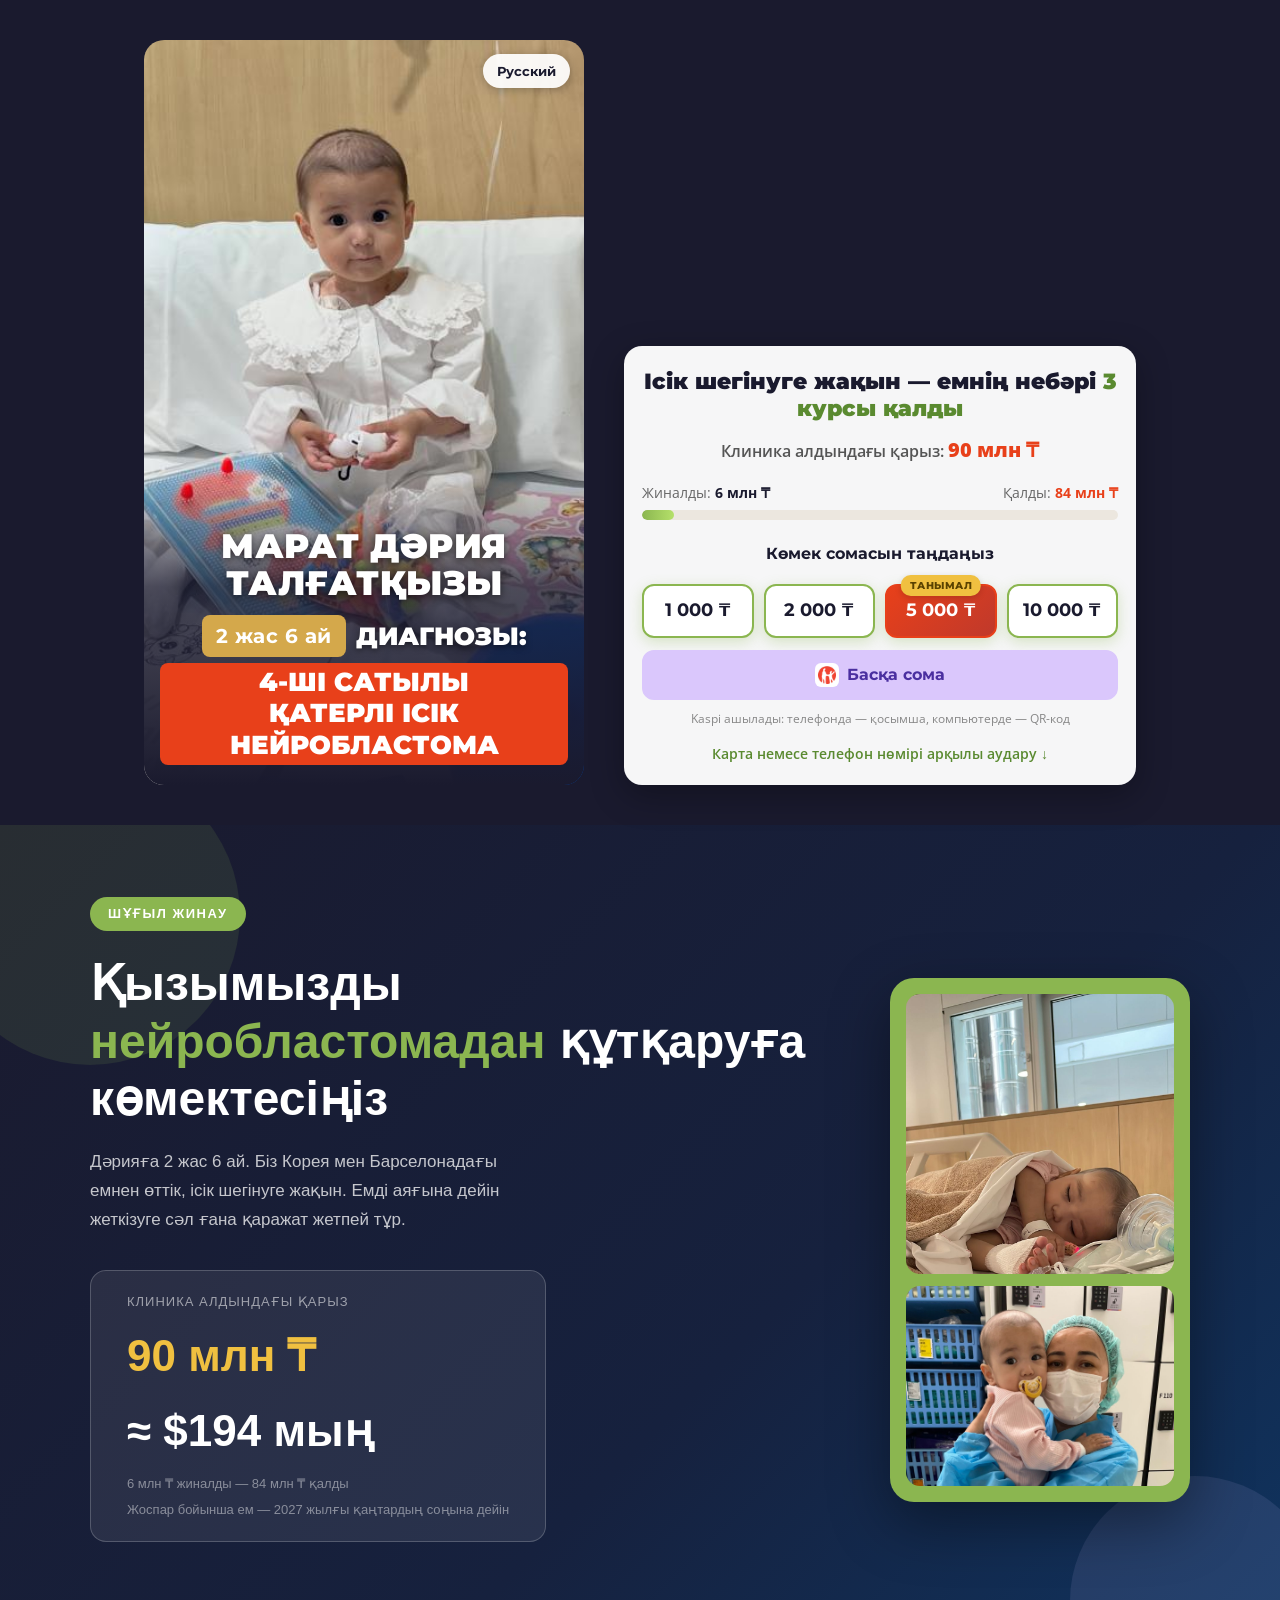
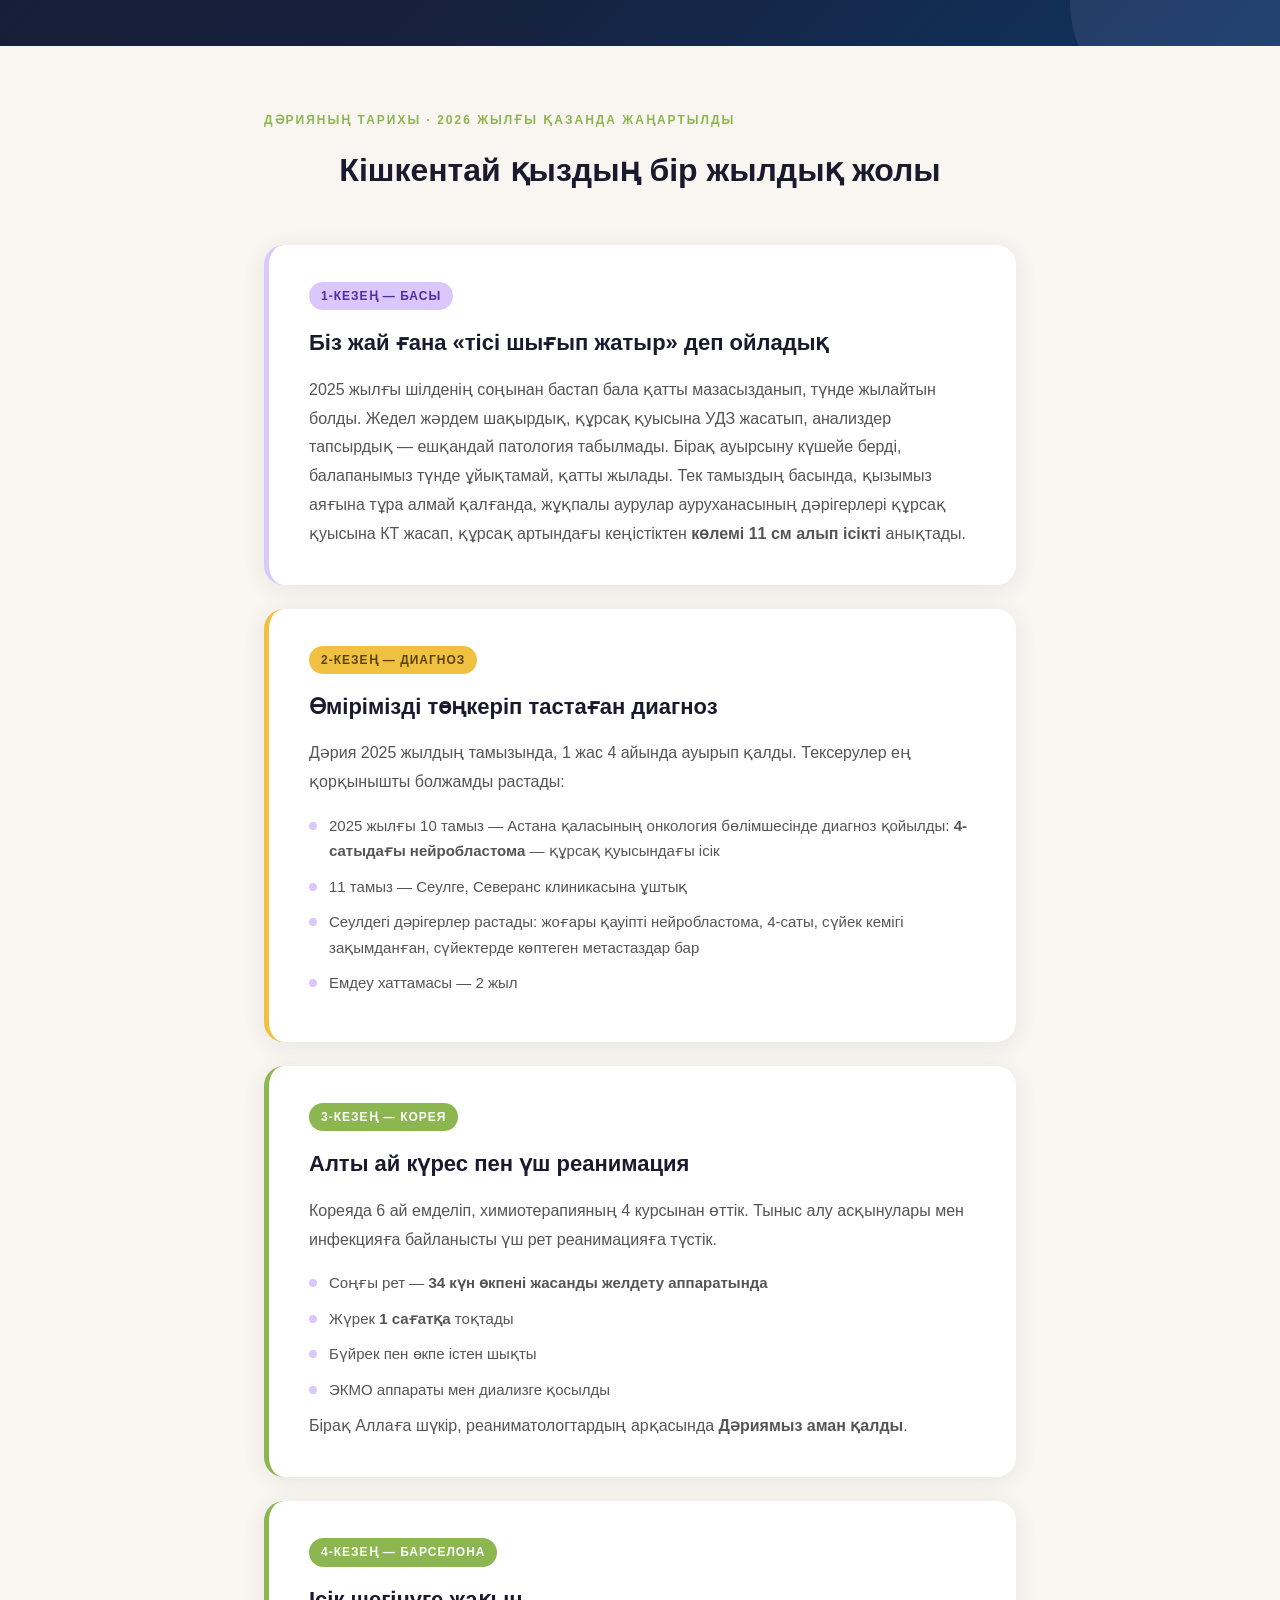
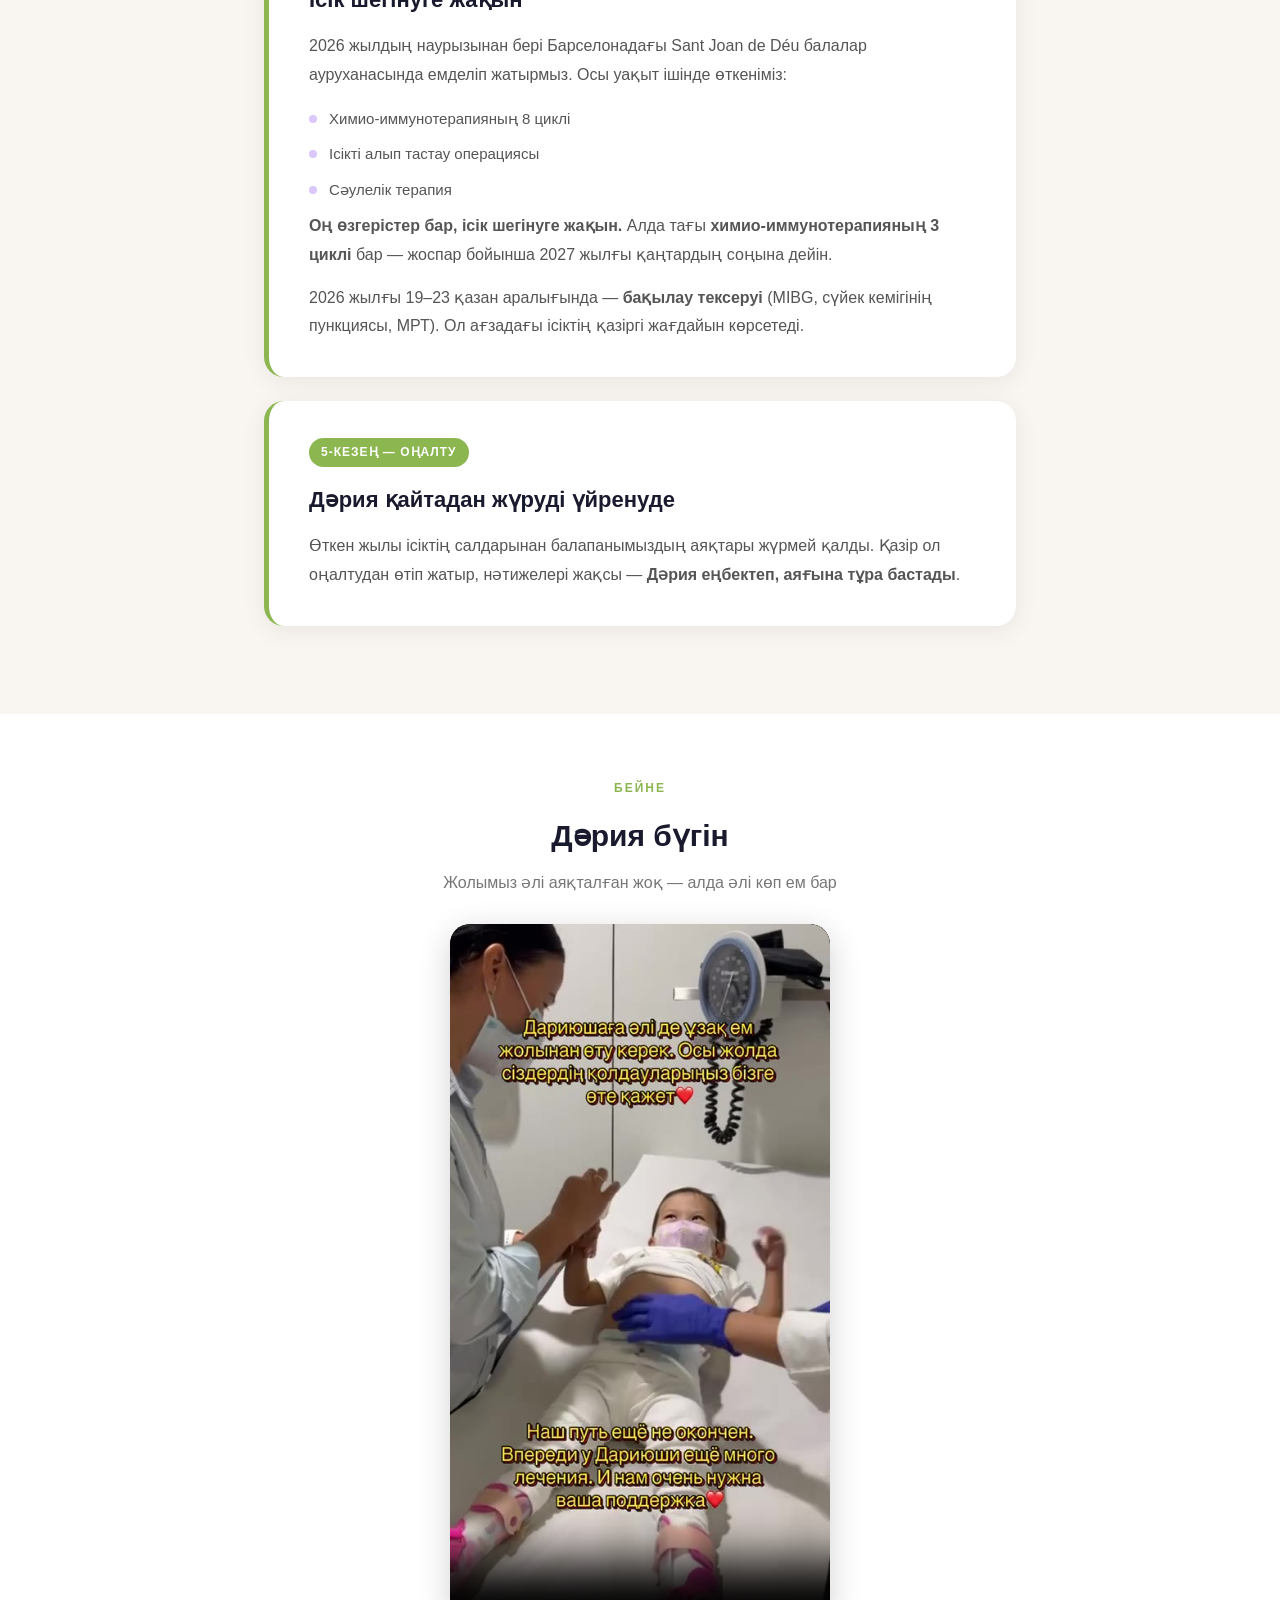
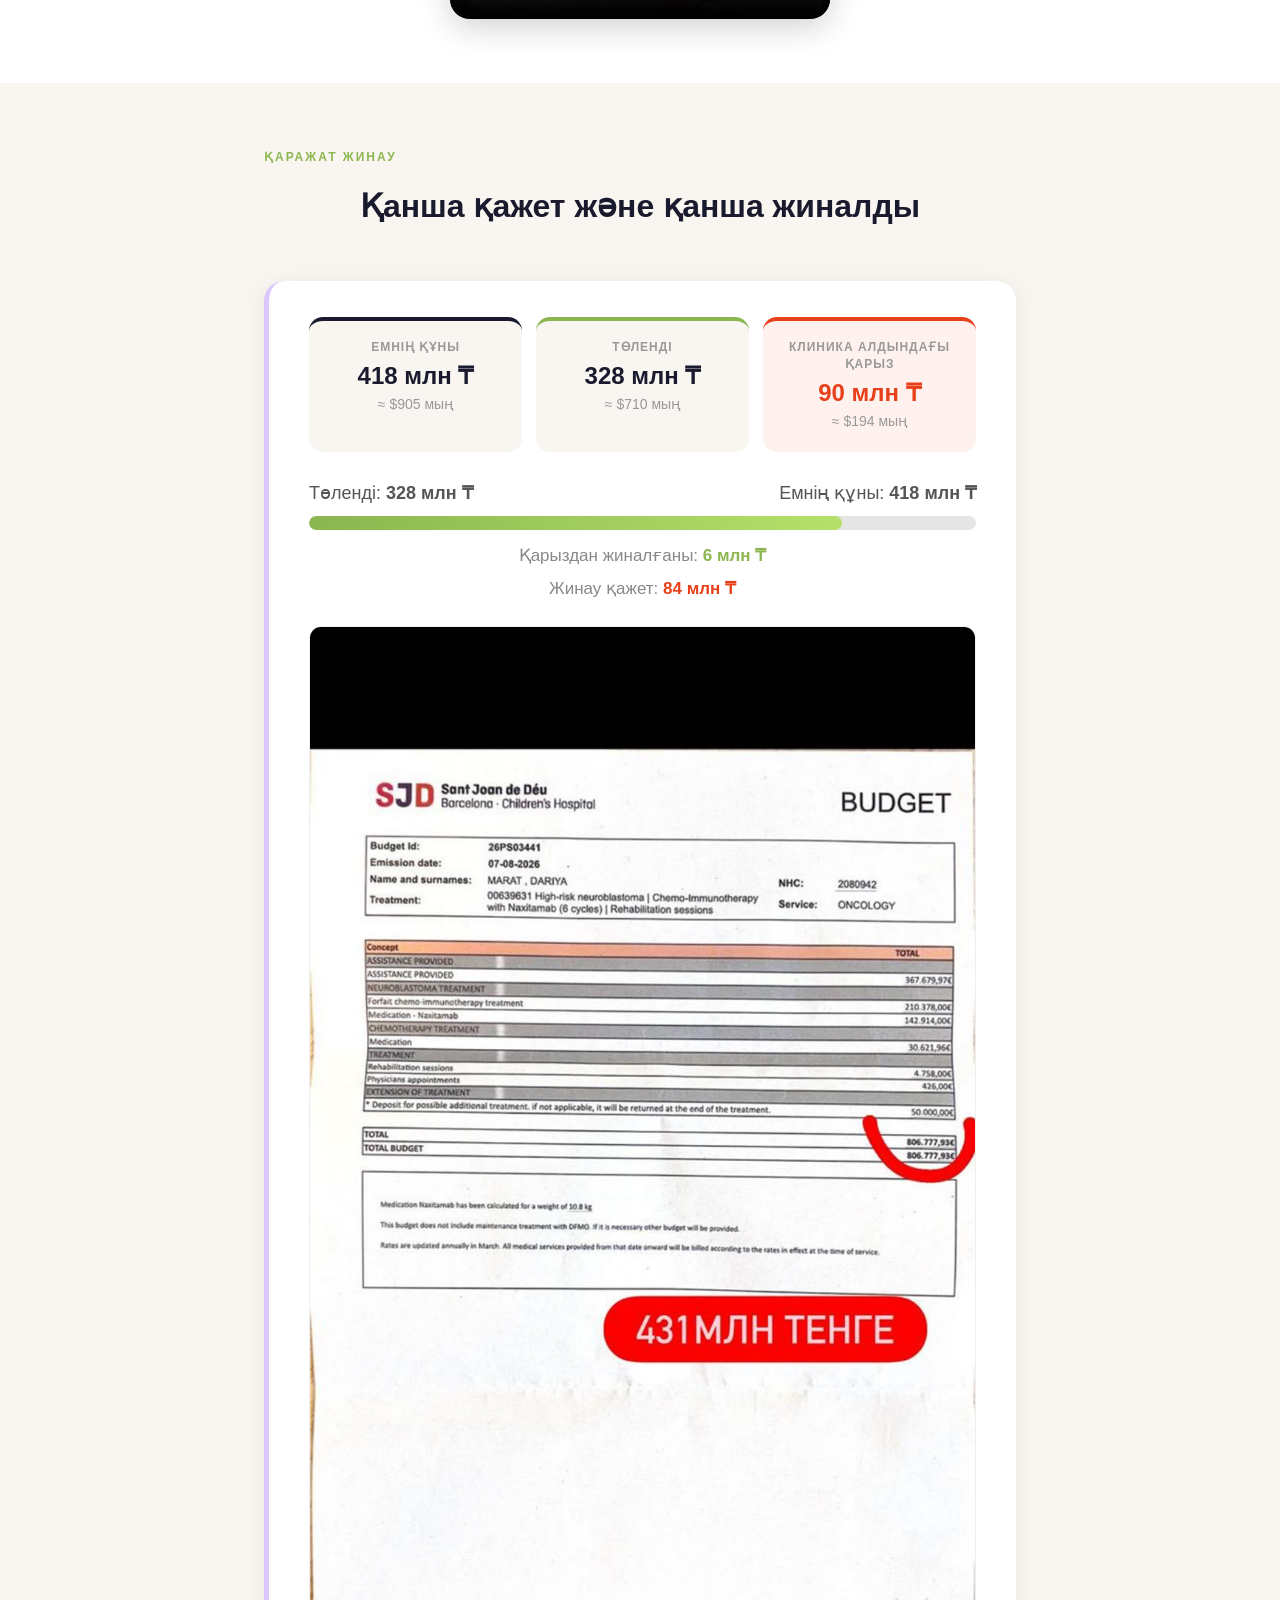
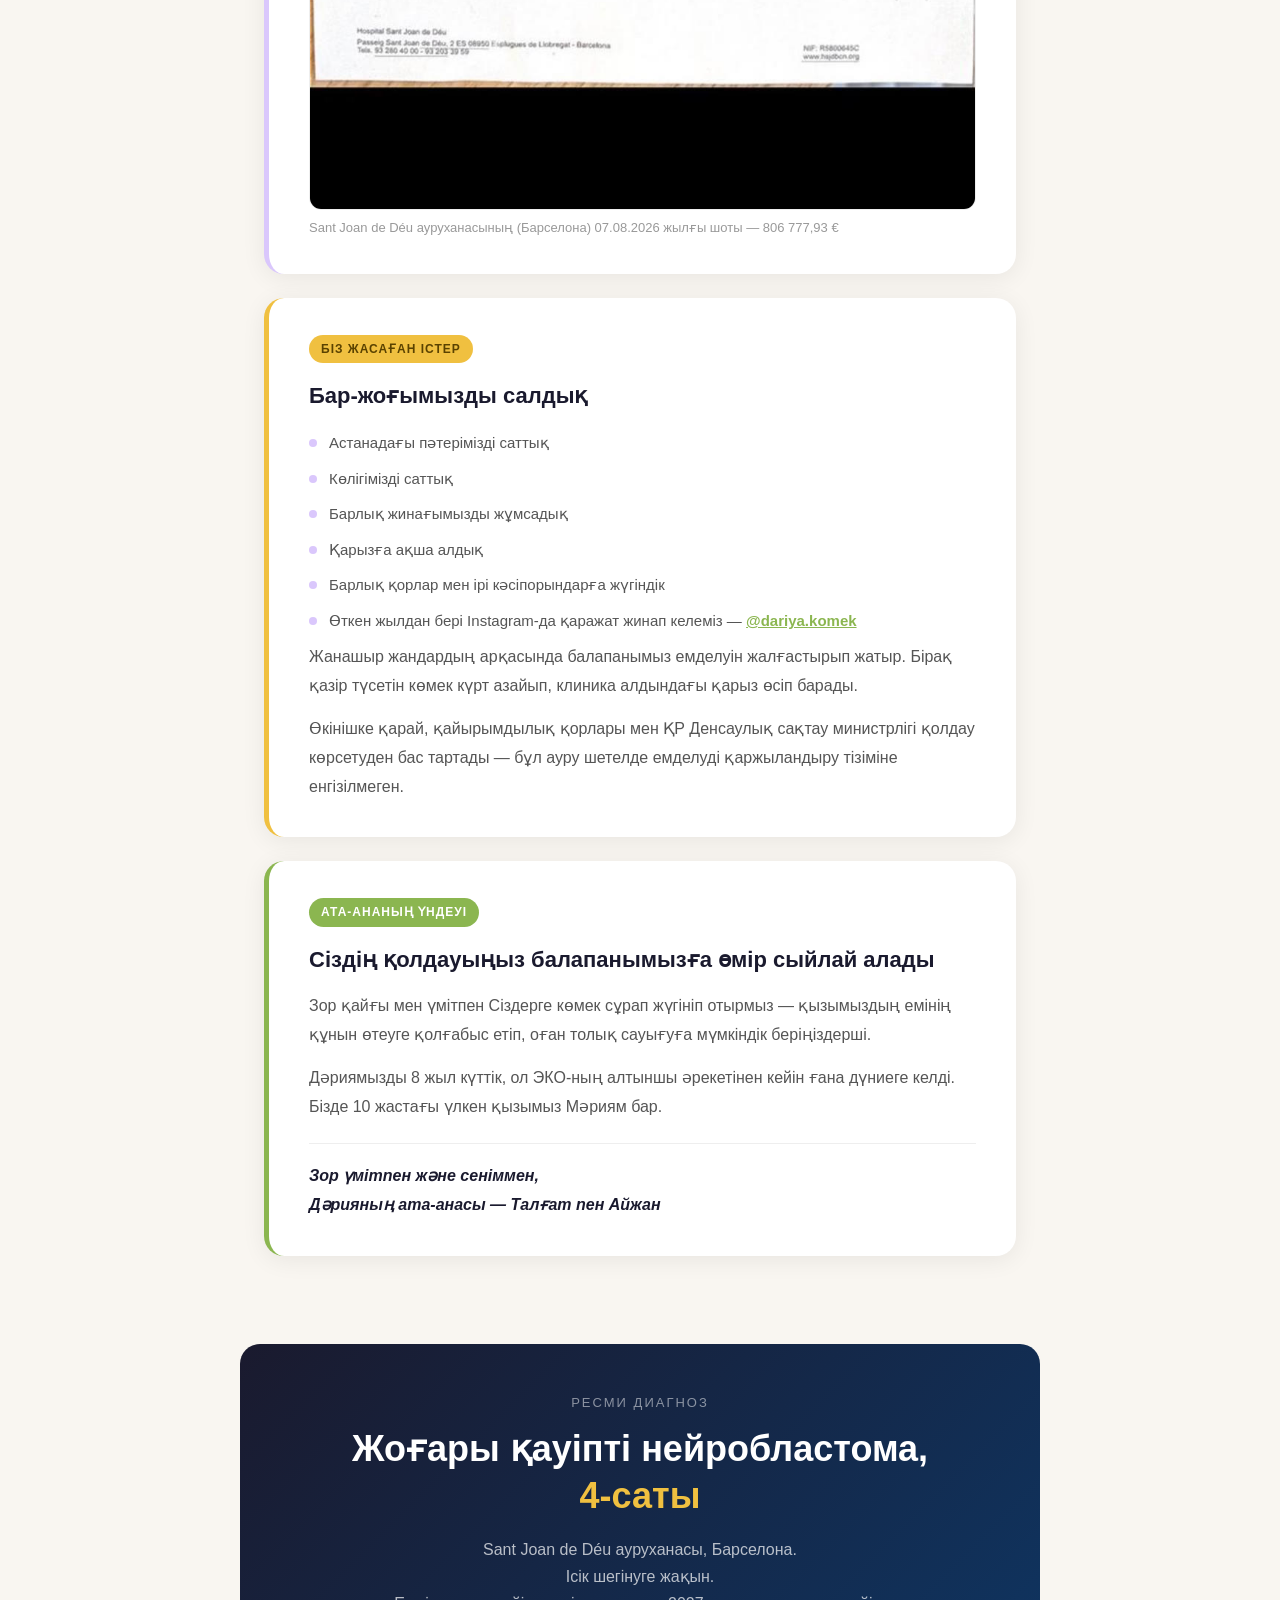
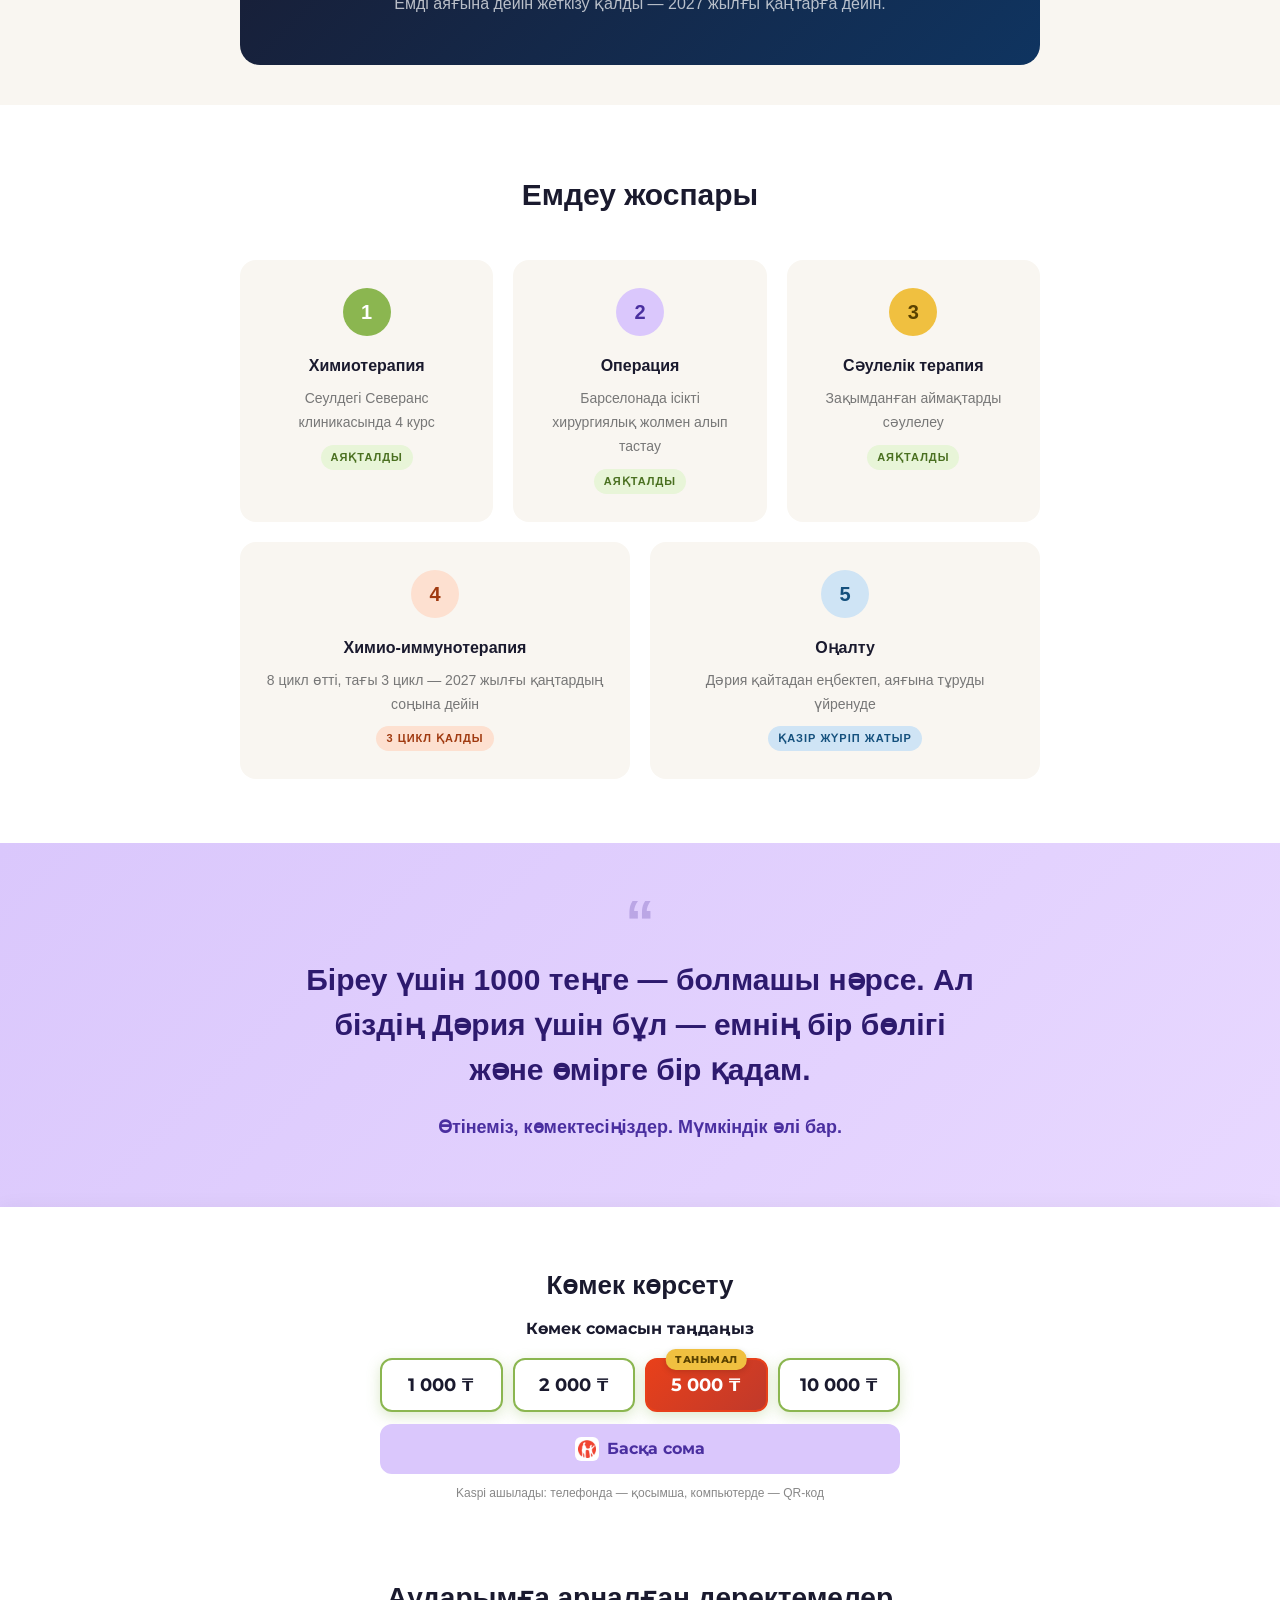
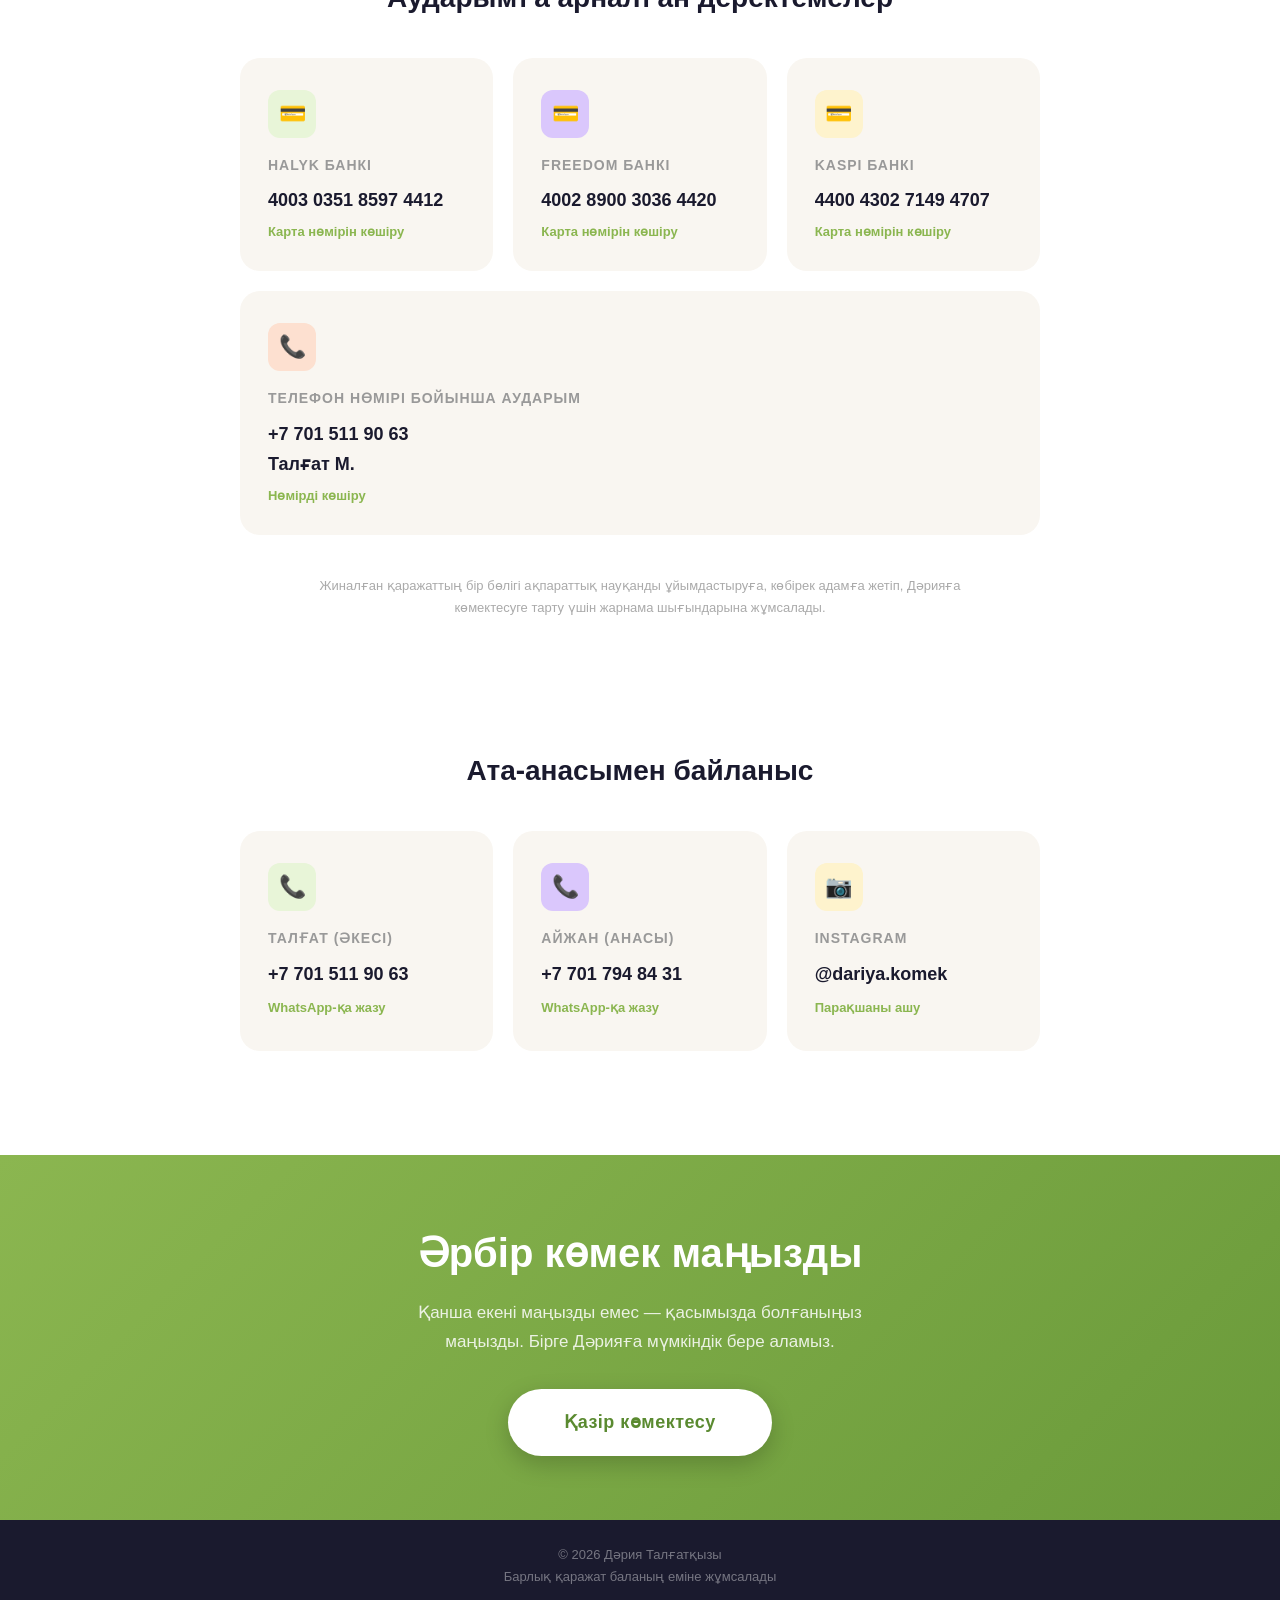
==== kz/index.html @ 3ff7e71a "Главный экран: Дария видна целиком, надписи под фото - Верх фото (стена, шарики) обрезан — сверху ви" ====
<!DOCTYPE html>
<html lang="kk">
<head>
  <meta charset="UTF-8" />
  <meta name="viewport" content="width=device-width, initial-scale=1.0" />
  <title>Дәрия Талғатқызы, 2 жаста — 4-сатыдағы нейробластоманы емдеуге көмек</title>
  <meta name="description" content="Дәрияға 2 жас 6 ай, 4-сатыдағы нейробластома. Ісік шегінуге жақын — емнің небәрі 3 курсы қалды. Клиника алдындағы қарыз — 90 млн ₸." />
  <meta name="theme-color" content="#1a1a2e" />
  <link rel="canonical" href="https://dariya-komek.github.io/site/kz/" />
  <link rel="alternate" hreflang="ru" href="https://dariya-komek.github.io/site/" />
  <link rel="alternate" hreflang="kk" href="https://dariya-komek.github.io/site/kz/" />

  <!-- WhatsApp / Telegram / Instagram-да сілтеме жібергендегі превью -->
  <meta property="og:type" content="website" />
  <meta property="og:url" content="https://dariya-komek.github.io/site/kz/" />
  <meta property="og:title" content="Дәрияны құтқаруға көмектесіңіз — 4-сатыдағы нейробластома" />
  <meta property="og:description" content="Дәрияға 2 жас 6 ай. Ісік шегінуге жақын — емнің небәрі 3 курсы қалды. 84 млн ₸ жетпей тұр." />
  <meta property="og:image" content="https://dariya-komek.github.io/site/img/img1.jpeg" />
  <meta property="og:locale" content="kk_KZ" />
  <meta name="twitter:card" content="summary_large_image" />
  <link rel="stylesheet" href="../css/style.css" />
</head>
<body>

<!-- ─── БАСТЫ ЭКРАН ─── -->
<section id="landing">
  <div class="landing-wrap">
    <div class="card">
      <a class="lang-switch" href="../" hreflang="ru" lang="ru">Русский</a>
      <div class="spacer"></div>
      <div class="top">
        <div class="name">Марат Дәрия Талғатқызы</div>
        <div class="row">
          <span class="age-badge">2 жас 6 ай</span>
          <span class="diagnosis-label">Диагнозы:</span>
        </div>
        <div class="diagnosis-name"><span style="white-space:nowrap">4-ші сатылы</span> <span style="white-space:nowrap">қатерлі ісік</span><br>Нейробластома</div>
      </div>
    </div>
    <div class="bottom">
      <div class="panel">
        <p class="headline">Ісік шегінуге жақын — емнің небәрі <span>3 курсы қалды</span></p>
        <p class="debt">Клиника алдындағы қарыз: <strong>90 млн ₸</strong></p>
        <div class="raise">
          <div class="raise-labels">
            <span>Жиналды: <strong>6 млн ₸</strong></span>
            <span>Қалды: <strong class="left">84 млн ₸</strong></span>
          </div>
          <div class="progress-bar"><div class="progress-fill" data-value="6" data-total="90"></div></div>
        </div>
        <div class="donate-title">Көмек сомасын таңдаңыз</div>
        <div class="donate-amounts">
          <a class="donate-amount" href="https://pay.kaspi.kz/pay/2qt9fn5a" target="_blank" rel="noopener">1 000 ₸</a>
          <a class="donate-amount" href="https://pay.kaspi.kz/pay/2qt9fn5a" target="_blank" rel="noopener">2 000 ₸</a>
          <a class="donate-amount popular" href="https://pay.kaspi.kz/pay/2qt9fn5a" target="_blank" rel="noopener"><span class="donate-badge">Танымал</span>5 000 ₸</a>
          <a class="donate-amount" href="https://pay.kaspi.kz/pay/2qt9fn5a" target="_blank" rel="noopener">10 000 ₸</a>
        </div>
        <a class="donate-other" href="https://pay.kaspi.kz/pay/2qt9fn5a" target="_blank" rel="noopener"><img src="../img/kaspi_logo.png" alt="" />Басқа сома</a>
        <div class="donate-note">Kaspi ашылады: телефонда — қосымша, компьютерде — QR-код</div>
        <a class="landing-requisites" href="#requisites">Карта немесе телефон нөмірі арқылы аудару&nbsp;↓</a>
      </div>
    </div>
  </div>
</section>

<!-- ─── HERO ─── -->
<section class="hero">
  <div class="hero-inner">

    <!-- Left: text -->
    <div class="hero-text">
      <div class="hero-badge">Шұғыл жинау</div>
      <h1>Қызымызды <span>нейробластомадан</span> құтқаруға көмектесіңіз</h1>
      <p class="hero-sub">Дәрияға 2 жас 6 ай. Біз Корея мен Барселонадағы емнен өттік, ісік шегінуге жақын. Емді аяғына дейін жеткізуге сәл ғана қаражат жетпей тұр.</p>

      <div class="urgency-box">
        <div class="urgency-label">Клиника алдындағы қарыз</div>
        <div class="urgency-amount"><span>90 млн ₸</span><br> ≈ $194 мың</div>
        <div class="urgency-date">6 млн ₸ жиналды — 84 млн ₸ қалды</div>
        <div class="urgency-date">Жоспар бойынша ем — 2027 жылғы қаңтардың соңына дейін</div>
      </div>
    </div>

    <!-- Right: image card -->
    <div class="hero-image-card">
      <img src="../img/img1.jpeg" alt="Дәрия" />
      <img src="../img/img2.jpeg" alt="Дәрия отбасымен" />
    </div>

  </div>
</section>

<!-- ─── STORY ─── -->
<section class="story-section">
  <div class="section-label">Дәрияның тарихы · 2026 жылғы қазанда жаңартылды</div>
  <h2>Кішкентай қыздың бір жылдық жолы</h2>

  <div class="story-card">
    <span class="story-step">1-кезең — Басы</span>
    <h3>Біз жай ғана «тісі шығып жатыр» деп ойладық</h3>
    <p>
      2025 жылғы шілденің соңынан бастап бала қатты мазасызданып, түнде жылайтын болды. Жедел жәрдем шақырдық, құрсақ қуысына УДЗ жасатып, анализдер тапсырдық — ешқандай патология табылмады.
      Бірақ ауырсыну күшейе берді, балапанымыз түнде ұйықтамай, қатты жылады. Тек тамыздың басында, қызымыз аяғына тұра алмай қалғанда, жұқпалы аурулар ауруханасының дәрігерлері құрсақ қуысына КТ жасап, құрсақ артындағы кеңістіктен <strong>көлемі 11 см алып ісікті</strong> анықтады.
    </p>
  </div>

  <div class="story-card">
    <span class="story-step">2-кезең — Диагноз</span>
    <h3>Өмірімізді төңкеріп тастаған диагноз</h3>
    <p>Дәрия 2025 жылдың тамызында, 1 жас 4 айында ауырып қалды. Тексерулер ең қорқынышты болжамды растады:</p>
    <ul class="timeline">
      <li><div class="dot"></div>2025 жылғы 10 тамыз — Астана қаласының онкология бөлімшесінде диагноз қойылды: <strong>4-сатыдағы нейробластома</strong> — құрсақ қуысындағы ісік</li>
      <li><div class="dot"></div>11 тамыз — Сеулге, Северанс клиникасына ұштық</li>
      <li><div class="dot"></div>Сеулдегі дәрігерлер растады: жоғары қауіпті нейробластома, 4-саты, сүйек кемігі зақымданған, сүйектерде көптеген метастаздар бар</li>
      <li><div class="dot"></div>Емдеу хаттамасы — 2 жыл</li>
    </ul>
  </div>

  <div class="story-card">
    <span class="story-step">3-кезең — Корея</span>
    <h3>Алты ай күрес пен үш реанимация</h3>
    <p>Кореяда 6 ай емделіп, химиотерапияның 4 курсынан өттік. Тыныс алу асқынулары мен инфекцияға байланысты үш рет реанимацияға түстік.</p>
    <ul class="timeline">
      <li><div class="dot"></div>Соңғы рет — <strong>34 күн өкпені жасанды желдету аппаратында</strong></li>
      <li><div class="dot"></div>Жүрек <strong>1 сағатқа</strong> тоқтады</li>
      <li><div class="dot"></div>Бүйрек пен өкпе істен шықты</li>
      <li><div class="dot"></div>ЭКМО аппараты мен диализге қосылды</li>
    </ul>
    <p>Бірақ Аллаға шүкір, реаниматологтардың арқасында <strong>Дәриямыз аман қалды</strong>.</p>
  </div>

  <div class="story-card">
    <span class="story-step">4-кезең — Барселона</span>
    <h3>Ісік шегінуге жақын</h3>
    <p>2026 жылдың наурызынан бері Барселонадағы Sant Joan de Déu балалар ауруханасында емделіп жатырмыз. Осы уақыт ішінде өткеніміз:</p>
    <ul class="timeline">
      <li><div class="dot"></div>Химио-иммунотерапияның 8 циклі</li>
      <li><div class="dot"></div>Ісікті алып тастау операциясы</li>
      <li><div class="dot"></div>Сәулелік терапия</li>
    </ul>
    <p><strong>Оң өзгерістер бар, ісік шегінуге жақын.</strong> Алда тағы <strong>химио-иммунотерапияның 3 циклі</strong> бар — жоспар бойынша 2027 жылғы қаңтардың соңына дейін.</p>
    <p>2026 жылғы 19–23 қазан аралығында — <strong>бақылау тексеруі</strong> (MIBG, сүйек кемігінің пункциясы, МРТ). Ол ағзадағы ісіктің қазіргі жағдайын көрсетеді.</p>
  </div>

  <div class="story-card">
    <span class="story-step">5-кезең — Оңалту</span>
    <h3>Дәрия қайтадан жүруді үйренуде</h3>
    <p>
      Өткен жылы ісіктің салдарынан балапанымыздың аяқтары жүрмей қалды. Қазір ол оңалтудан өтіп жатыр, нәтижелері жақсы — <strong>Дәрия еңбектеп, аяғына тұра бастады</strong>.
    </p>
  </div>
</section>

<!-- ─── VIDEO ─── -->
<section class="video-section">
  <div class="section-label" style="text-align:center;">Бейне</div>
  <h2>Дәрия бүгін</h2>
  <p class="video-sub">Жолымыз әлі аяқталған жоқ — алда әлі көп ем бар</p>
  <div class="video-wrap">
    <video controls playsinline preload="metadata" poster="../img/video-poster.jpg">
      <source src="../video/dariya.mp4" type="video/mp4" />
      Браузеріңіз бейнені қолдамайды. <a href="../video/dariya.mp4">Бейнені жүктеп алу</a>
    </video>
  </div>
</section>

<!-- ─── ҚАРАЖАТ ЖИНАУ ─── -->
<section class="story-section" id="fundraising">
  <div class="section-label">Қаражат жинау</div>
  <h2>Қанша қажет және қанша жиналды</h2>

  <div class="story-card">
    <div class="amount-grid">
      <div class="amount-item">
        <div class="amount-label">Емнің құны</div>
        <div class="amount-value">418 млн ₸</div>
        <div class="amount-usd">≈ $905 мың</div>
      </div>
      <div class="amount-item paid">
        <div class="amount-label">Төленді</div>
        <div class="amount-value">328 млн ₸</div>
        <div class="amount-usd">≈ $710 мың</div>
      </div>
      <div class="amount-item need">
        <div class="amount-label">Клиника алдындағы қарыз</div>
        <div class="amount-value">90 млн ₸</div>
        <div class="amount-usd">≈ $194 мың</div>
      </div>
    </div>

    <div class="progress-wrap" style="max-width:100%;margin:0;padding:0;" data-collected="328" data-goal="418" data-raised="6">
      <div class="progress-labels" style="color:#555;font-size:18px;">
        <span>Төленді: <strong id="prog-collected"></strong></span>
        <span>Емнің құны: <strong id="prog-goal"></strong></span>
      </div>
      <div class="progress-bar" style="background:rgba(0,0,0,0.1);height:14px;">
        <div class="progress-fill" id="prog-fill" style="width:0%;"></div>
      </div>
      <div style="text-align:center;margin-top:12px;font-size:17px;color:#888;">Қарыздан жиналғаны: <strong style="color:#8bb650;">6 млн ₸</strong></div>
      <div style="text-align:center;margin-top:4px;font-size:17px;color:#888;">Жинау қажет: <strong id="prog-remaining" style="color:#e8401a;"></strong></div>
    </div>

    <div class="docs-grid">
      <figure>
        <img src="../img/budget2026.jpg" alt="Sant Joan de Déu ауруханасының шоты" onclick="openLightbox(this)" />
        <figcaption>Sant Joan de Déu ауруханасының (Барселона) 07.08.2026 жылғы шоты — 806 777,93 €</figcaption>
      </figure>
    </div>
  </div>

  <div class="story-card">
    <span class="story-step">Біз жасаған істер</span>
    <h3>Бар-жоғымызды салдық</h3>
    <ul class="timeline">
      <li><div class="dot"></div>Астанадағы пәтерімізді саттық</li>
      <li><div class="dot"></div>Көлігімізді саттық</li>
      <li><div class="dot"></div>Барлық жинағымызды жұмсадық</li>
      <li><div class="dot"></div>Қарызға ақша алдық</li>
      <li><div class="dot"></div>Барлық қорлар мен ірі кәсіпорындарға жүгіндік</li>
      <li><div class="dot"></div><span>Өткен жылдан бері Instagram-да қаражат жинап келеміз — <a href="https://www.instagram.com/dariya.komek/" target="_blank" rel="noopener">@dariya.komek</a></span></li>
    </ul>
    <p>Жанашыр жандардың арқасында балапанымыз емделуін жалғастырып жатыр. Бірақ қазір түсетін көмек күрт азайып, клиника алдындағы қарыз өсіп барады.</p>
    <p>Өкінішке қарай, қайырымдылық қорлары мен ҚР Денсаулық сақтау министрлігі қолдау көрсетуден бас тартады — бұл ауру шетелде емделуді қаржыландыру тізіміне енгізілмеген.</p>
  </div>

  <div class="story-card">
    <span class="story-step">Ата-ананың үндеуі</span>
    <h3>Сіздің қолдауыңыз балапанымызға өмір сыйлай алады</h3>
    <p>Зор қайғы мен үмітпен Сіздерге көмек сұрап жүгініп отырмыз — қызымыздың емінің құнын өтеуге қолғабыс етіп, оған толық сауығуға мүмкіндік беріңіздерші.</p>
    <p>Дәриямызды 8 жыл күттік, ол ЭКО-ның алтыншы әрекетінен кейін ғана дүниеге келді. Бізде 10 жастағы үлкен қызымыз Мәриям бар.</p>
    <p class="signature">Зор үмітпен және сеніммен,<br />Дәрияның ата-анасы — Талғат пен Айжан</p>
  </div>
</section>

<!-- ─── DIAGNOSIS HIGHLIGHT ─── -->
<div class="diagnosis-box">
  <div class="label">Ресми диагноз</div>
  <h2>Жоғары қауіпті нейробластома,<br /><span>4-саты</span></h2>
  <p>Sant Joan de Déu ауруханасы, Барселона. <br> Ісік шегінуге жақын. <br> Емді аяғына дейін жеткізу қалды — 2027 жылғы қаңтарға дейін.</p>
</div>

<!-- ─── TREATMENT PLAN ─── -->
<section class="treatment-section">
  <h2>Емдеу жоспары</h2>
  <div class="treatment-steps">
    <div class="treatment-step">
      <div class="step-num">1</div>
      <h3>Химиотерапия</h3>
      <p>Сеулдегі Северанс клиникасында 4 курс</p>
      <span class="step-status done">Аяқталды</span>
    </div>
    <div class="treatment-step">
      <div class="step-num">2</div>
      <h3>Операция</h3>
      <p>Барселонада ісікті хирургиялық жолмен алып тастау</p>
      <span class="step-status done">Аяқталды</span>
    </div>
    <div class="treatment-step">
      <div class="step-num">3</div>
      <h3>Сәулелік терапия</h3>
      <p>Зақымданған аймақтарды сәулелеу</p>
      <span class="step-status done">Аяқталды</span>
    </div>
    <div class="treatment-step">
      <div class="step-num">4</div>
      <h3>Химио-иммунотерапия</h3>
      <p>8 цикл өтті, тағы 3 цикл — 2027 жылғы қаңтардың соңына дейін</p>
      <span class="step-status next">3 цикл қалды</span>
    </div>
    <div class="treatment-step">
      <div class="step-num">5</div>
      <h3>Оңалту</h3>
      <p>Дәрия қайтадан еңбектеп, аяғына тұруды үйренуде</p>
      <span class="step-status now">Қазір жүріп жатыр</span>
    </div>
  </div>
</section>

<!-- ─── QUOTE ─── -->
<section class="quote-section">
  <blockquote>
    Біреу үшін 1000 теңге — болмашы нәрсе. Ал біздің Дәрия үшін бұл — емнің бір бөлігі және өмірге бір қадам.
  </blockquote>
  <p class="appeal">Өтінеміз, көмектесіңіздер. Мүмкіндік әлі бар.</p>
</section>

<!-- ─── PAYMENT ─── -->
<section class="donate-section" id="donate">
  <h2>Көмек көрсету</h2>
  <div class="donate-box">
    <div class="donate-title">Көмек сомасын таңдаңыз</div>
    <div class="donate-amounts">
      <a class="donate-amount" href="https://pay.kaspi.kz/pay/2qt9fn5a" target="_blank" rel="noopener">1 000 ₸</a>
      <a class="donate-amount" href="https://pay.kaspi.kz/pay/2qt9fn5a" target="_blank" rel="noopener">2 000 ₸</a>
      <a class="donate-amount popular" href="https://pay.kaspi.kz/pay/2qt9fn5a" target="_blank" rel="noopener"><span class="donate-badge">Танымал</span>5 000 ₸</a>
      <a class="donate-amount" href="https://pay.kaspi.kz/pay/2qt9fn5a" target="_blank" rel="noopener">10 000 ₸</a>
    </div>
    <a class="donate-other" href="https://pay.kaspi.kz/pay/2qt9fn5a" target="_blank" rel="noopener"><img src="../img/kaspi_logo.png" alt="" />Басқа сома</a>
    <div class="donate-note">Kaspi ашылады: телефонда — қосымша, компьютерде — QR-код</div>
  </div>
</section>

<section class="payment-section" id="requisites">
  <h2>Аударымға арналған деректемелер</h2>
  <div class="payment-cards">
    <div class="payment-card">
      <div class="card-icon">💳</div>
      <h3>Halyk банкі</h3>
      <div class="value" id="halykNum">4003 0351 8597 4412</div>
      <button class="copy-btn" onclick="copyText('halykNum', this)">Карта нөмірін көшіру</button>
    </div>
    <div class="payment-card">
      <div class="card-icon">💳</div>
      <h3>Freedom банкі</h3>
      <div class="value" id="freedomNum">4002 8900 3036 4420</div>
      <button class="copy-btn" onclick="copyText('freedomNum', this)">Карта нөмірін көшіру</button>
    </div>
    <div class="payment-card">
      <div class="card-icon">💳</div>
      <h3>Kaspi банкі</h3>
      <div class="value" id="kaspiNum">4400 4302 7149 4707</div>
      <button class="copy-btn" onclick="copyText('kaspiNum', this)">Карта нөмірін көшіру</button>
    </div>
    <div class="payment-card">
      <div class="card-icon">📞</div>
      <h3>Телефон нөмірі бойынша аударым</h3>
      <div class="value" id="phoneNum">+7 701 511 90 63</div>
      <div class="value" id="phoneContact">Талғат М.</div>
      <button class="copy-btn" onclick="copyText('phoneNum', this)">Нөмірді көшіру</button>
    </div>
  </div>
  <p class="disclaimer">
    Жиналған қаражаттың бір бөлігі ақпараттық науқанды ұйымдастыруға, көбірек адамға жетіп, Дәрияға көмектесуге тарту үшін жарнама шығындарына жұмсалады.
  </p>
</section>

<!-- ─── CONTACTS ─── -->
<section class="payment-section">
  <h2>Ата-анасымен байланыс</h2>
  <div class="payment-cards">
    <div class="payment-card">
      <div class="card-icon">📞</div>
      <h3>Талғат (әкесі)</h3>
      <div class="value">+7 701 511 90 63</div>
      <a class="copy-btn" href="https://wa.me/77015119063" target="_blank" rel="noopener">WhatsApp-қа жазу</a>
    </div>
    <div class="payment-card">
      <div class="card-icon">📞</div>
      <h3>Айжан (анасы)</h3>
      <div class="value">+7 701 794 84 31</div>
      <a class="copy-btn" href="https://wa.me/77017948431" target="_blank" rel="noopener">WhatsApp-қа жазу</a>
    </div>
    <div class="payment-card">
      <div class="card-icon">📷</div>
      <h3>Instagram</h3>
      <div class="value">@dariya.komek</div>
      <a class="copy-btn" href="https://www.instagram.com/dariya.komek/" target="_blank" rel="noopener">Парақшаны ашу</a>
    </div>
  </div>
</section>

<!-- ─── FOOTER CTA ─── -->
<section class="footer-cta">
  <h2>Әрбір көмек маңызды</h2>
  <p>Қанша екені маңызды емес — қасымызда болғаныңыз маңызды. Бірге Дәрияға мүмкіндік бере аламыз.</p>
  <a href="#donate" class="donate-btn">Қазір көмектесу</a>
</section>

<!-- ─── FOOTER ─── -->
<footer>
  <p>© 2026 Дәрия Талғатқызы <br> Барлық қаражат баланың еміне жұмсалады</p>
</footer>

<div id="lightbox" style="display:none;position:fixed;inset:0;background:rgba(0,0,0,0.9);z-index:9999;align-items:center;justify-content:center;cursor:zoom-out;">
  <img id="lightbox-img" src="" alt="" style="max-width:95vw;max-height:95vh;border-radius:8px;object-fit:contain;" />
</div>

<script src="../js/main.js"></script>
</body>
</html>
---- css/style.css ----
@import url('https://fonts.googleapis.com/css2?family=Montserrat:wght@700;900&family=Open+Sans:wght@400;600&display=swap');

* {
  margin: 0;
  padding: 0;
  box-sizing: border-box;
}

body {
  font-family: 'Segoe UI', Arial, sans-serif;
  background: #f9f6f1;
  color: #2d2d2d;
  line-height: 1.7;
}

/* ─── HERO ─── */
.hero {
  background: linear-gradient(135deg, #1a1a2e 0%, #16213e 60%, #0f3460 100%);
  color: #fff;
  padding: 72px 48px 64px;
  position: relative;
  overflow: hidden;
}

.hero::before {
  content: '';
  position: absolute;
  top: -60px;
  left: -60px;
  width: 300px;
  height: 300px;
  background: rgba(139, 182, 80, 0.12);
  border-radius: 50%;
  pointer-events: none;
}

.hero::after {
  content: '';
  position: absolute;
  bottom: -80px;
  right: -40px;
  width: 250px;
  height: 250px;
  background: rgba(218, 199, 252, 0.1);
  border-radius: 50%;
  pointer-events: none;
}

.hero-inner {
  max-width: 1100px;
  margin: 0 auto;
  display: flex;
  align-items: center;
  gap: 56px;
  position: relative;
  z-index: 1;
}

.hero-text {
  flex: 1;
  min-width: 0;
}

.hero-badge {
  display: inline-block;
  background: #8bb650;
  color: #fff;
  font-size: 13px;
  font-weight: 700;
  letter-spacing: 1.5px;
  text-transform: uppercase;
  padding: 6px 18px;
  border-radius: 20px;
  margin-bottom: 24px;
}

.hero h1 {
  font-size: clamp(26px, 4vw, 48px);
  font-weight: 800;
  line-height: 1.2;
  margin-bottom: 20px;
}

.hero h1 span {
  color: #8bb650;
}

.hero-sub {
  font-size: 17px;
  color: rgba(255,255,255,0.75);
  margin-bottom: 36px;
  max-width: 460px;
}

/* ─── HERO IMAGE CARD ─── */
.hero-image-card {
  flex-shrink: 0;
  width: 300px;
  background: #8bb650;
  border-radius: 24px;
  padding: 16px;
  display: flex;
  flex-direction: column;
  gap: 12px;
  box-shadow: 0 20px 60px rgba(0,0,0,0.4);
}

.hero-image-card img {
  width: 100%;
  border-radius: 14px;
  display: block;
  object-fit: cover;
  object-position: center top;
}

.hero-image-card img:first-child {
  height: 280px;
}

.hero-image-card img:last-child {
  height: 200px;
}

@media (max-width: 860px) {
  .hero {
    padding: 56px 24px 48px;
  }
  .hero-inner {
    flex-direction: column;
    align-items: center;
    text-align: center;
    gap: 36px;
  }
  .hero h1 { margin: 0 auto 20px; }
  .hero-sub { margin: 0 auto 36px; }
  .hero-image-card {
    width: 100%;
    max-width: 360px;
    flex-direction: row;
    gap: 10px;
    padding: 12px;
  }
  .hero-image-card img:first-child,
  .hero-image-card img:last-child {
    height: 180px;
    flex: 1;
  }
}

.urgency-box {
  display: inline-block;
  background: rgba(255,255,255,0.08);
  border: 1px solid rgba(255,255,255,0.2);
  border-radius: 16px;
  padding: 20px 36px;
  margin-bottom: 40px;
}

.urgency-label {
  font-size: 13px;
  color: rgba(255,255,255,0.55);
  text-transform: uppercase;
  letter-spacing: 1px;
  margin-bottom: 6px;
}

.urgency-amount {
  font-size: clamp(28px, 4vw, 44px);
  font-weight: 900;
  color: #fff;
}

.urgency-amount span {
  color: #f0c040;
}

.urgency-date {
  font-size: 13px;
  color: rgba(255,255,255,0.45);
  margin-top: 4px;
}

/* ─── DONATION SECTION ─── */
.donate-section {
  background: #fff;
  padding: 56px 24px 0;
  text-align: center;
  box-shadow: 0 2px 20px rgba(0,0,0,0.06);
}

.donate-section h2 {
  font-size: 26px;
  font-weight: 700;
  margin-bottom: 8px;
  color: #1a1a2e;
}

.donate-section p {
  color: #666;
  margin-bottom: 32px;
  font-size: 15px;
}

.donate-btn {
  display: inline-block;
  background: linear-gradient(135deg, #8bb650, #6a9a3a);
  color: #fff;
  font-size: 18px;
  font-weight: 700;
  padding: 18px 56px;
  border-radius: 50px;
  border: none;
  cursor: pointer;
  text-decoration: none;
  transition: all 0.25s;
  box-shadow: 0 8px 24px rgba(139,182,80,0.4);
  letter-spacing: 0.5px;
}

.donate-btn:hover {
  transform: translateY(-3px);
  box-shadow: 0 12px 32px rgba(139,182,80,0.5);
}

/* ─── STORY SECTION ─── */
.story-section {
  max-width: 800px;
  margin: 0 auto;
  padding: 64px 24px;
}

.section-label {
  font-size: 12px;
  font-weight: 700;
  letter-spacing: 2px;
  text-transform: uppercase;
  color: #8bb650;
  margin-bottom: 12px;
}

.story-section > h2 {
  font-size: 32px;
  font-weight: 800;
  color: #1a1a2e;
  margin-bottom: 48px;
  text-align: center;
}

.story-card {
  background: #fff;
  border-radius: 20px;
  padding: 36px 40px;
  margin-bottom: 24px;
  box-shadow: 0 4px 24px rgba(0,0,0,0.07);
  border-left: 5px solid #8bb650;
  position: relative;
}

.story-card:nth-child(3) {
  border-left-color: #dac7fc;
}

.story-card:nth-child(4) {
  border-left-color: #f0c040;
}

.story-step {
  display: inline-block;
  background: #8bb650;
  color: #fff;
  font-size: 12px;
  font-weight: 700;
  padding: 4px 12px;
  border-radius: 20px;
  margin-bottom: 14px;
  letter-spacing: 1px;
  text-transform: uppercase;
}

.story-card:nth-child(3) .story-step {
  background: #dac7fc;
  color: #4a2fa0;
}

.story-card:nth-child(4) .story-step {
  background: #f0c040;
  color: #5a4200;
}

.story-card h3 {
  font-size: 22px;
  font-weight: 800;
  color: #1a1a2e;
  margin-bottom: 14px;
}

.story-card p {
  color: #555;
  font-size: 16px;
  line-height: 1.8;
}

.timeline {
  margin-top: 16px;
  padding-left: 0;
  list-style: none;
}

.timeline li {
  position: relative;
  padding-left: 20px;
  margin-bottom: 10px;
  font-size: 15px;
  color: #555;
}

.timeline li .dot {
  position: absolute;
  left: 0;
  top: 9px;
  width: 8px;
  height: 8px;
  background: #dac7fc;
  border-radius: 50%;
}

/* ─── DIAGNOSIS HIGHLIGHT ─── */
.diagnosis-box {
  background: linear-gradient(135deg, #1a1a2e, #0f3460);
  color: #fff;
  border-radius: 20px;
  padding: 48px 40px;
  text-align: center;
  margin: 0 24px 40px;
  max-width: 800px;
  margin-left: auto;
  margin-right: auto;
}

.diagnosis-box .label {
  font-size: 13px;
  letter-spacing: 2px;
  text-transform: uppercase;
  color: rgba(255,255,255,0.5);
  margin-bottom: 12px;
}

.diagnosis-box h2 {
  font-size: clamp(22px, 4vw, 36px);
  font-weight: 900;
  line-height: 1.3;
  margin-bottom: 16px;
}

.diagnosis-box h2 span {
  color: #f0c040;
}

.diagnosis-box p {
  color: rgba(255,255,255,0.7);
  font-size: 16px;
  max-width: 560px;
  margin: 0 auto;
}

/* ─── TREATMENT PLAN ─── */
.treatment-section {
  background: #fff;
  padding: 64px 24px;
}

.treatment-section h2 {
  text-align: center;
  font-size: 30px;
  font-weight: 800;
  color: #1a1a2e;
  margin-bottom: 40px;
}

.treatment-steps {
  display: flex;
  flex-wrap: wrap;
  gap: 20px;
  max-width: 800px;
  margin: 0 auto;
  justify-content: center;
}

.treatment-step {
  flex: 1;
  min-width: 200px;
  background: #f9f6f1;
  border-radius: 16px;
  padding: 28px 24px;
  text-align: center;
  position: relative;
}

.step-num {
  width: 48px;
  height: 48px;
  background: #8bb650;
  color: #fff;
  border-radius: 50%;
  display: flex;
  align-items: center;
  justify-content: center;
  font-size: 20px;
  font-weight: 900;
  margin: 0 auto 16px;
}

.treatment-step:nth-child(2) .step-num {
  background: #dac7fc;
  color: #4a2fa0;
}

.treatment-step:nth-child(3) .step-num {
  background: #f0c040;
  color: #5a4200;
}

.treatment-step h3 {
  font-size: 16px;
  font-weight: 700;
  color: #1a1a2e;
  margin-bottom: 8px;
}

.treatment-step p {
  font-size: 14px;
  color: #777;
}

/* ─── QUOTE SECTION ─── */
.quote-section {
  background: linear-gradient(135deg, #dac7fc 0%, #e8d8ff 100%);
  padding: 64px 24px;
  text-align: center;
}

.quote-section blockquote {
  font-size: clamp(20px, 3vw, 30px);
  font-weight: 700;
  color: #2d1a6e;
  max-width: 680px;
  margin: 0 auto 20px;
  line-height: 1.5;
}

.quote-section blockquote::before {
  content: '\201C';
  font-size: 60px;
  color: rgba(74, 47, 160, 0.25);
  display: block;
  line-height: 0.5;
  margin-bottom: 20px;
}

.quote-section .appeal {
  font-size: 18px;
  color: #4a2fa0;
  font-weight: 600;
}

/* ─── PAYMENT SECTION ─── */
.payment-section {
  background: #fff;
  padding: 64px 24px;
  text-align: center;
}

.payment-section h2 {
  font-size: 28px;
  font-weight: 800;
  color: #1a1a2e;
  margin-bottom: 36px;
}

.payment-cards {
  display: flex;
  flex-wrap: wrap;
  gap: 20px;
  max-width: 800px;
  margin: 0 auto 40px;
  justify-content: center;
}

.payment-card {
  flex: 1;
  min-width: 220px;
  background: #f9f6f1;
  border-radius: 20px;
  padding: 32px 28px;
  text-align: left;
}

.payment-card .card-icon {
  width: 48px;
  height: 48px;
  border-radius: 12px;
  display: flex;
  align-items: center;
  justify-content: center;
  font-size: 22px;
  margin-bottom: 16px;
}

.payment-card:nth-child(1) .card-icon { background: #e8f5d8; }
.payment-card:nth-child(2) .card-icon { background: #dac7fc; }
.payment-card:nth-child(3) .card-icon { background: #fef3cd; }
.payment-card:nth-child(4) .card-icon { background: #fde0d0; }

.payment-card h3 {
  font-size: 14px;
  font-weight: 700;
  text-transform: uppercase;
  letter-spacing: 1px;
  color: #999;
  margin-bottom: 8px;
}

.payment-card .value {
  font-size: 18px;
  font-weight: 800;
  color: #1a1a2e;
  word-break: break-all;
}

.copy-btn {
  background: none;
  border: none;
  color: #8bb650;
  font-size: 13px;
  font-weight: 600;
  cursor: pointer;
  margin-top: 8px;
  padding: 0;
  display: block;
}

.copy-btn:hover {
  text-decoration: underline;
}

a.copy-btn { text-decoration: none; }
a.copy-btn:hover { text-decoration: underline; }

.timeline a { color: #8bb650; font-weight: 600; }

.disclaimer {
  max-width: 680px;
  margin: 0 auto;
  font-size: 13px;
  color: #aaa;
  line-height: 1.7;
  padding: 0 12px;
}

/* ─── FOOTER CTA ─── */
.footer-cta {
  background: linear-gradient(135deg, #8bb650, #6a9a3a);
  padding: 64px 24px;
  text-align: center;
  color: #fff;
}

.footer-cta h2 {
  font-size: clamp(24px, 4vw, 40px);
  font-weight: 900;
  margin-bottom: 12px;
}

.footer-cta p {
  font-size: 17px;
  opacity: 0.85;
  margin-bottom: 32px;
  max-width: 500px;
  margin-left: auto;
  margin-right: auto;
}

.footer-cta .donate-btn {
  background: #fff;
  color: #5a8a30;
  box-shadow: 0 8px 24px rgba(0,0,0,0.2);
}

.footer-cta .donate-btn:hover {
  background: #f5f5f5;
}

/* ─── FOOTER ─── */
footer {
  background: #1a1a2e;
  color: rgba(255,255,255,0.4);
  text-align: center;
  padding: 24px;
  font-size: 13px;
}

/* ─── PROGRESS BAR ─── */
.progress-wrap {
  max-width: 480px;
  margin: 32px 0 0;
}

.progress-labels {
  display: flex;
  justify-content: space-between;
  font-size: 13px;
  margin-bottom: 8px;
}

.progress-bar {
  background: rgba(255,255,255,0.15);
  border-radius: 50px;
  height: 10px;
  overflow: hidden;
}

.progress-fill {
  height: 100%;
  background: linear-gradient(90deg, #8bb650, #b5e06a);
  border-radius: 50px;
  width: 0%;
  transition: width 1.5s ease;
}

/* ─── STICKY DONATE BAR ─── */
.sticky-bar {
  position: fixed;
  bottom: 0;
  left: 0;
  right: 0;
  background: #fff;
  box-shadow: 0 -4px 20px rgba(0,0,0,0.12);
  padding: 14px 24px;
  display: flex;
  align-items: center;
  justify-content: space-between;
  gap: 16px;
  z-index: 100;
}

.sticky-bar .sticky-text {
  font-size: 14px;
  font-weight: 600;
  color: #1a1a2e;
}

.sticky-bar .sticky-text span {
  color: #8bb650;
}

.sticky-bar .donate-btn {
  font-size: 15px;
  padding: 12px 32px;
  white-space: nowrap;
  margin-bottom: 13px;
}

@media (max-width: 540px) {
  .sticky-bar .sticky-text { display: none; }
  .sticky-bar { justify-content: center; }
  .story-card { padding: 24px 20px; }
  .payment-card { min-width: 100%; }
}

/* ─── LANDING PAGE ─── */
/* --w — ширина фото-карточки; от неё считаются масштаб и обрезка фото */
#landing { font-family: 'Open Sans', sans-serif; background: #1a1a2e; --w: min(100vw, 520px); }
#landing .card {
  position: relative; width: 100%; max-width: var(--w); margin: 0 auto;
  border-radius: 0; overflow: hidden;
  display: flex; flex-direction: column;
  background-color: #1a1a2e;
  background-image: url('../img/img5.jpeg');
  background-repeat: no-repeat;
  /* верх фото (стена, шарики) обрезан — сверху видно голову и тело Дарии */
  background-size: calc(var(--w) * 1.5) auto;
  background-position: center calc(var(--w) * -1.46);
}
#landing .top {
  position: relative; z-index: 2; padding: 48px 16px 20px;
  text-align: center;
  background: linear-gradient(to bottom, rgba(26,26,46,0) 0%, rgba(26,26,46,0.75) 35%, #1a1a2e 100%);
}
#landing .name {
  font-family: 'Montserrat', sans-serif; font-weight: 900;
  font-size: 30px; line-height: 1.1; color: #fff;
  text-transform: uppercase; letter-spacing: 0.5px;
  text-shadow: 0 2px 8px rgba(0,0,0,0.6);
}
#landing .row {
  display: flex; align-items: center; gap: 10px;
  flex-wrap: wrap; justify-content: center; margin-top: 12px;
}
#landing .age-badge {
  display: inline-block; background: #d4a84b; color: #fff;
  font-family: 'Montserrat', sans-serif; font-weight: 700;
  font-size: 20px; padding: 4px 14px; border-radius: 8px; letter-spacing: 0.5px;
}
#landing .diagnosis-label {
  font-family: 'Montserrat', sans-serif; font-weight: 900;
  font-size: 22px; color: #fff; text-transform: uppercase;
  text-shadow: 0 2px 6px rgba(0,0,0,0.5);
}
#landing .diagnosis-name {
  font-family: 'Montserrat', sans-serif; font-weight: 900;
  font-size: 26px; color: #fff; background: #e8401a;
  text-transform: uppercase; line-height: 1.2; margin-top: 6px;
  display: inline-block; padding: 4px 14px; border-radius: 8px;
}
#landing .spacer { position: relative; z-index: 1; height: var(--w); }
#landing .bottom {
  position: relative; z-index: 2; padding: 28px 28px 28px;
  text-align: center; margin-top: auto;
}
#landing .text-block {
  background: rgba(255,255,255,0.7); border-radius: 12px;
  padding: 14px 16px; margin-bottom: 14px;
}
#landing .description { font-size: 20px; color: #000; font-weight: 900; }
#landing .motto { font-size: 20px; color: #000; font-style: italic; font-weight: 900; }
@keyframes shine { from { left: -75%; } to { left: 130%; } }
#landing .btn {
  position: relative; overflow: hidden; display: inline-flex;
  align-items: center; gap: 10px;
  background: linear-gradient(135deg, #e8401a, #c0392b); color: #fff;
  font-family: 'Montserrat', sans-serif; font-weight: 700;
  font-size: 20px; padding: 15px 34px; border-radius: 50px;
  border: none; cursor: pointer; text-decoration: none;
  box-shadow: 0 6px 20px rgba(192,57,43,0.5);
  transition: transform 0.3s ease, box-shadow 0.3s ease;
}
#landing .btn::after {
  content: ''; position: absolute; top: 0; left: -75%;
  width: 50%; height: 100%;
  background: linear-gradient(120deg, transparent 0%, rgba(255,255,255,0.35) 50%, transparent 100%);
  transform: skewX(-20deg); pointer-events: none;
}
#landing .btn:hover { transform: translateY(-3px) scale(1.04); box-shadow: 0 14px 36px rgba(192,57,43,0.65); }
#landing .btn:hover::after { animation: shine 0.55s ease forwards; }
#landing .btn-icon {
  width: 32px; height: 32px; border-radius: 8px; overflow: hidden;
  display: flex; align-items: center; justify-content: center; flex-shrink: 0;
}
#landing .btn-icon img { width: 100%; height: 100%; object-fit: contain; }
#landing .box {
  width: 100%; background: #fff; border: none;
  border-radius: 12px; padding: 12px 0; margin-top: 5px; font-weight: 900;
}
#landing .box-cols { display: flex; gap: 0; }
#landing .box-col { flex: 1; text-align: center; padding: 0 8px; }
#landing .box-divider { width: 1px; background: rgba(0,0,0,0.15); align-self: stretch; }
#landing .box-title {
  display: flex; align-items: center; justify-content: center; gap: 6px;
  font-family: 'Montserrat', sans-serif; font-weight: 700; font-size: 14px;
  color: #d4a84b; text-transform: uppercase; letter-spacing: 0.5px; margin-bottom: 6px;
}
#landing .box-value { font-size: 15px; color: #1a1a1a; line-height: 1.5; word-break: break-all; }
#landing .box-footer {
  margin-top: 8px; padding-top: 8px; border-top: 1px solid rgba(0,0,0,0.12);
  font-size: 15px; color: #1a1a1a; text-align: center;
}
@media (max-width: 480px) {
  #landing .name { font-size: 34px; }
  #landing .diagnosis-label { font-size: 20px; }
  #landing .bottom { padding: 22px 20px 0; }
  #landing .description { font-size: 19px; }
  #landing .btn { font-size: 20px; padding: 13px 26px; }
}
@media (max-width: 360px) {
  #landing .name { font-size: 26px; }
  #landing .btn { font-size: 16px; }
  #landing .description { font-size: 16px; }
  #landing .motto { font-size: 16px; }
  #landing .box-value { font-size: 13px; }
  #landing .box-footer { font-size: 13px; }
  #landing .box { padding: 5px 0; }
}
@media (min-width: 768px) {
  #landing .name { font-size: 34px; }
  #landing .diagnosis-label { font-size: 25px; }
}
/* ─── VIDEO SECTION ─── */
.video-section {
  background: #fff;
  padding: 64px 24px;
  text-align: center;
}

.video-section h2 {
  font-size: 30px;
  font-weight: 800;
  color: #1a1a2e;
  margin-bottom: 8px;
}

.video-section .video-sub {
  color: #777;
  font-size: 16px;
  margin-bottom: 28px;
}

.video-wrap {
  max-width: 380px;
  margin: 0 auto;
  border-radius: 20px;
  overflow: hidden;
  background: #000;
  box-shadow: 0 8px 32px rgba(0,0,0,0.18);
  line-height: 0;
}

.video-wrap video {
  width: 100%;
  height: auto;
  display: block;
  border-radius: 20px;
}

/* ─── СУММЫ СБОРА ─── */
.amount-grid {
  display: flex;
  flex-wrap: wrap;
  gap: 14px;
  margin-bottom: 26px;
}

.amount-item {
  flex: 1;
  min-width: 150px;
  background: #f9f6f1;
  border-radius: 14px;
  padding: 18px 16px;
  text-align: center;
  border-top: 4px solid #1a1a2e;
}

.amount-item.paid { border-top-color: #8bb650; }
.amount-item.need { border-top-color: #e8401a; background: #fff2ee; }

.amount-label {
  font-size: 12px;
  text-transform: uppercase;
  letter-spacing: 1px;
  color: #999;
  font-weight: 700;
  margin-bottom: 6px;
  line-height: 1.4;
}

.amount-value {
  font-size: 24px;
  font-weight: 900;
  color: #1a1a2e;
  line-height: 1.2;
}

.amount-item.need .amount-value { color: #e8401a; }

.amount-usd {
  font-size: 14px;
  color: #999;
  margin-top: 2px;
}

/* ─── ДОКУМЕНТЫ ─── */
.docs-grid {
  display: flex;
  flex-wrap: wrap;
  gap: 16px;
  margin-top: 22px;
}

.docs-grid figure {
  flex: 1;
  min-width: 200px;
  margin: 0;
}

.docs-grid img {
  width: 100%;
  border-radius: 12px;
  display: block;
  cursor: zoom-in;
  border: 1px solid #eee;
}

.docs-grid figcaption {
  font-size: 13px;
  color: #999;
  margin-top: 8px;
  line-height: 1.5;
}

/* ─── ПОДПИСЬ РОДИТЕЛЕЙ ─── */
.story-card .signature {
  margin-top: 22px;
  padding-top: 18px;
  border-top: 1px solid #eee;
  font-style: italic;
  color: #1a1a2e;
  font-weight: 600;
}

.story-card p + p { margin-top: 14px; }

/* ─── СТАТУС В ПЛАНЕ ЛЕЧЕНИЯ ─── */
.treatment-step:nth-child(4) .step-num { background: #fde0d0; color: #a03a10; }
.treatment-step:nth-child(5) .step-num { background: #cfe4f5; color: #14507d; }

.step-status {
  display: inline-block;
  font-size: 11px;
  font-weight: 700;
  text-transform: uppercase;
  letter-spacing: 1px;
  padding: 3px 10px;
  border-radius: 20px;
  margin-top: 10px;
}

.step-status.done { background: #e8f5d8; color: #4a7020; }
.step-status.now  { background: #cfe4f5; color: #14507d; }
.step-status.next { background: #fde0d0; color: #a03a10; }

@media (max-width: 540px) {
  .amount-item { min-width: 100%; }
  .video-section { padding: 48px 16px; }
  .video-section h2 { font-size: 25px; }
}

/* ─── ПЕРЕКЛЮЧАТЕЛЬ ЯЗЫКА ─── */
.lang-switch {
  position: absolute; top: 14px; right: 14px; z-index: 3;
  background: rgba(255,255,255,0.92); color: #1a1a2e;
  font-family: 'Montserrat', sans-serif; font-weight: 700; font-size: 13px;
  padding: 6px 14px; border-radius: 20px; text-decoration: none;
  box-shadow: 0 2px 10px rgba(0,0,0,0.25);
}

/* ─── ГЛАВНЫЙ ЭКРАН: посыл, сбор, кнопки ─── */
#landing .bottom { padding: 24px 16px 28px; }
#landing .panel {
  max-width: 520px; margin: 0 auto;
  background: rgba(255,255,255,0.96); border-radius: 18px;
  padding: 22px 18px 18px;
  box-shadow: 0 10px 34px rgba(0,0,0,0.3);
}
#landing .headline {
  font-family: 'Montserrat', sans-serif; font-weight: 900;
  font-size: 22px; line-height: 1.25; color: #1a1a2e; margin-bottom: 10px;
}
#landing .headline span { color: #5a8a30; }
#landing .debt { font-size: 16px; font-weight: 600; color: #555; }
#landing .debt strong { color: #e8401a; font-weight: 900; font-size: 20px; }
#landing .raise { margin: 14px 0 20px; }
#landing .raise-labels {
  display: flex; justify-content: space-between; gap: 10px;
  font-size: 14px; color: #666; margin-bottom: 6px;
}
#landing .raise-labels strong { color: #1a1a2e; }
#landing .raise-labels .left { color: #e8401a; }
#landing .raise .progress-bar { background: #ece7df; height: 10px; }
#landing .landing-requisites {
  display: inline-block; margin-top: 14px;
  font-size: 14px; font-weight: 600; color: #5a8a30; text-decoration: none;
}

/* ─── КНОПКИ СУММ ─── */
.donate-box { max-width: 520px; margin: 0 auto; }
.donate-title {
  font-family: 'Montserrat', sans-serif; font-weight: 700;
  font-size: 16px; color: #1a1a2e; margin-bottom: 16px;
}
.donate-amounts {
  display: grid; grid-template-columns: repeat(4, 1fr);
  gap: 16px 10px; margin-bottom: 12px;
}
.donate-amount, .donate-other {
  position: relative; overflow: hidden;
  display: flex; align-items: center; justify-content: center; gap: 8px;
  border-radius: 12px; text-decoration: none;
  font-family: 'Montserrat', sans-serif; font-weight: 700;
  transition: transform 0.2s, box-shadow 0.2s, background 0.2s, color 0.2s;
}
.donate-amount {
  height: 54px; font-size: 18px; white-space: nowrap;
  background: #fff; color: #1a1a2e; border: 2px solid #8bb650;
  box-shadow: 0 4px 14px rgba(139,182,80,0.3);
}
.donate-amount:hover {
  background: #8bb650; color: #fff;
  transform: translateY(-2px); box-shadow: 0 8px 22px rgba(139,182,80,0.5);
}
.donate-amount.popular {
  overflow: visible;
  background: linear-gradient(135deg, #e8401a, #c0392b); color: #fff;
  border-color: #e8401a;
  animation: popular-pulse 2s ease-out infinite;
}
.donate-amount.popular:hover { transform: translateY(-2px) scale(1.03); }
.donate-badge {
  position: absolute; top: -11px; left: 50%; transform: translateX(-50%);
  background: #f0c040; color: #5a4200;
  font-size: 10px; font-weight: 800; letter-spacing: 0.5px; text-transform: uppercase;
  padding: 2px 9px; border-radius: 10px; white-space: nowrap;
  box-shadow: 0 2px 6px rgba(0,0,0,0.15);
}
.donate-other {
  height: 50px; font-size: 16px;
  background: #dac7fc; color: #4a2fa0; border: 2px solid #dac7fc;
}
.donate-other:hover { background: #b89ef5; border-color: #b89ef5; color: #fff; transform: translateY(-2px); }
.donate-other img { width: 24px; height: 24px; border-radius: 6px; }
/* блик по кнопкам — «подсветка» */
.donate-amount::after, .donate-other::after {
  content: ''; position: absolute; top: 0; left: -75%;
  width: 50%; height: 100%; pointer-events: none;
  background: linear-gradient(120deg, transparent 0%, rgba(255,255,255,0.45) 50%, transparent 100%);
  transform: skewX(-20deg);
  animation: shine 3.5s ease-in-out infinite;
}
.donate-amount.popular::after { display: none; }
@keyframes popular-pulse {
  0%   { box-shadow: 0 0 0 0 rgba(232,64,26,0.55), 0 6px 20px rgba(232,64,26,0.4); }
  70%  { box-shadow: 0 0 0 12px rgba(232,64,26,0), 0 6px 20px rgba(232,64,26,0.4); }
  100% { box-shadow: 0 0 0 0 rgba(232,64,26,0), 0 6px 20px rgba(232,64,26,0.4); }
}
.donate-note { font-size: 12px; color: #888; margin-top: 10px; line-height: 1.5; }

.donate-section { padding-bottom: 8px; }
.donate-section .donate-box { margin-top: 8px; }

@media (max-width: 480px) {
  .donate-amounts { grid-template-columns: repeat(2, 1fr); }
  #landing .bottom { padding: 20px 12px 24px; }
  #landing .headline { font-size: 20px; }
}
@media (prefers-reduced-motion: reduce) {
  .donate-amount.popular, .donate-amount::after, .donate-other::after { animation: none; }
}

/* ─── ГЛАВНЫЙ ЭКРАН: планшет и компьютер ─── */
@media (min-width: 521px) {
  #landing .landing-wrap { padding-top: 24px; }
  #landing .card { border-radius: 20px; }
}
@media (min-width: 1000px) {
  #landing { --w: 440px; }
  #landing .landing-wrap {
    display: flex; align-items: center; justify-content: center; gap: 40px;
    max-width: 1040px; margin: 0 auto; padding: 40px 24px;
  }
  #landing .card { flex: 0 0 var(--w); margin: 0; }
  #landing .bottom { flex: 1; max-width: 520px; padding: 0; }
}
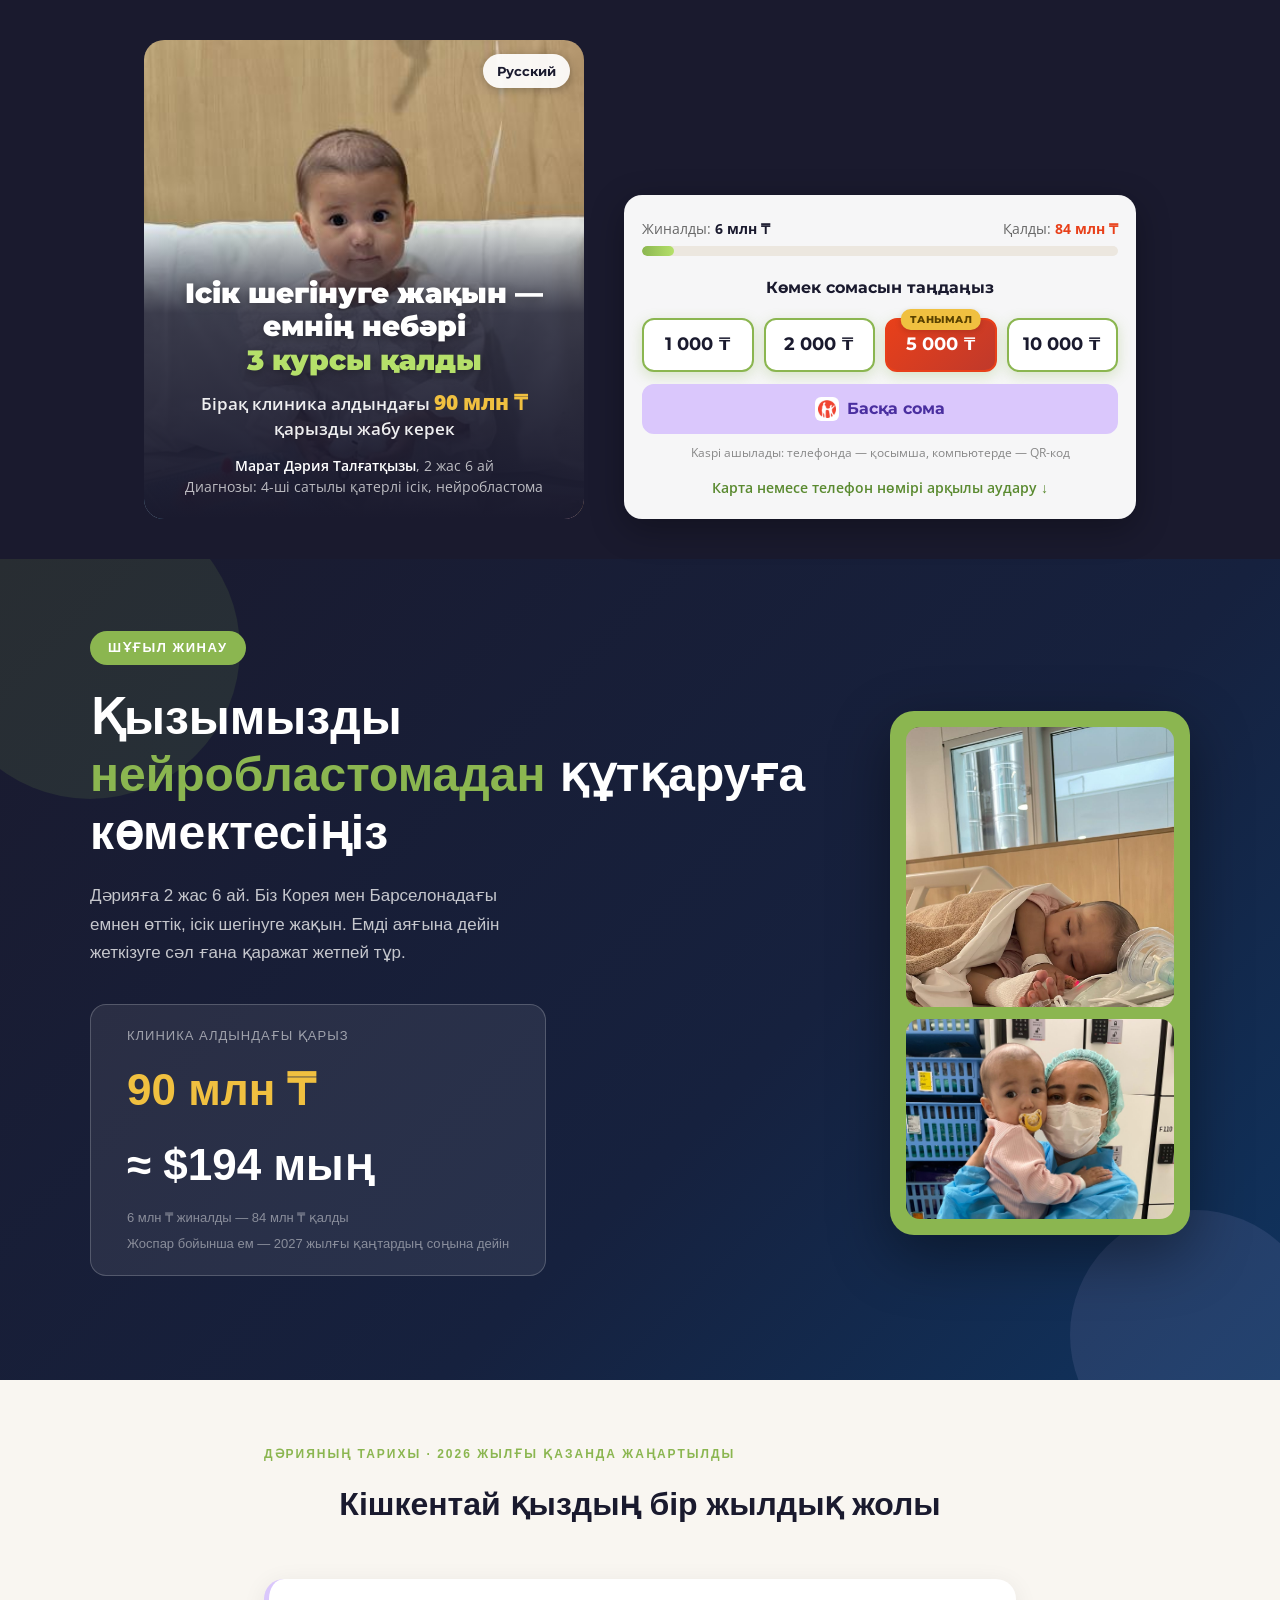
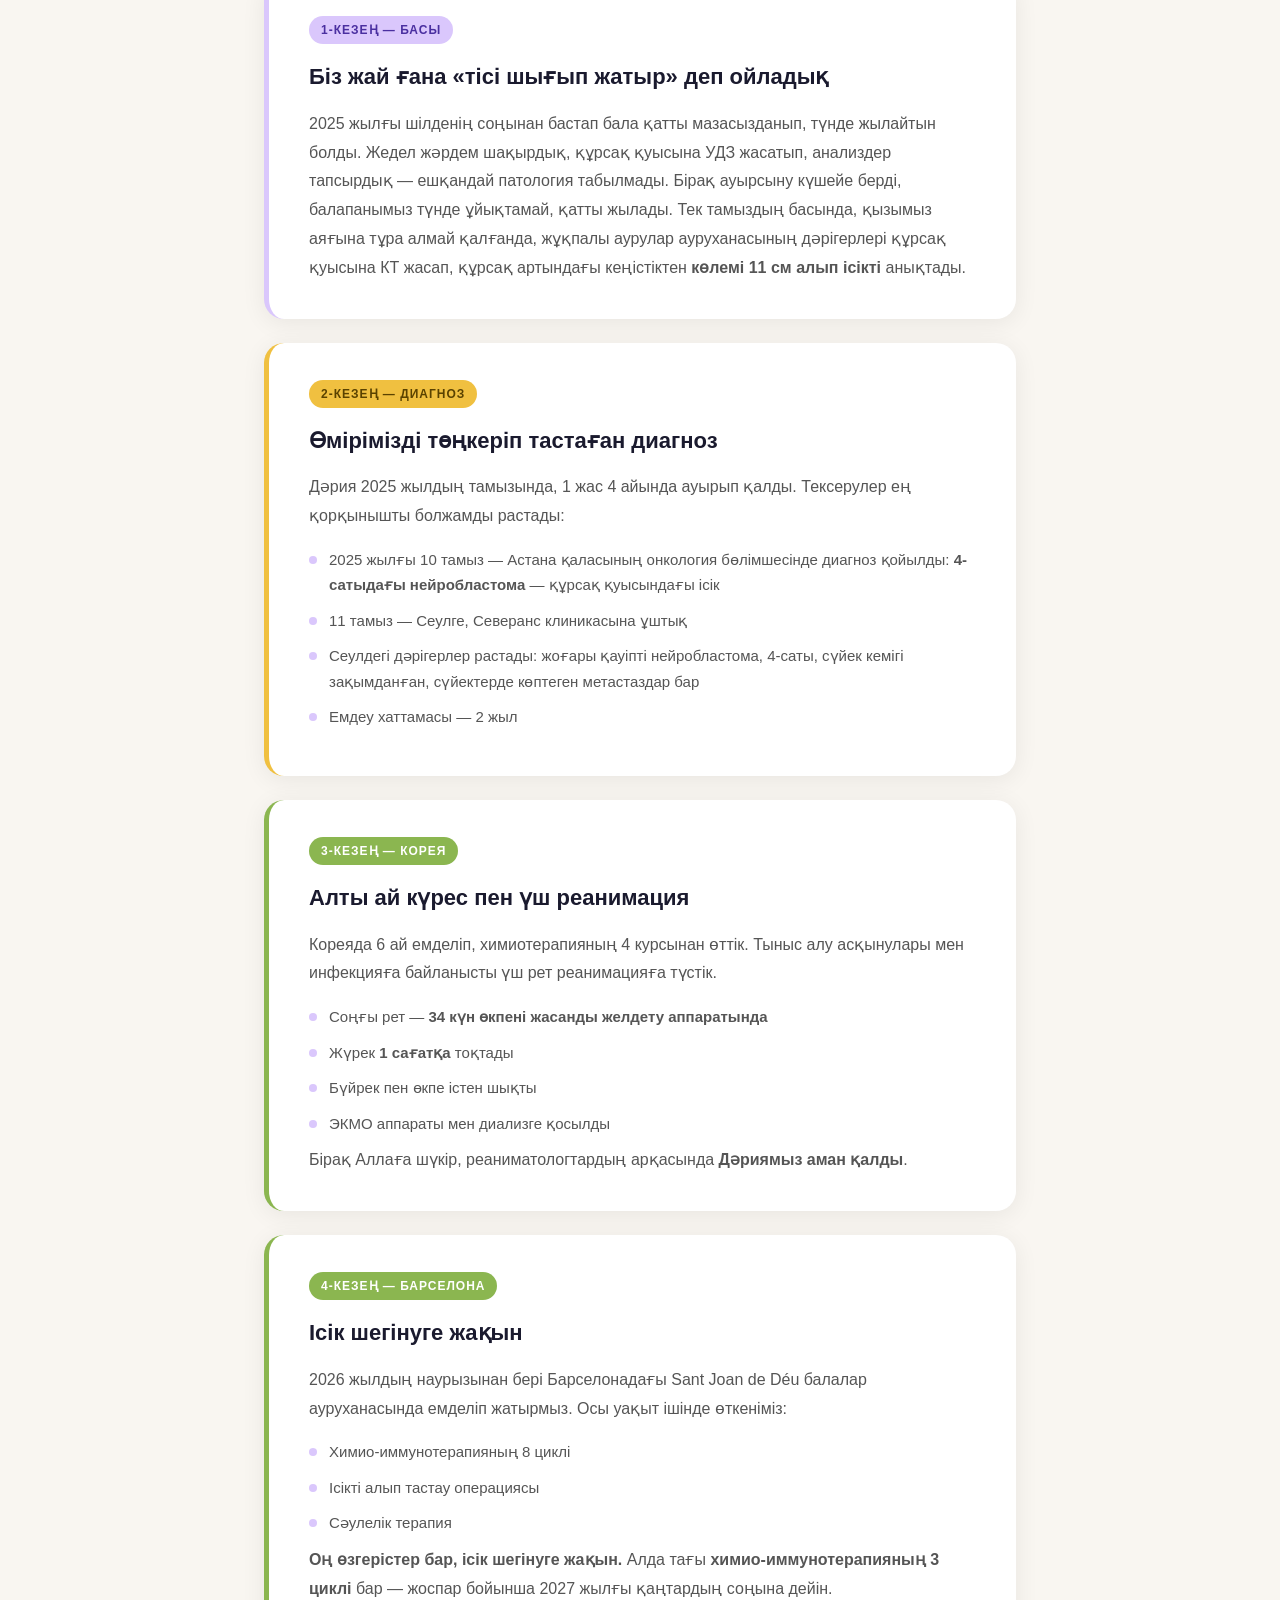
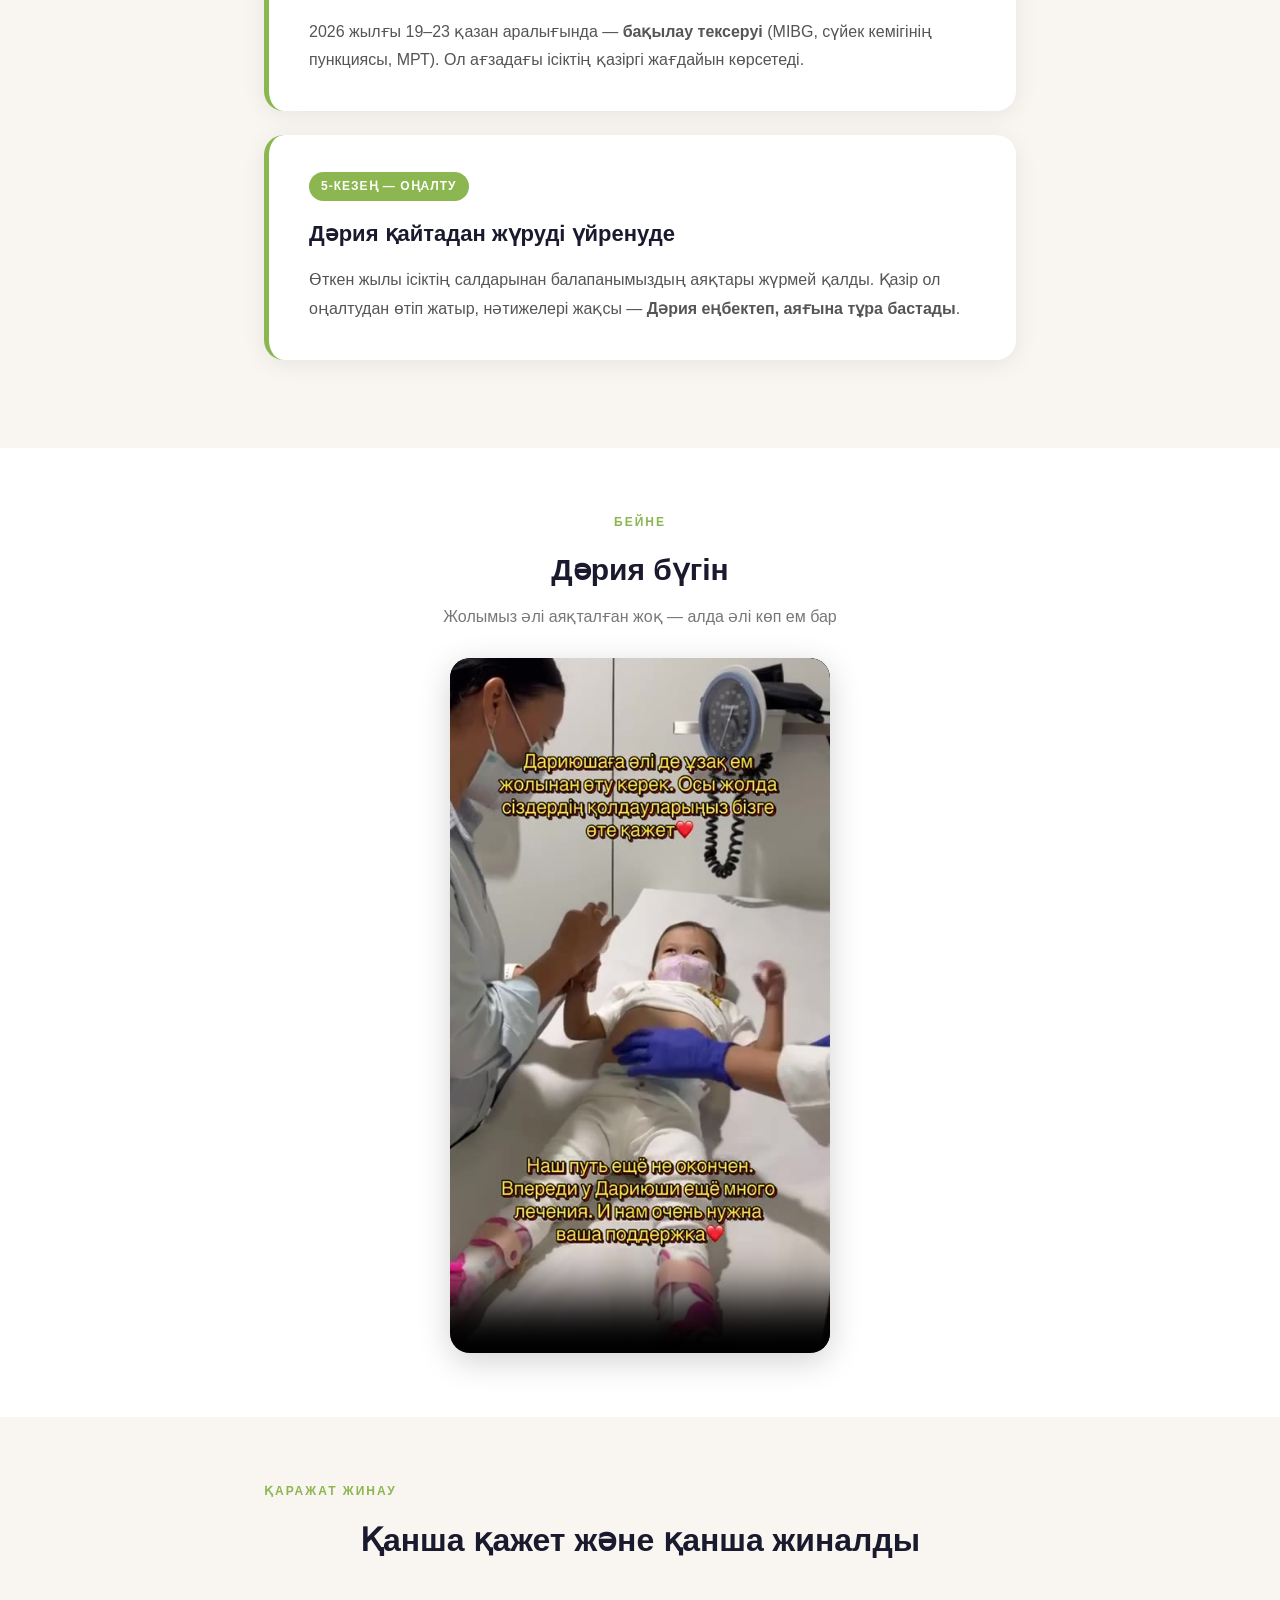
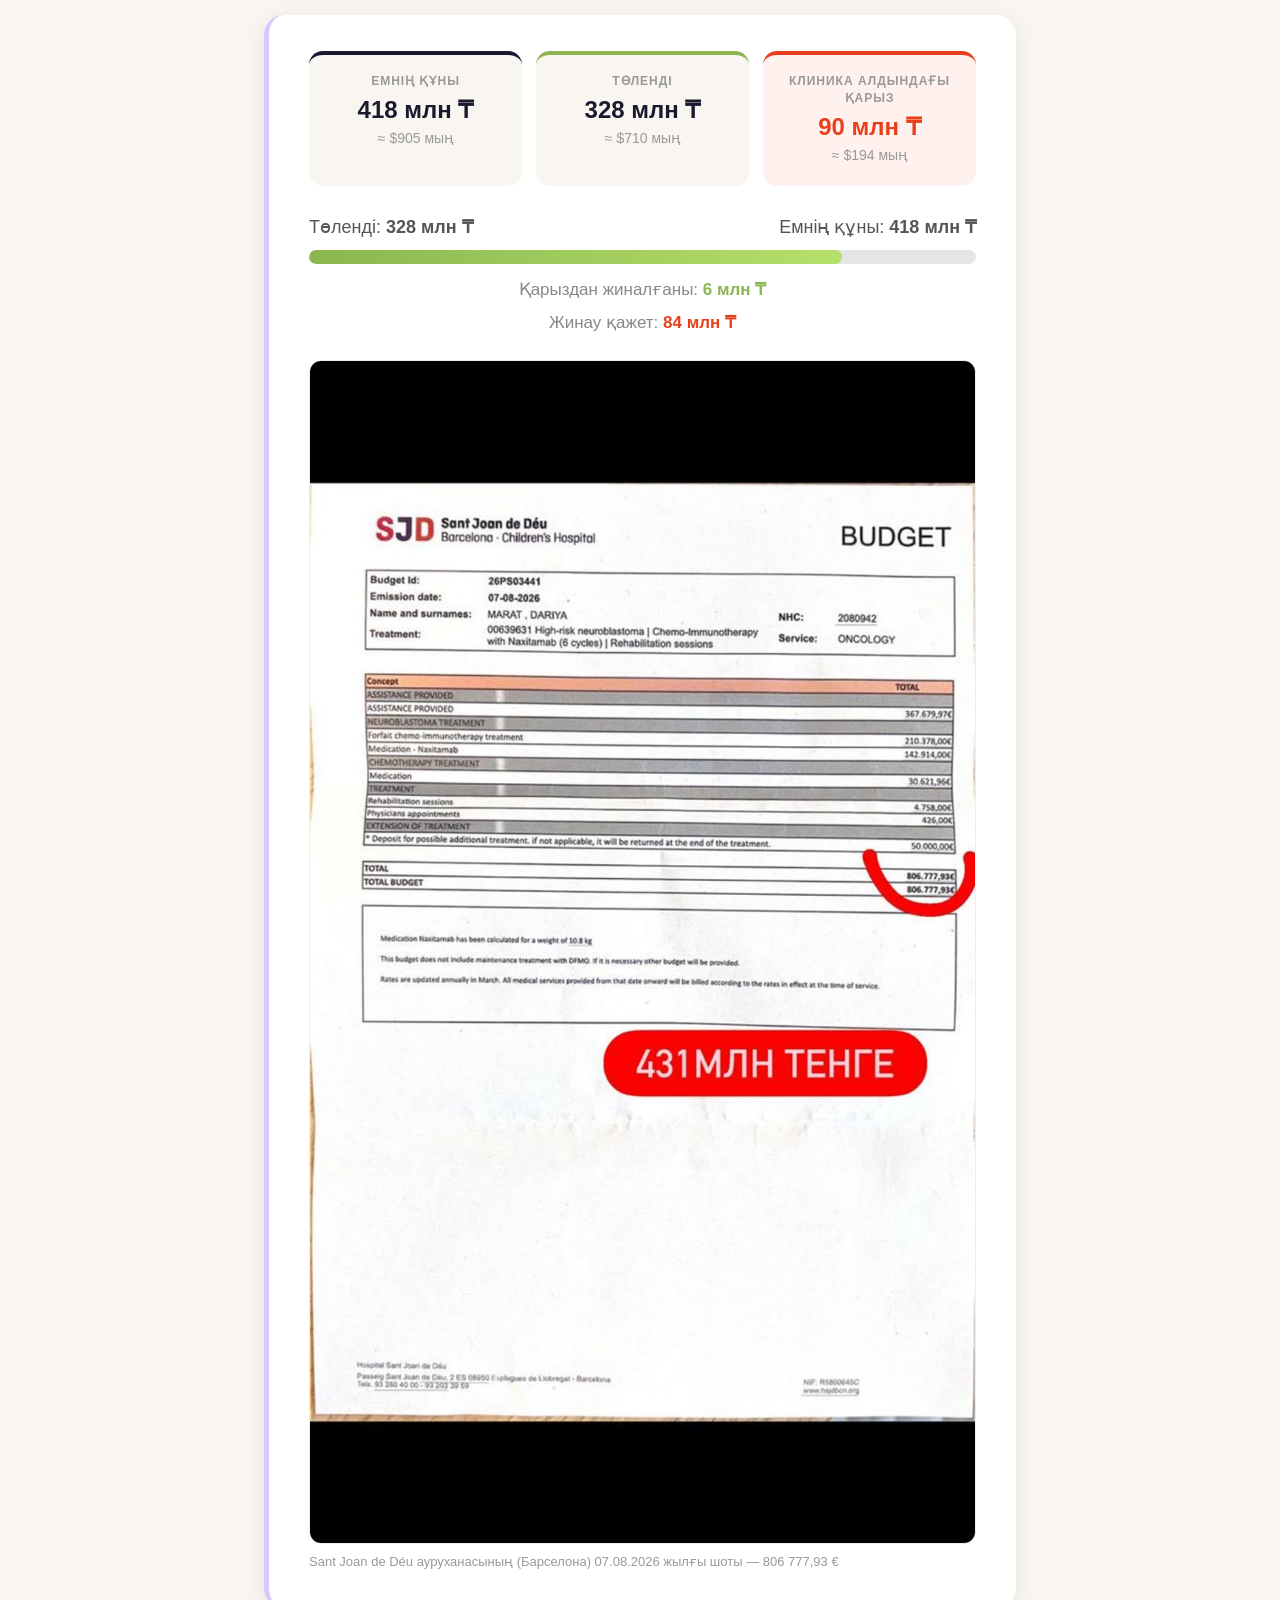
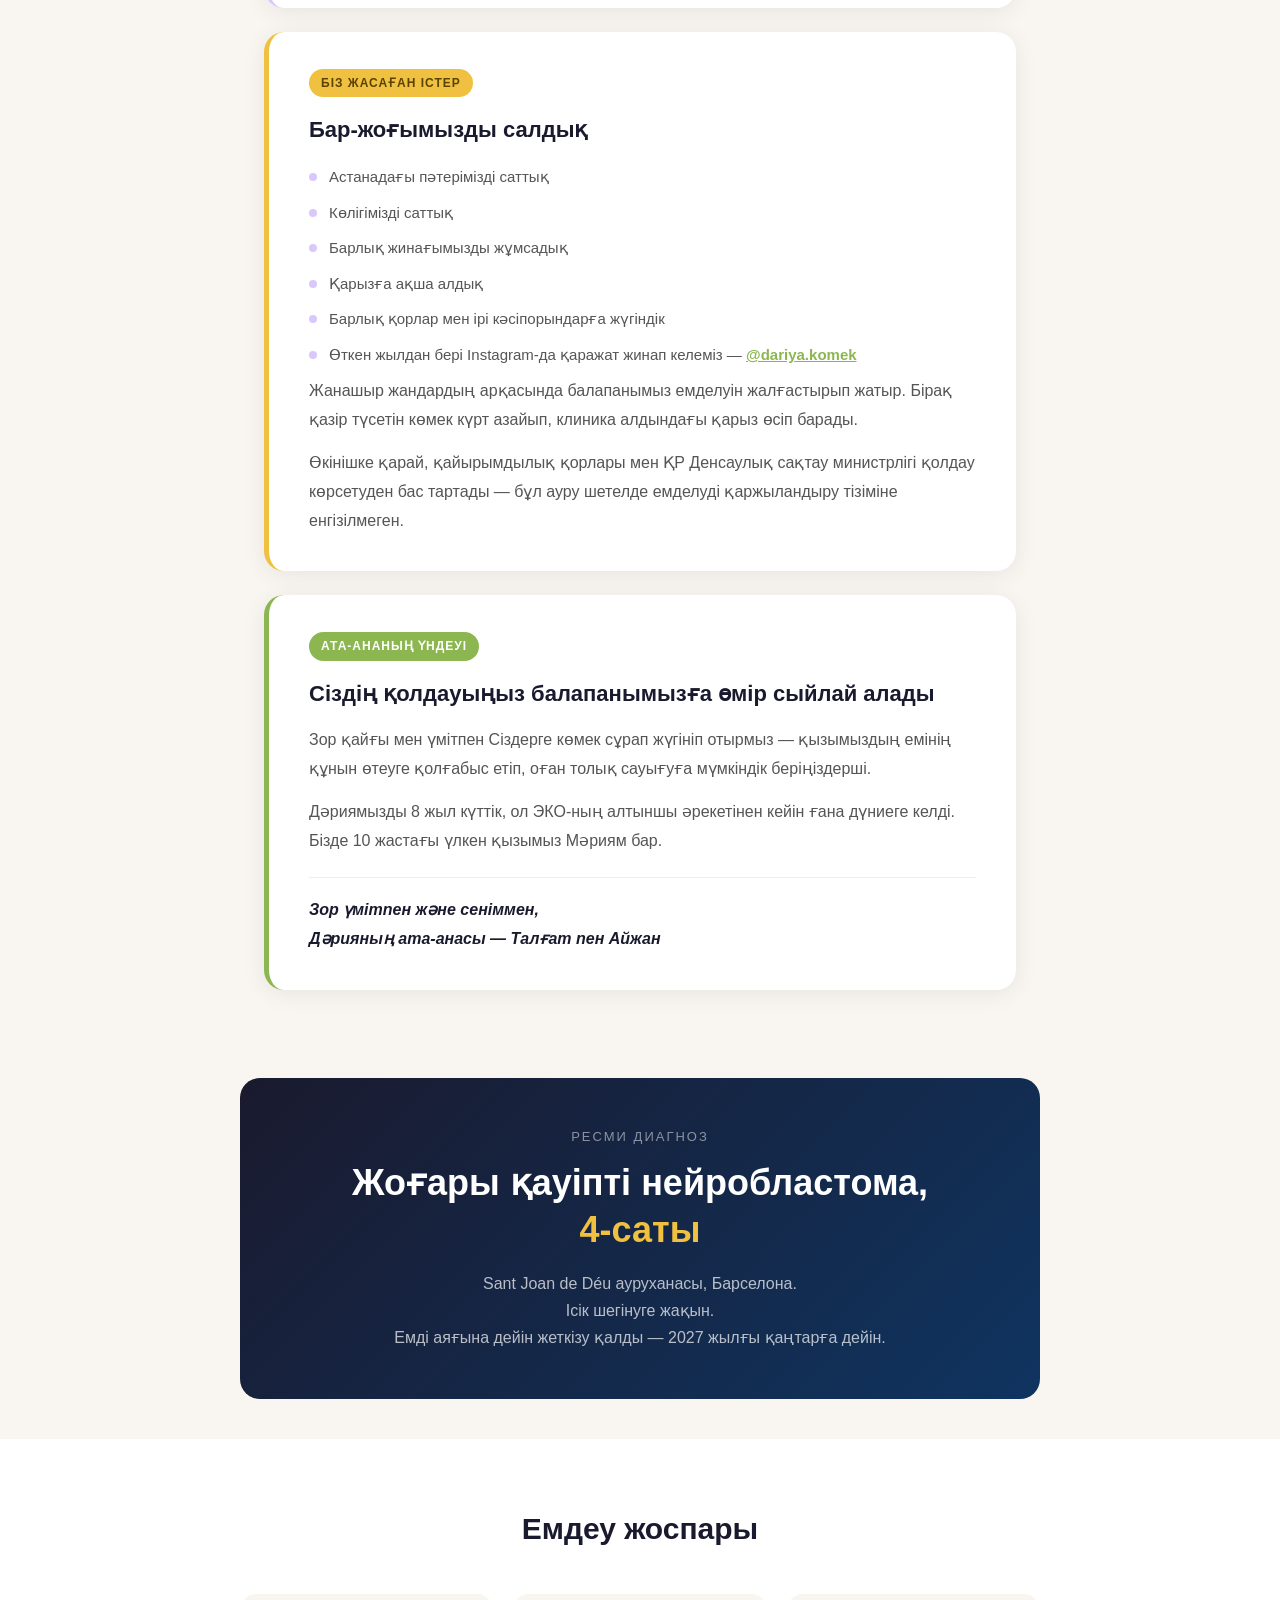
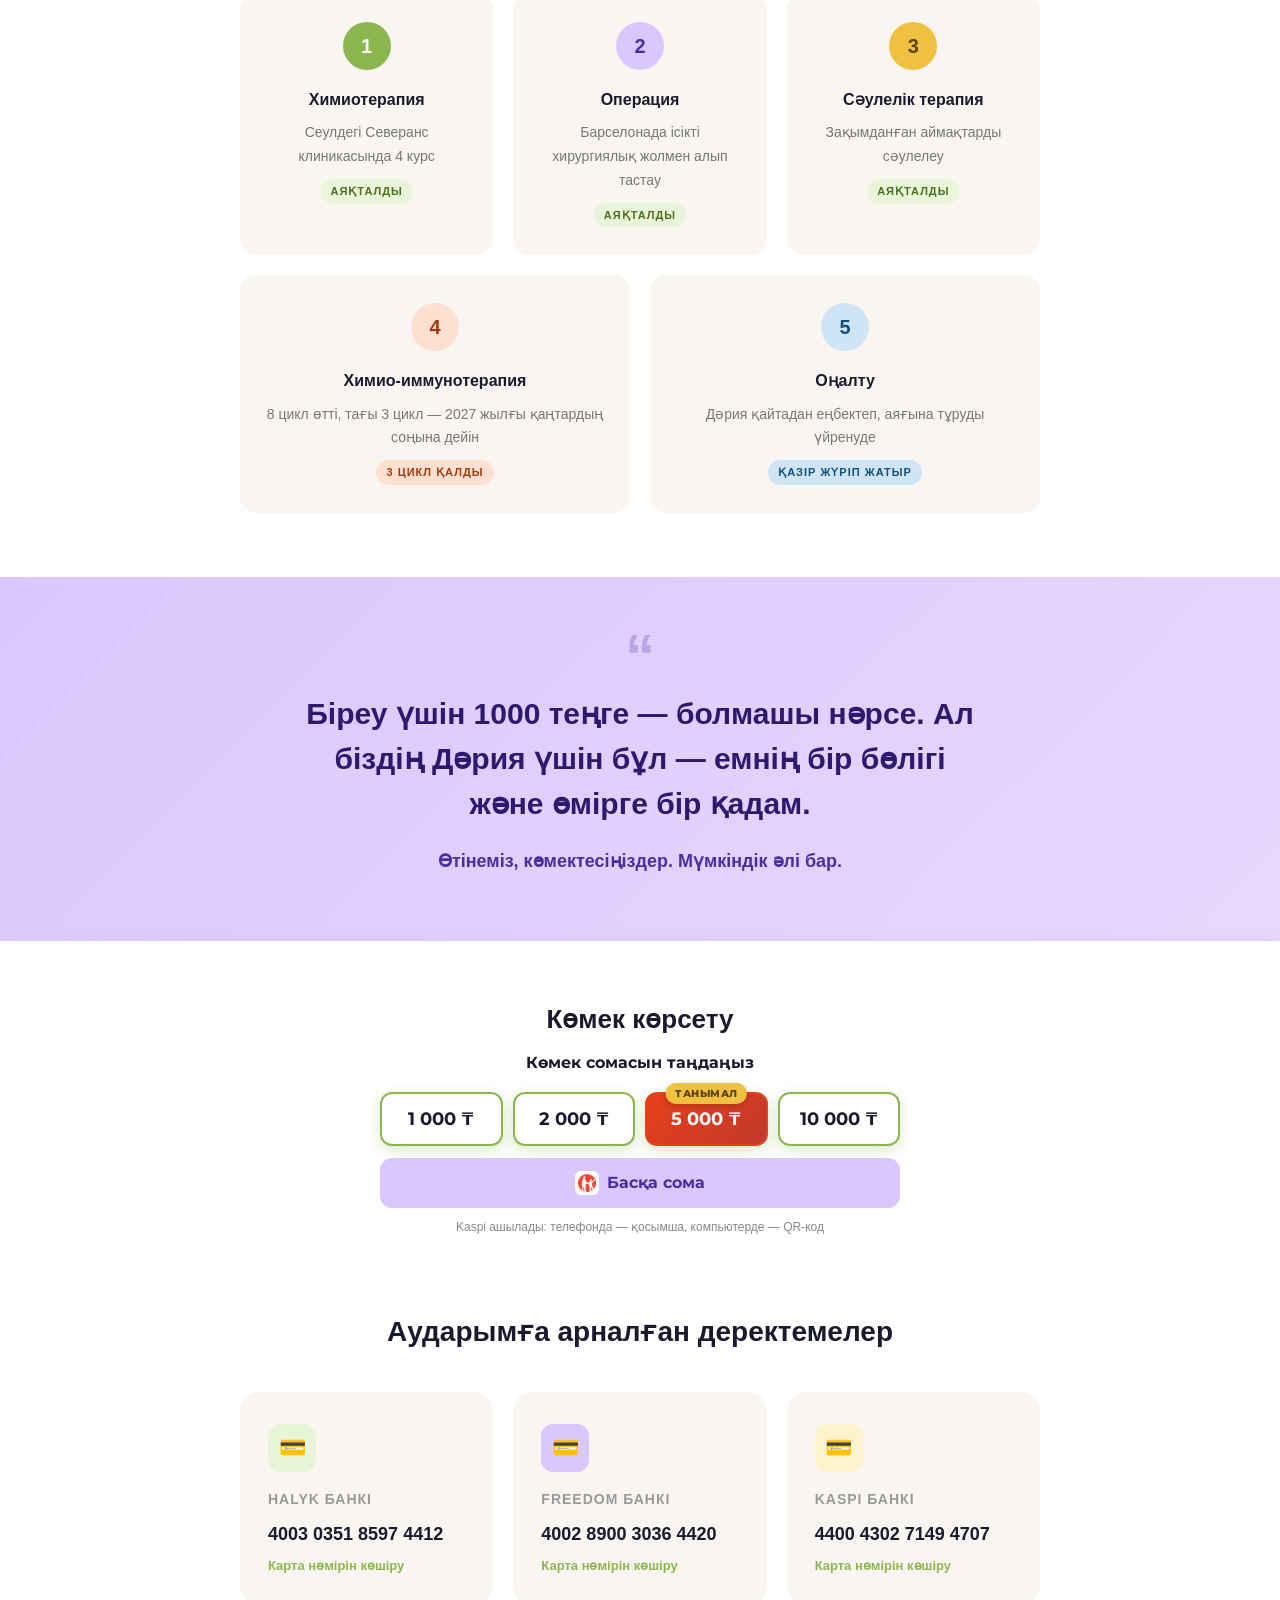
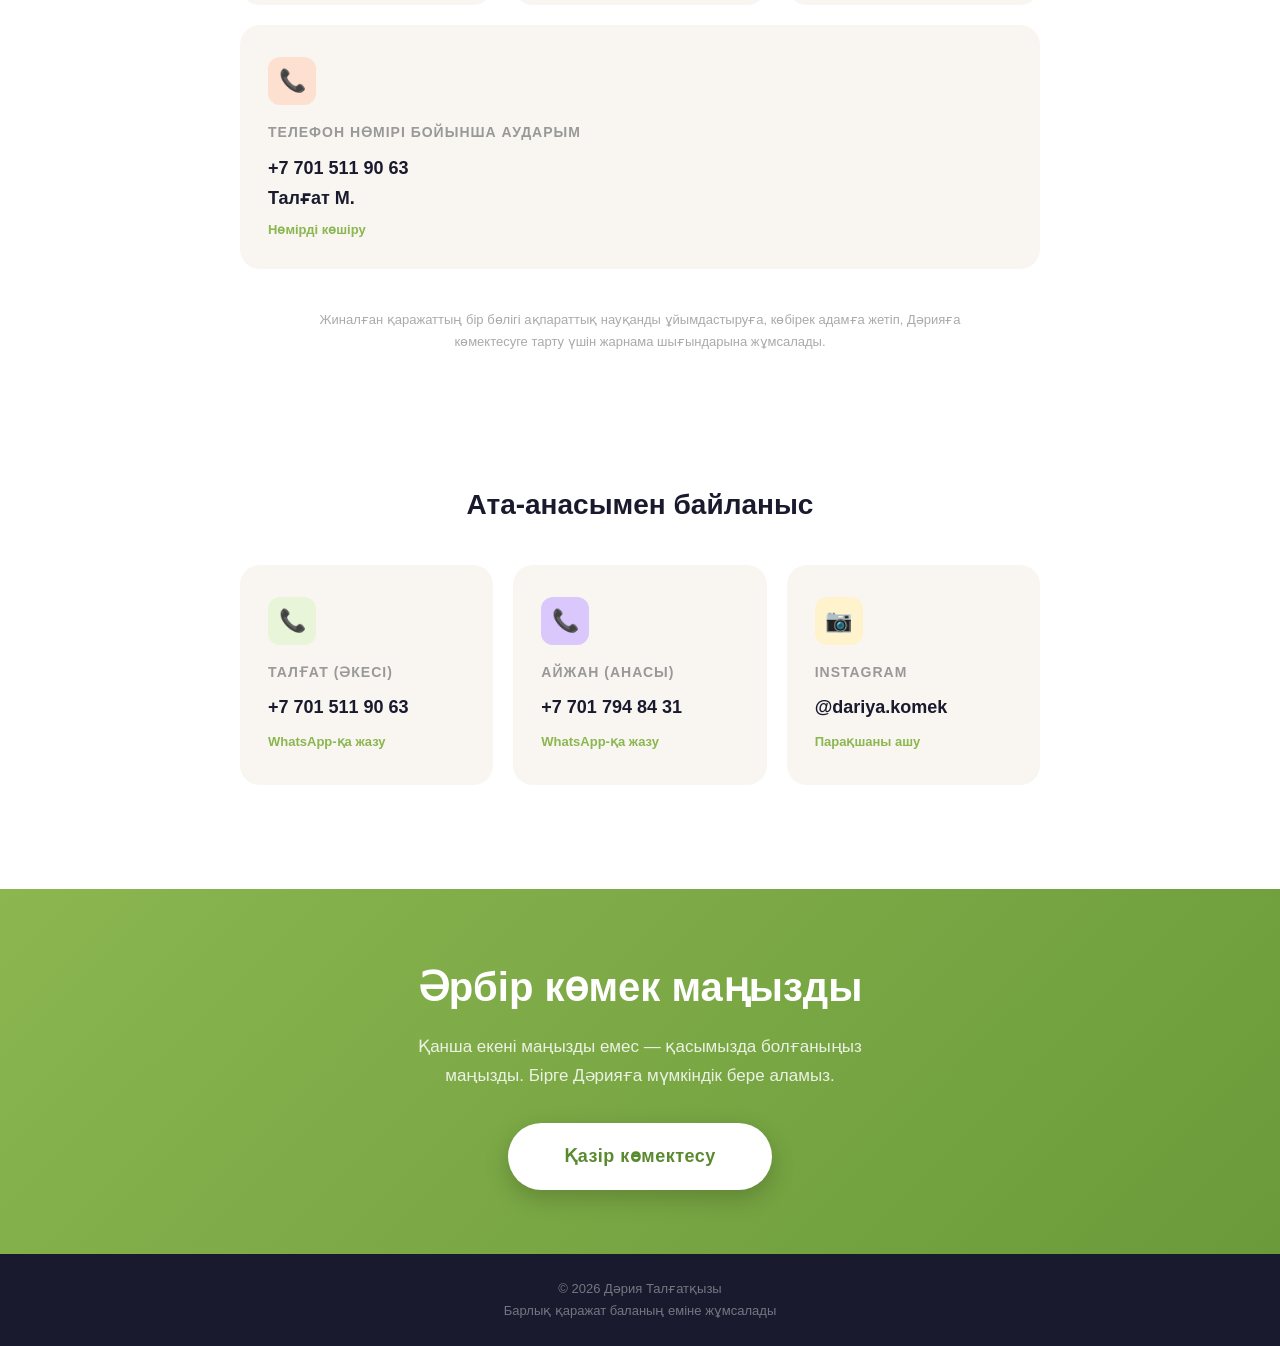
==== commit e8b9fa13: "Главный экран: заголовок на фото, блок сбора на первом экране - Надписи подняты на фото (под лицом Д" ====
--- a/kz/index.html
+++ b/kz/index.html
@@ -29,18 +29,13 @@
       <a class="lang-switch" href="../" hreflang="ru" lang="ru">Русский</a>
       <div class="spacer"></div>
       <div class="top">
-        <div class="name">Марат Дәрия Талғатқызы</div>
-        <div class="row">
-          <span class="age-badge">2 жас 6 ай</span>
-          <span class="diagnosis-label">Диагнозы:</span>
-        </div>
-        <div class="diagnosis-name"><span style="white-space:nowrap">4-ші сатылы</span> <span style="white-space:nowrap">қатерлі ісік</span><br>Нейробластома</div>
+        <h1 class="headline">Ісік шегінуге жақын&nbsp;— емнің небәрі <span>3 курсы қалды</span></h1>
+        <p class="debt">Бірақ клиника алдындағы <strong>90 млн ₸</strong> қарызды жабу керек</p>
+        <p class="who"><b>Марат Дәрия Талғатқызы</b>, 2 жас 6 ай<br>Диагнозы: 4-ші сатылы қатерлі ісік, нейробластома</p>
       </div>
     </div>
     <div class="bottom">
       <div class="panel">
-        <p class="headline">Ісік шегінуге жақын — емнің небәрі <span>3 курсы қалды</span></p>
-        <p class="debt">Клиника алдындағы қарыз: <strong>90 млн ₸</strong></p>
         <div class="raise">
           <div class="raise-labels">
             <span>Жиналды: <strong>6 млн ₸</strong></span>
--- a/css/style.css
+++ b/css/style.css
@@ -682,107 +682,32 @@
   background-position: center calc(var(--w) * -1.46);
 }
 #landing .top {
-  position: relative; z-index: 2; padding: 48px 16px 20px;
-  text-align: center;
-  background: linear-gradient(to bottom, rgba(26,26,46,0) 0%, rgba(26,26,46,0.75) 35%, #1a1a2e 100%);
-}
-#landing .name {
+  position: relative; z-index: 2; padding: 52px 20px 22px;
+  text-align: center;
+  background: linear-gradient(to bottom, rgba(26,26,46,0) 0%, rgba(26,26,46,0.8) 30%, #1a1a2e 100%);
+}
+#landing .headline {
   font-family: 'Montserrat', sans-serif; font-weight: 900;
-  font-size: 30px; line-height: 1.1; color: #fff;
-  text-transform: uppercase; letter-spacing: 0.5px;
-  text-shadow: 0 2px 8px rgba(0,0,0,0.6);
-}
-#landing .row {
-  display: flex; align-items: center; gap: 10px;
-  flex-wrap: wrap; justify-content: center; margin-top: 12px;
-}
-#landing .age-badge {
-  display: inline-block; background: #d4a84b; color: #fff;
-  font-family: 'Montserrat', sans-serif; font-weight: 700;
-  font-size: 20px; padding: 4px 14px; border-radius: 8px; letter-spacing: 0.5px;
-}
-#landing .diagnosis-label {
-  font-family: 'Montserrat', sans-serif; font-weight: 900;
-  font-size: 22px; color: #fff; text-transform: uppercase;
-  text-shadow: 0 2px 6px rgba(0,0,0,0.5);
-}
-#landing .diagnosis-name {
-  font-family: 'Montserrat', sans-serif; font-weight: 900;
-  font-size: 26px; color: #fff; background: #e8401a;
-  text-transform: uppercase; line-height: 1.2; margin-top: 6px;
-  display: inline-block; padding: 4px 14px; border-radius: 8px;
-}
-#landing .spacer { position: relative; z-index: 1; height: var(--w); }
+  font-size: 26px; line-height: 1.2; color: #fff; margin-bottom: 10px;
+  text-shadow: 0 2px 10px rgba(0,0,0,0.35);
+}
+#landing .headline span { color: #b5e06a; white-space: nowrap; }
+#landing .debt { font-size: 17px; font-weight: 600; line-height: 1.4; color: rgba(255,255,255,0.92); }
+#landing .debt strong { color: #f0c040; font-weight: 900; font-size: 21px; white-space: nowrap; }
+#landing .who { margin-top: 14px; font-size: 14px; line-height: 1.5; color: rgba(255,255,255,0.7); }
+#landing .who b { color: #fff; font-weight: 600; }
+/* высота открытой части фото над надписями (лицо Дарии) */
+#landing .spacer { position: relative; z-index: 1; height: calc(var(--w) * 0.42); }
 #landing .bottom {
   position: relative; z-index: 2; padding: 28px 28px 28px;
   text-align: center; margin-top: auto;
 }
-#landing .text-block {
-  background: rgba(255,255,255,0.7); border-radius: 12px;
-  padding: 14px 16px; margin-bottom: 14px;
-}
-#landing .description { font-size: 20px; color: #000; font-weight: 900; }
-#landing .motto { font-size: 20px; color: #000; font-style: italic; font-weight: 900; }
 @keyframes shine { from { left: -75%; } to { left: 130%; } }
-#landing .btn {
-  position: relative; overflow: hidden; display: inline-flex;
-  align-items: center; gap: 10px;
-  background: linear-gradient(135deg, #e8401a, #c0392b); color: #fff;
-  font-family: 'Montserrat', sans-serif; font-weight: 700;
-  font-size: 20px; padding: 15px 34px; border-radius: 50px;
-  border: none; cursor: pointer; text-decoration: none;
-  box-shadow: 0 6px 20px rgba(192,57,43,0.5);
-  transition: transform 0.3s ease, box-shadow 0.3s ease;
-}
-#landing .btn::after {
-  content: ''; position: absolute; top: 0; left: -75%;
-  width: 50%; height: 100%;
-  background: linear-gradient(120deg, transparent 0%, rgba(255,255,255,0.35) 50%, transparent 100%);
-  transform: skewX(-20deg); pointer-events: none;
-}
-#landing .btn:hover { transform: translateY(-3px) scale(1.04); box-shadow: 0 14px 36px rgba(192,57,43,0.65); }
-#landing .btn:hover::after { animation: shine 0.55s ease forwards; }
-#landing .btn-icon {
-  width: 32px; height: 32px; border-radius: 8px; overflow: hidden;
-  display: flex; align-items: center; justify-content: center; flex-shrink: 0;
-}
-#landing .btn-icon img { width: 100%; height: 100%; object-fit: contain; }
-#landing .box {
-  width: 100%; background: #fff; border: none;
-  border-radius: 12px; padding: 12px 0; margin-top: 5px; font-weight: 900;
-}
-#landing .box-cols { display: flex; gap: 0; }
-#landing .box-col { flex: 1; text-align: center; padding: 0 8px; }
-#landing .box-divider { width: 1px; background: rgba(0,0,0,0.15); align-self: stretch; }
-#landing .box-title {
-  display: flex; align-items: center; justify-content: center; gap: 6px;
-  font-family: 'Montserrat', sans-serif; font-weight: 700; font-size: 14px;
-  color: #d4a84b; text-transform: uppercase; letter-spacing: 0.5px; margin-bottom: 6px;
-}
-#landing .box-value { font-size: 15px; color: #1a1a1a; line-height: 1.5; word-break: break-all; }
-#landing .box-footer {
-  margin-top: 8px; padding-top: 8px; border-top: 1px solid rgba(0,0,0,0.12);
-  font-size: 15px; color: #1a1a1a; text-align: center;
-}
-@media (max-width: 480px) {
-  #landing .name { font-size: 34px; }
-  #landing .diagnosis-label { font-size: 20px; }
-  #landing .bottom { padding: 22px 20px 0; }
-  #landing .description { font-size: 19px; }
-  #landing .btn { font-size: 20px; padding: 13px 26px; }
-}
 @media (max-width: 360px) {
-  #landing .name { font-size: 26px; }
-  #landing .btn { font-size: 16px; }
-  #landing .description { font-size: 16px; }
-  #landing .motto { font-size: 16px; }
-  #landing .box-value { font-size: 13px; }
-  #landing .box-footer { font-size: 13px; }
-  #landing .box { padding: 5px 0; }
+  #landing .headline { font-size: 22px; }
 }
 @media (min-width: 768px) {
-  #landing .name { font-size: 34px; }
-  #landing .diagnosis-label { font-size: 25px; }
+  #landing .headline { font-size: 28px; }
 }
 /* ─── VIDEO SECTION ─── */
 .video-section {
@@ -950,14 +875,7 @@
   padding: 22px 18px 18px;
   box-shadow: 0 10px 34px rgba(0,0,0,0.3);
 }
-#landing .headline {
-  font-family: 'Montserrat', sans-serif; font-weight: 900;
-  font-size: 22px; line-height: 1.25; color: #1a1a2e; margin-bottom: 10px;
-}
-#landing .headline span { color: #5a8a30; }
-#landing .debt { font-size: 16px; font-weight: 600; color: #555; }
-#landing .debt strong { color: #e8401a; font-weight: 900; font-size: 20px; }
-#landing .raise { margin: 14px 0 20px; }
+#landing .raise { margin: 0 0 18px; }
 #landing .raise-labels {
   display: flex; justify-content: space-between; gap: 10px;
   font-size: 14px; color: #666; margin-bottom: 6px;
@@ -1038,7 +956,6 @@
 @media (max-width: 480px) {
   .donate-amounts { grid-template-columns: repeat(2, 1fr); }
   #landing .bottom { padding: 20px 12px 24px; }
-  #landing .headline { font-size: 20px; }
 }
 @media (prefers-reduced-motion: reduce) {
   .donate-amount.popular, .donate-amount::after, .donate-other::after { animation: none; }
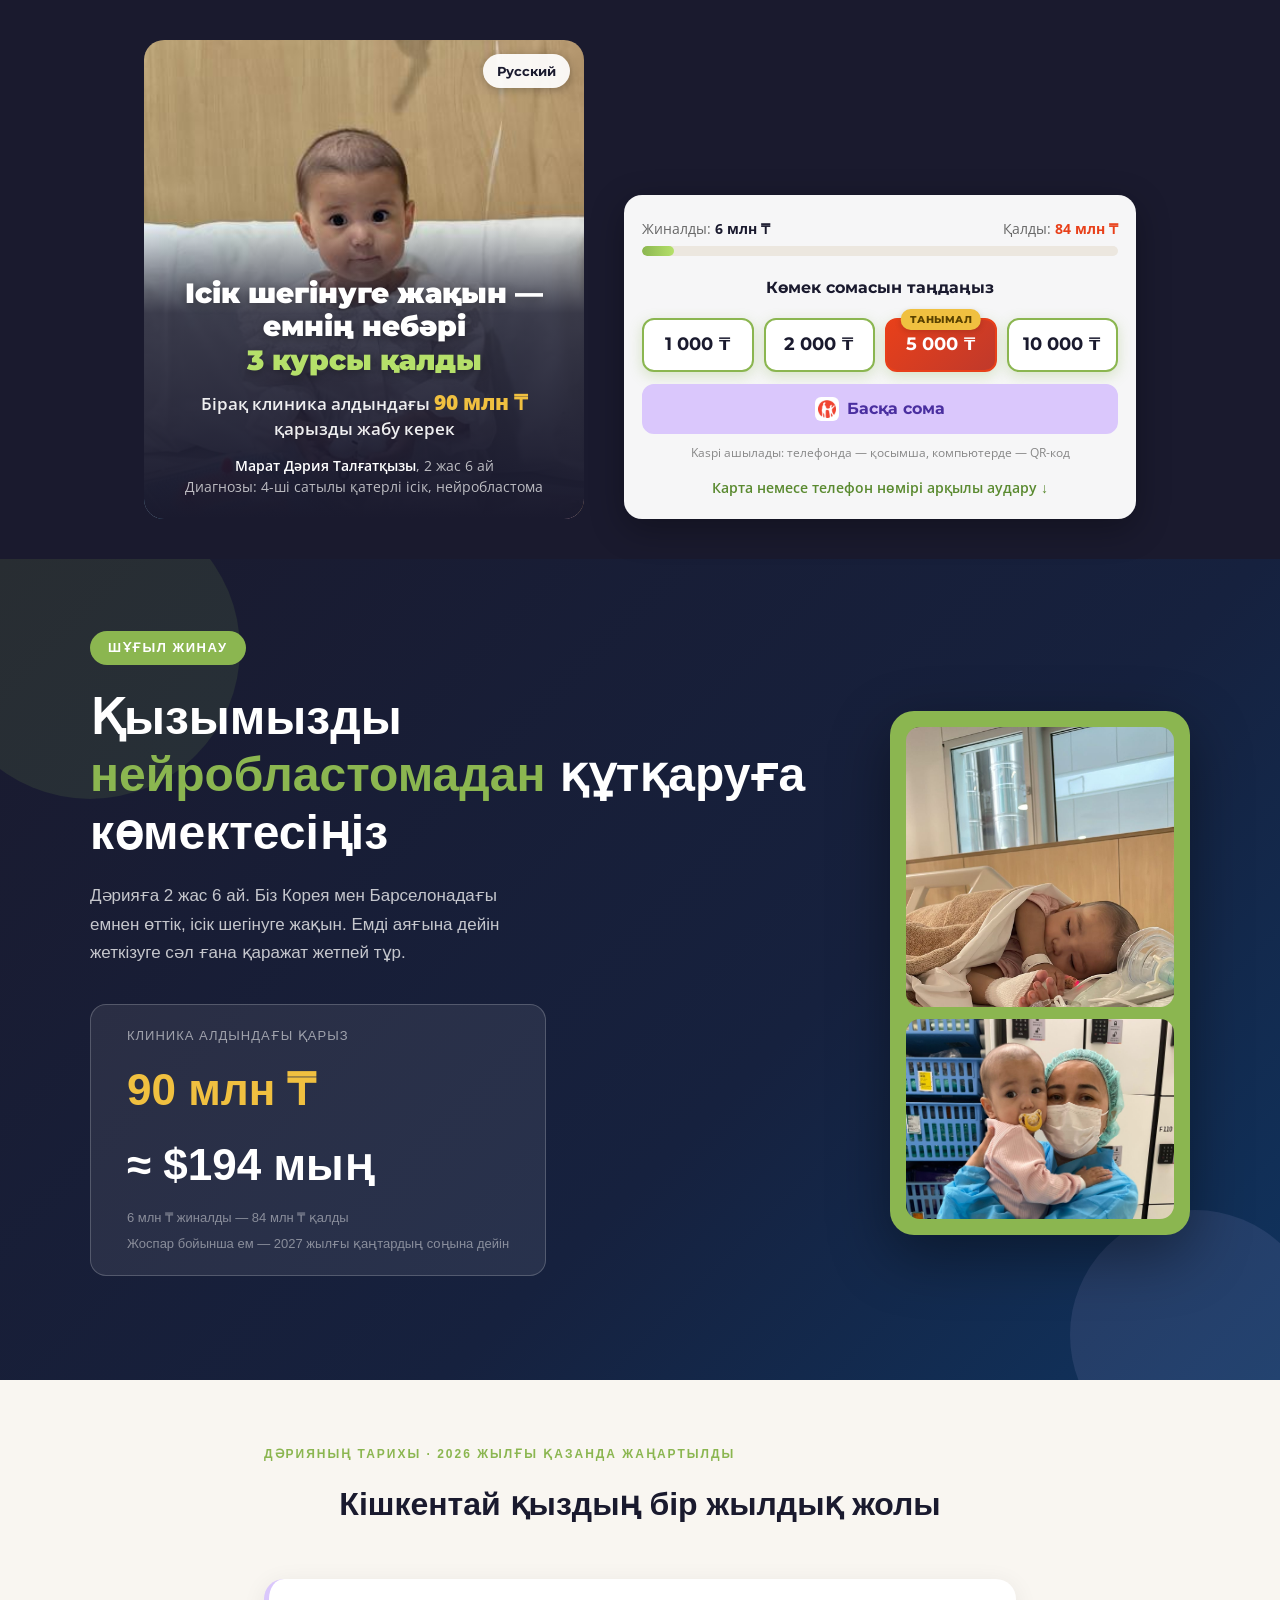
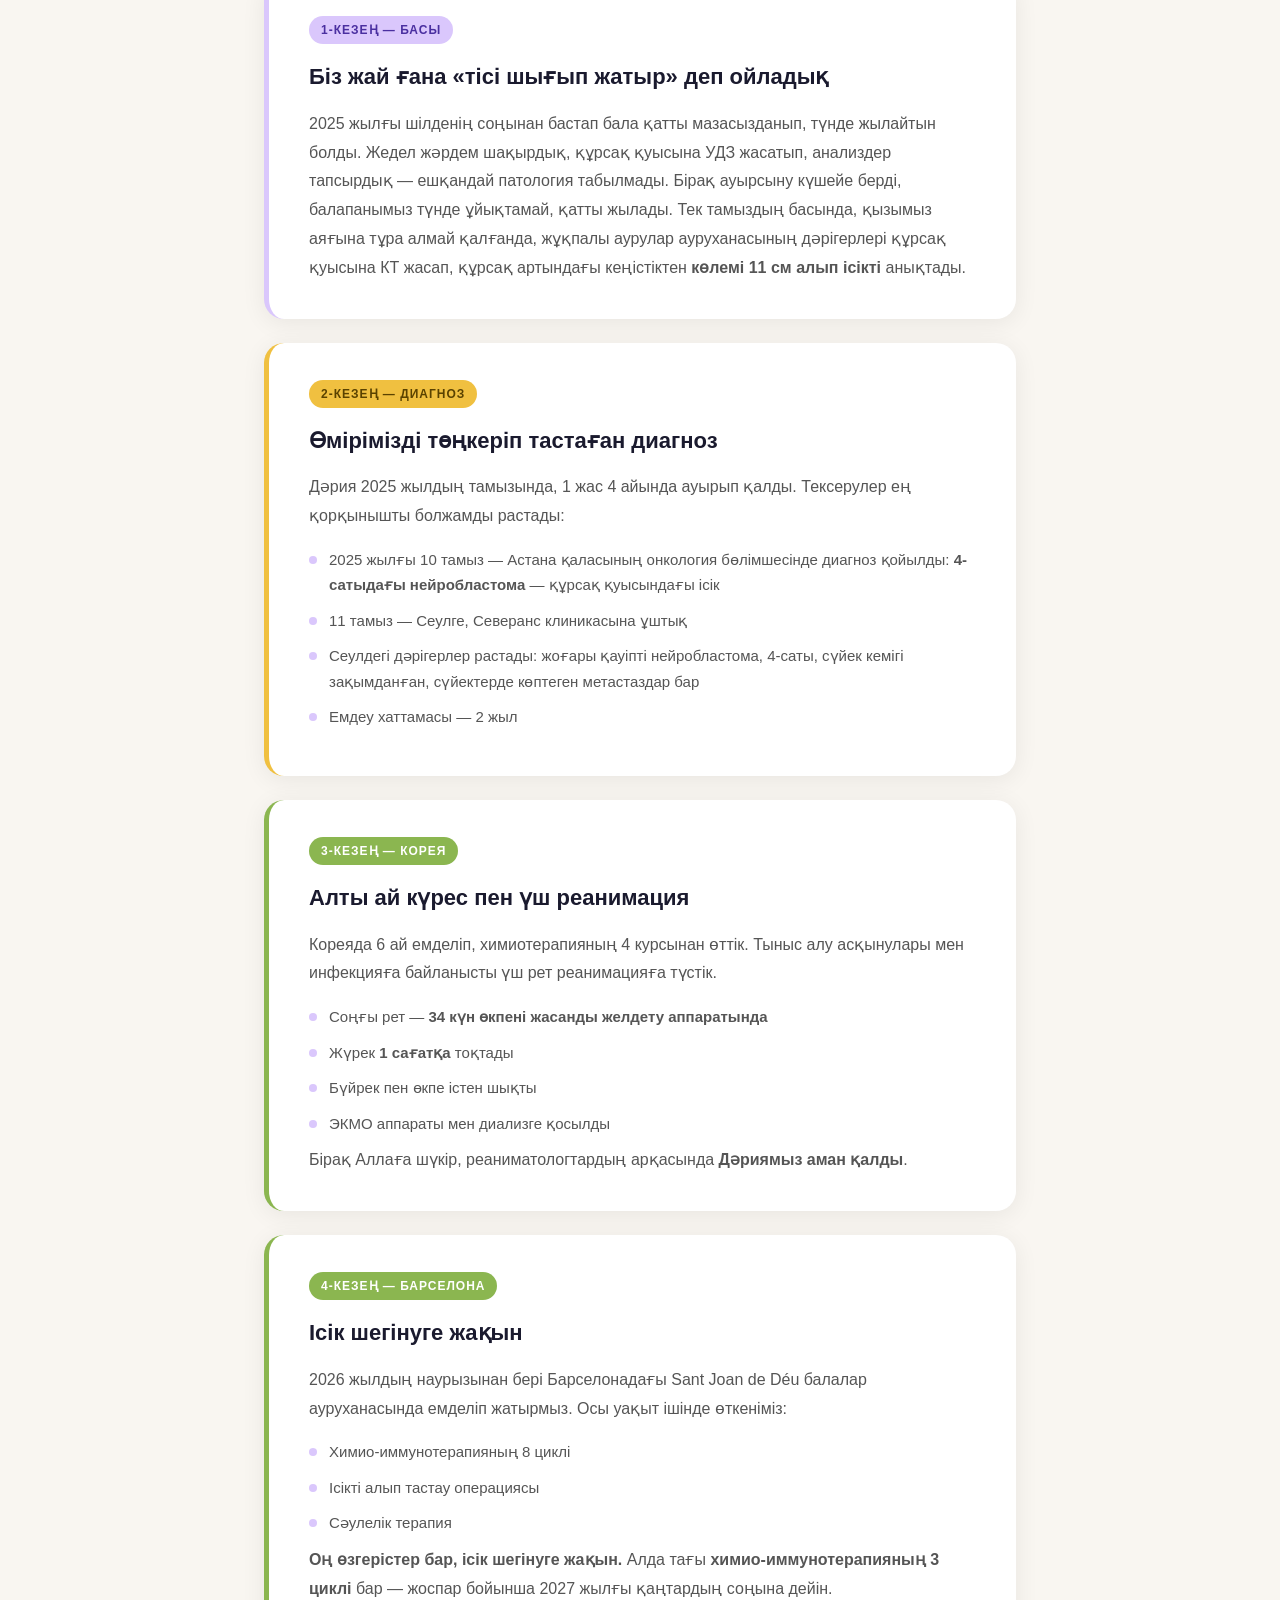
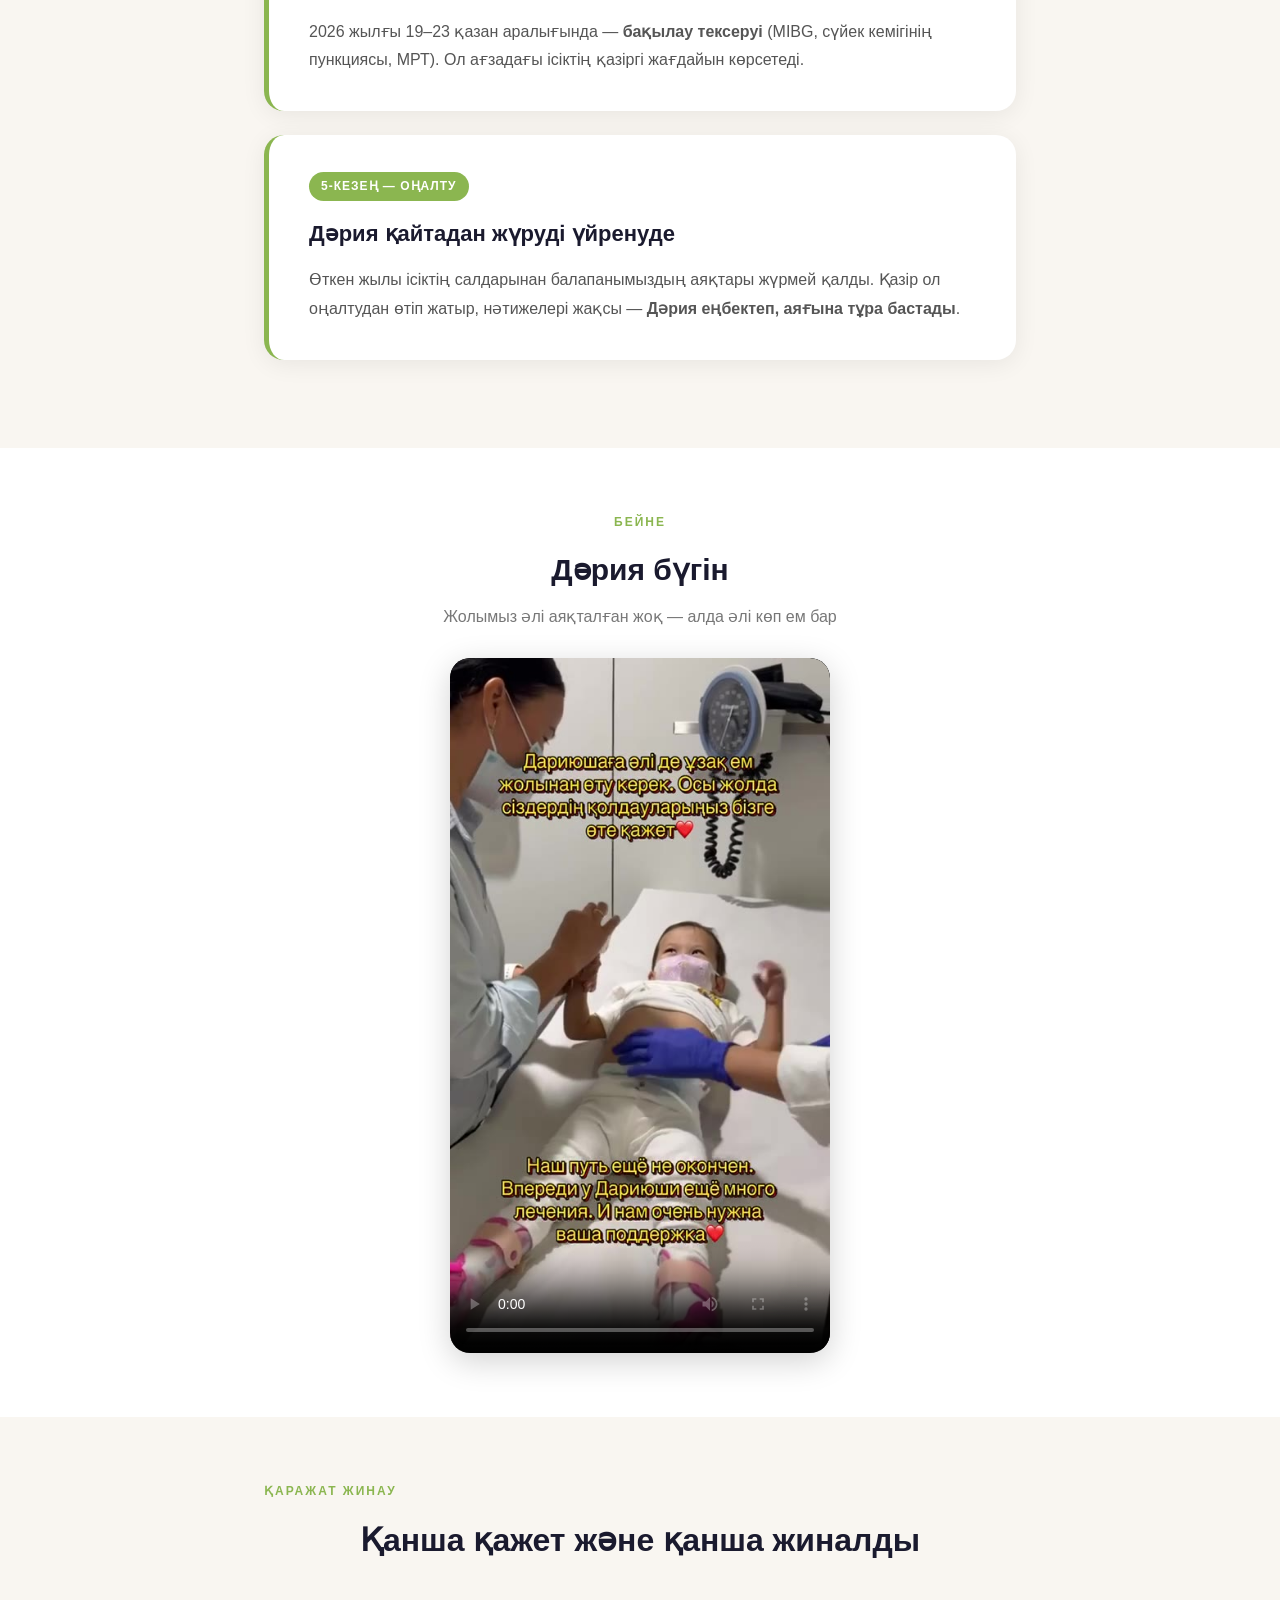
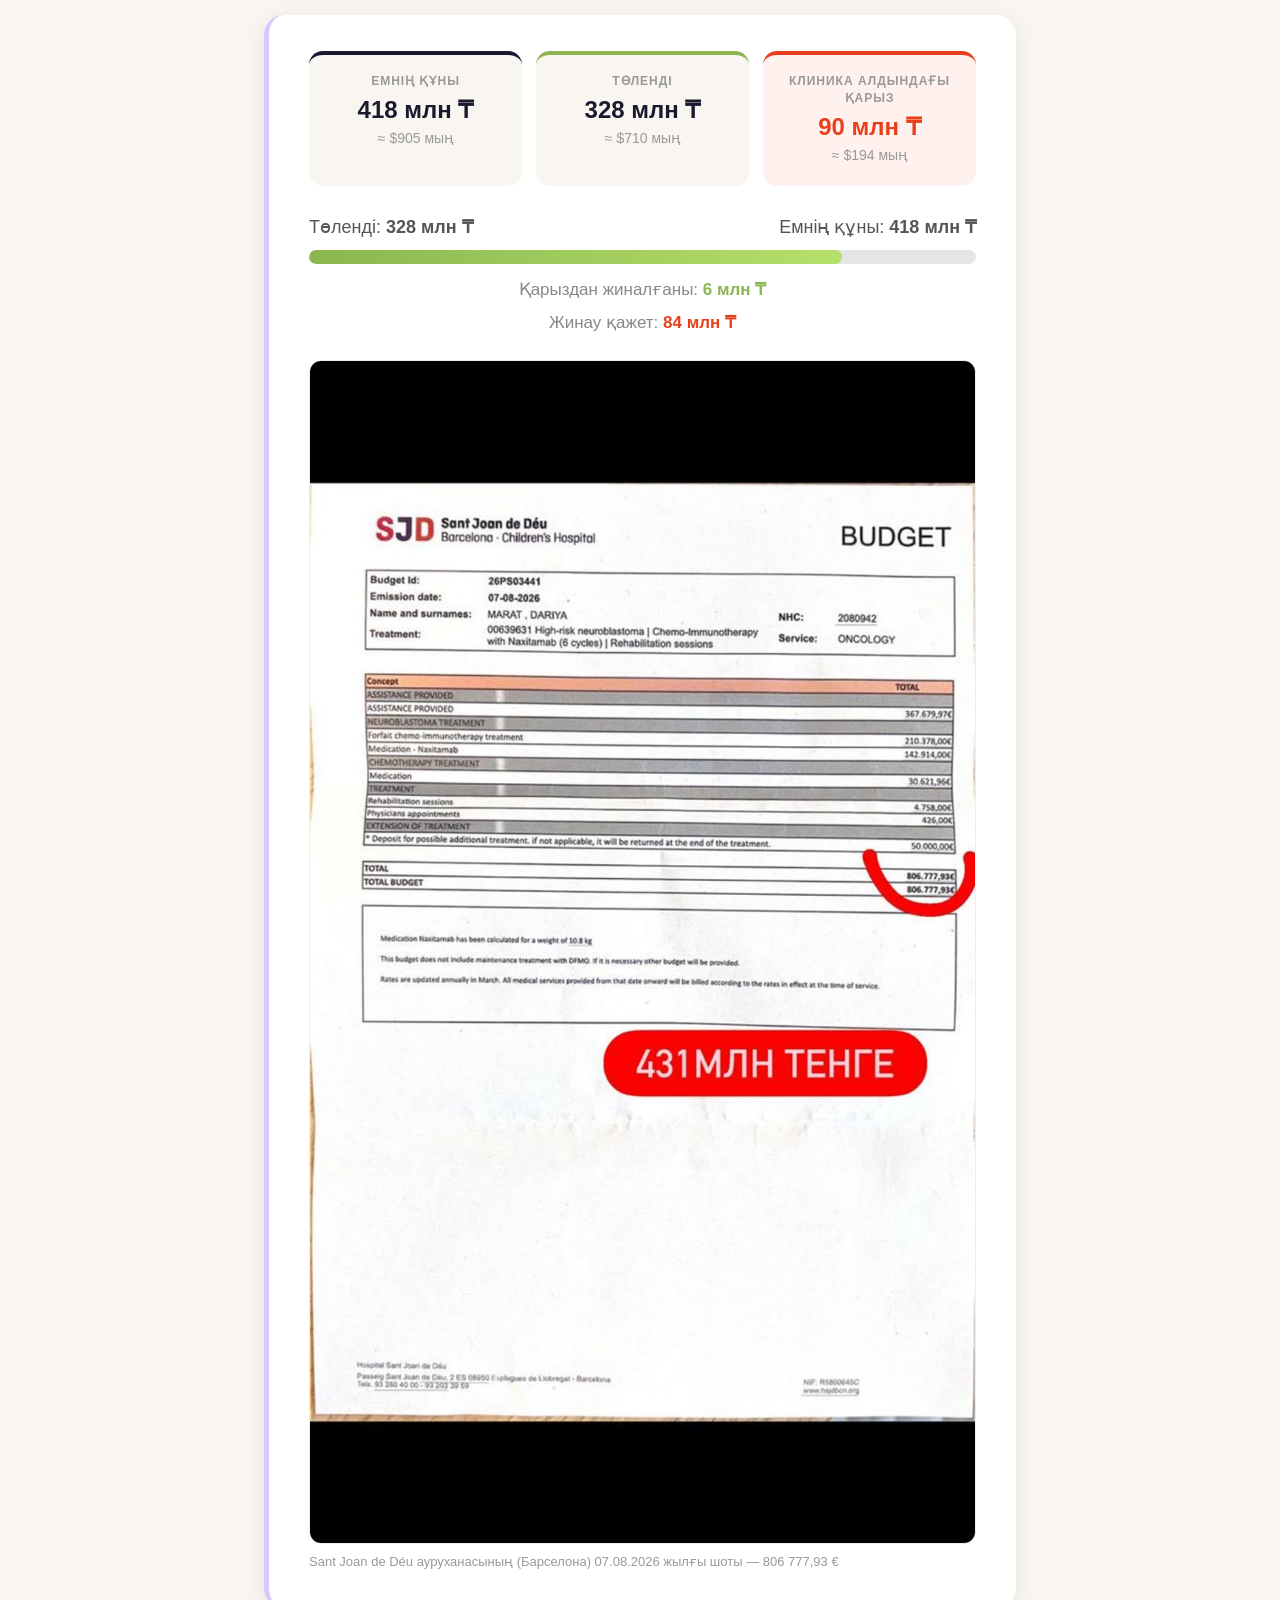
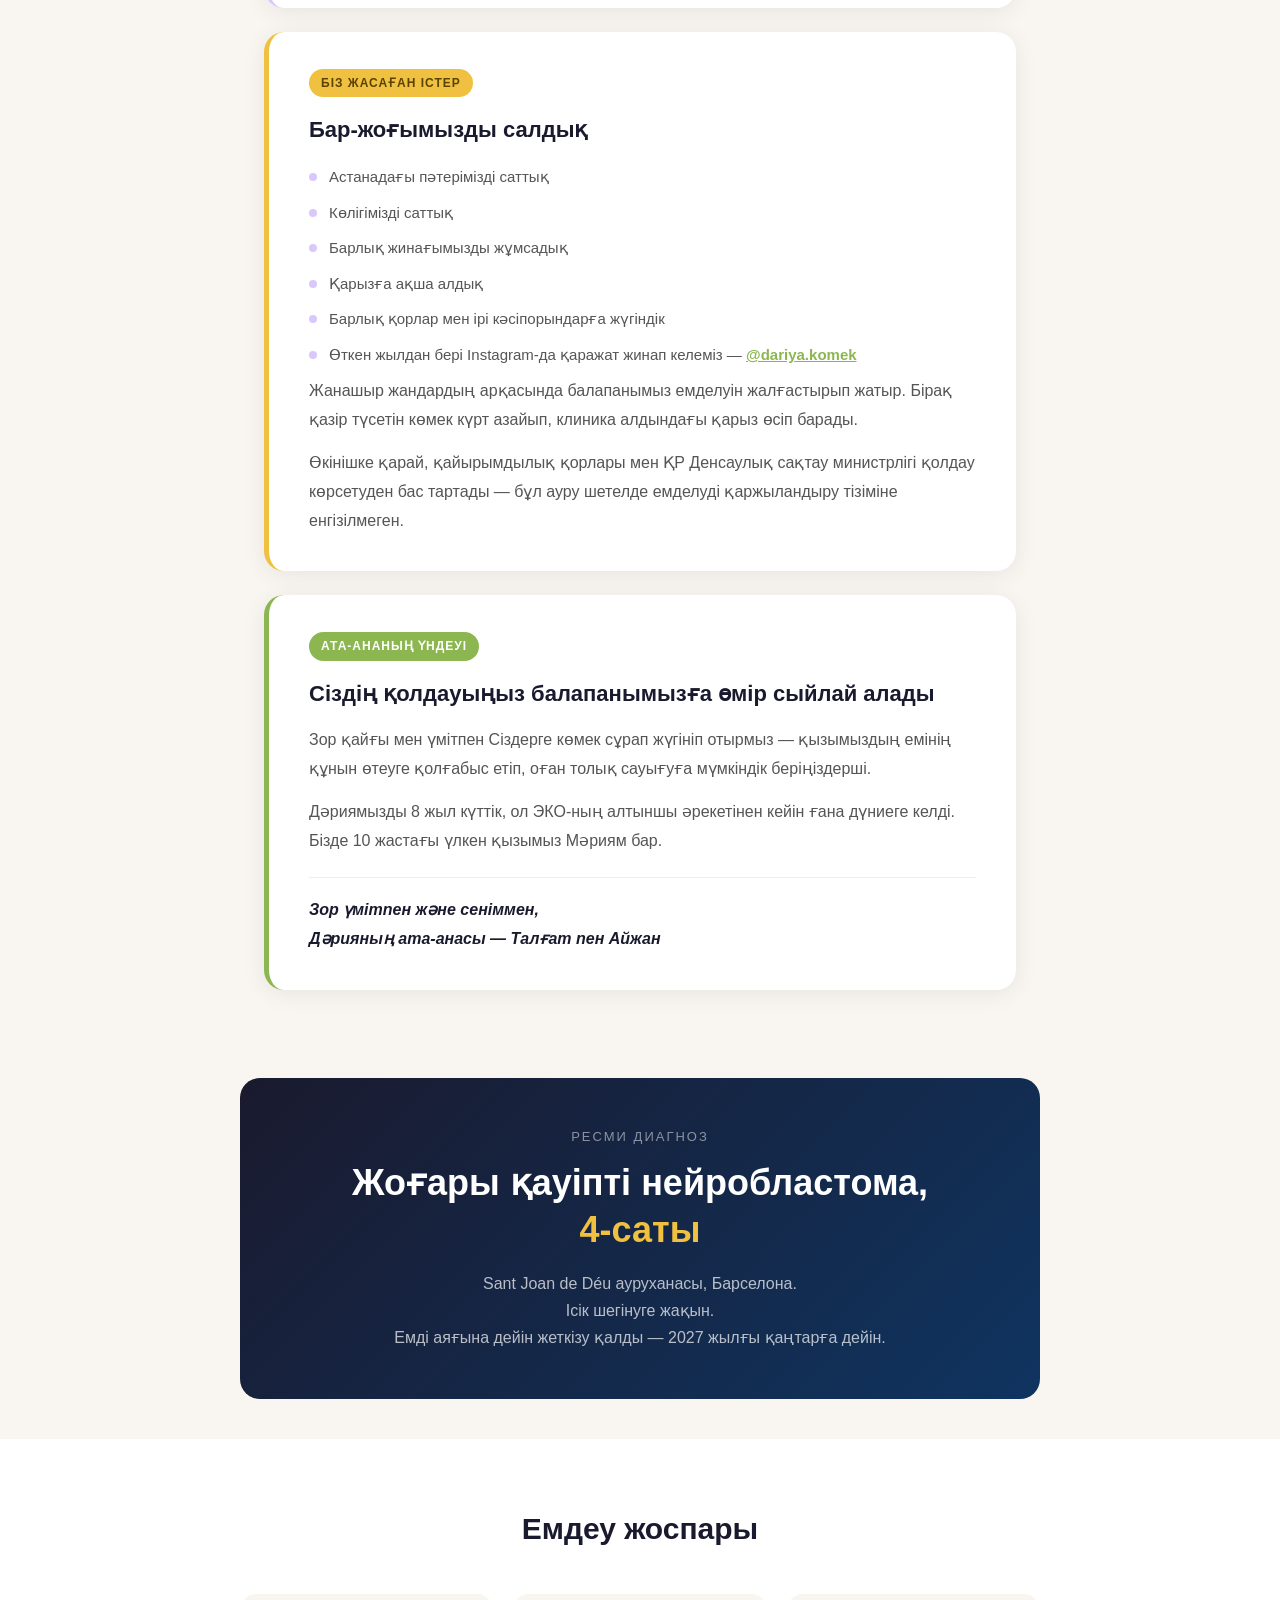
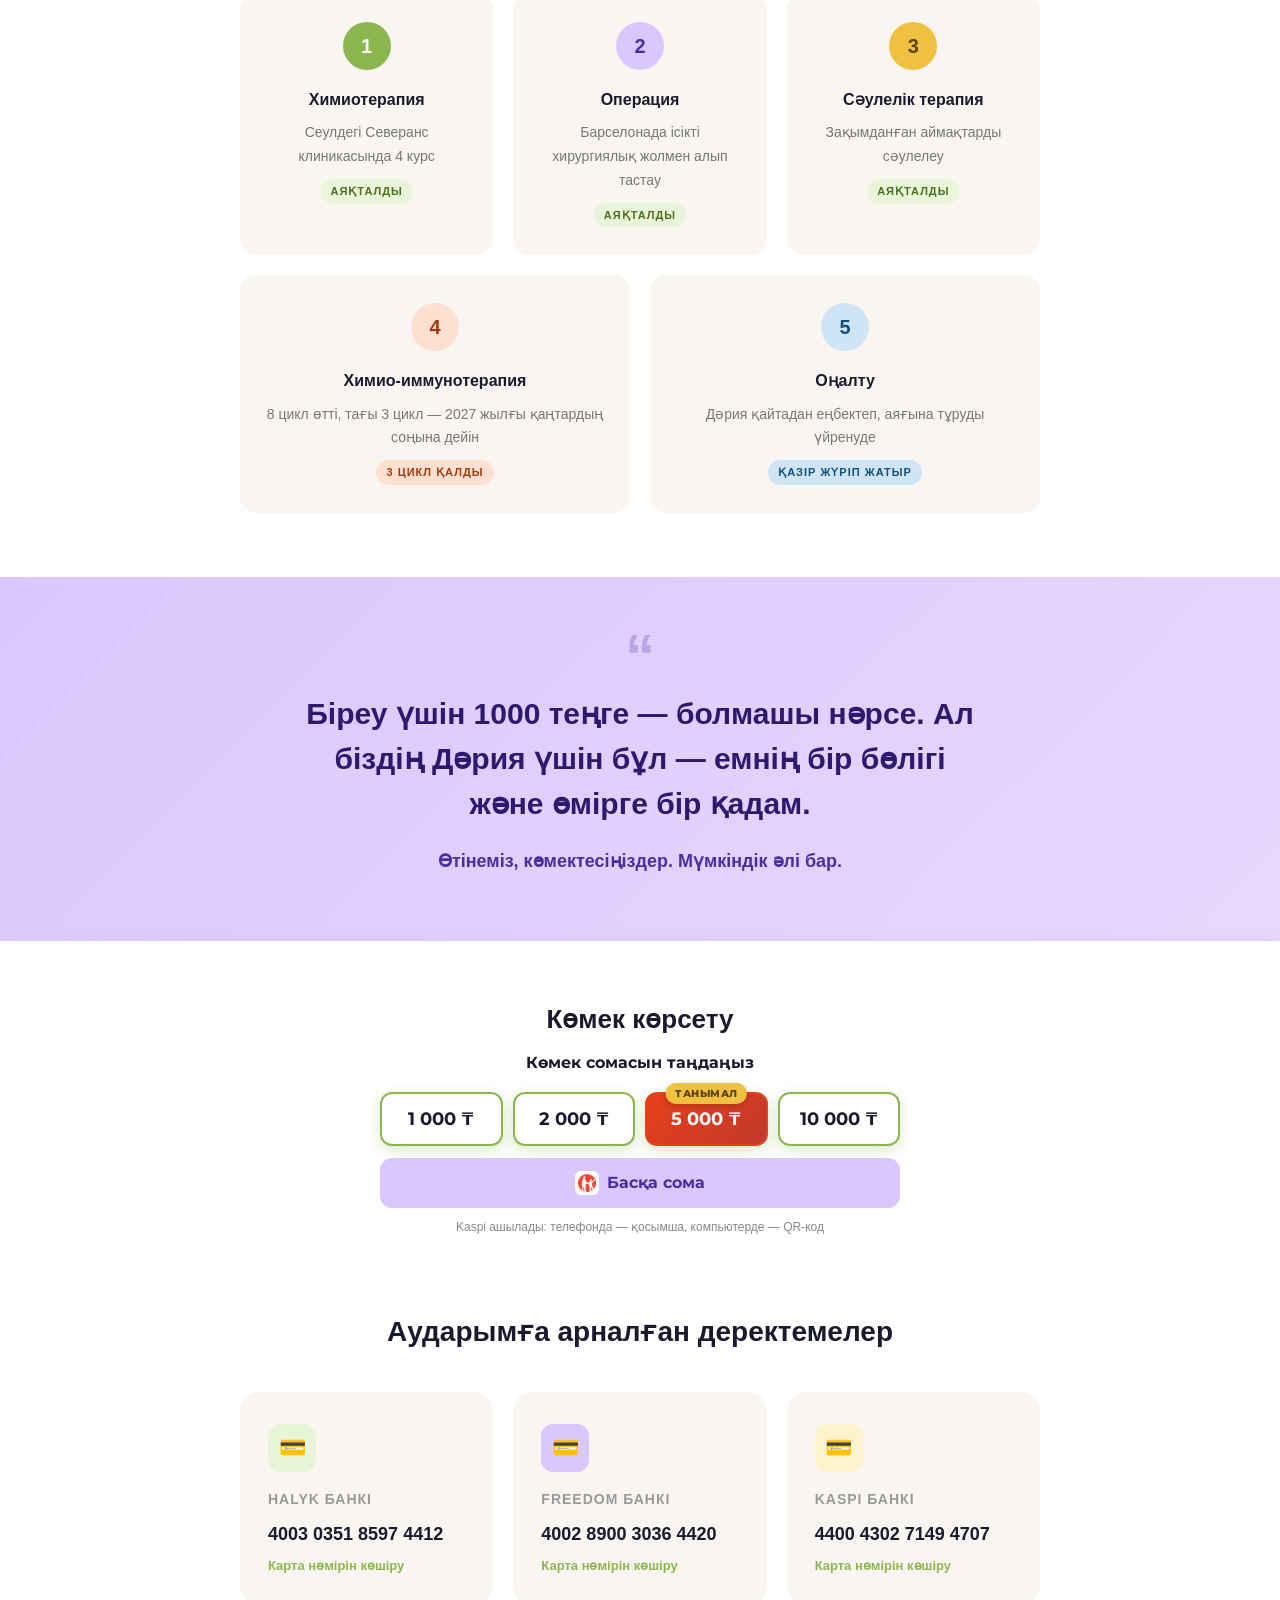
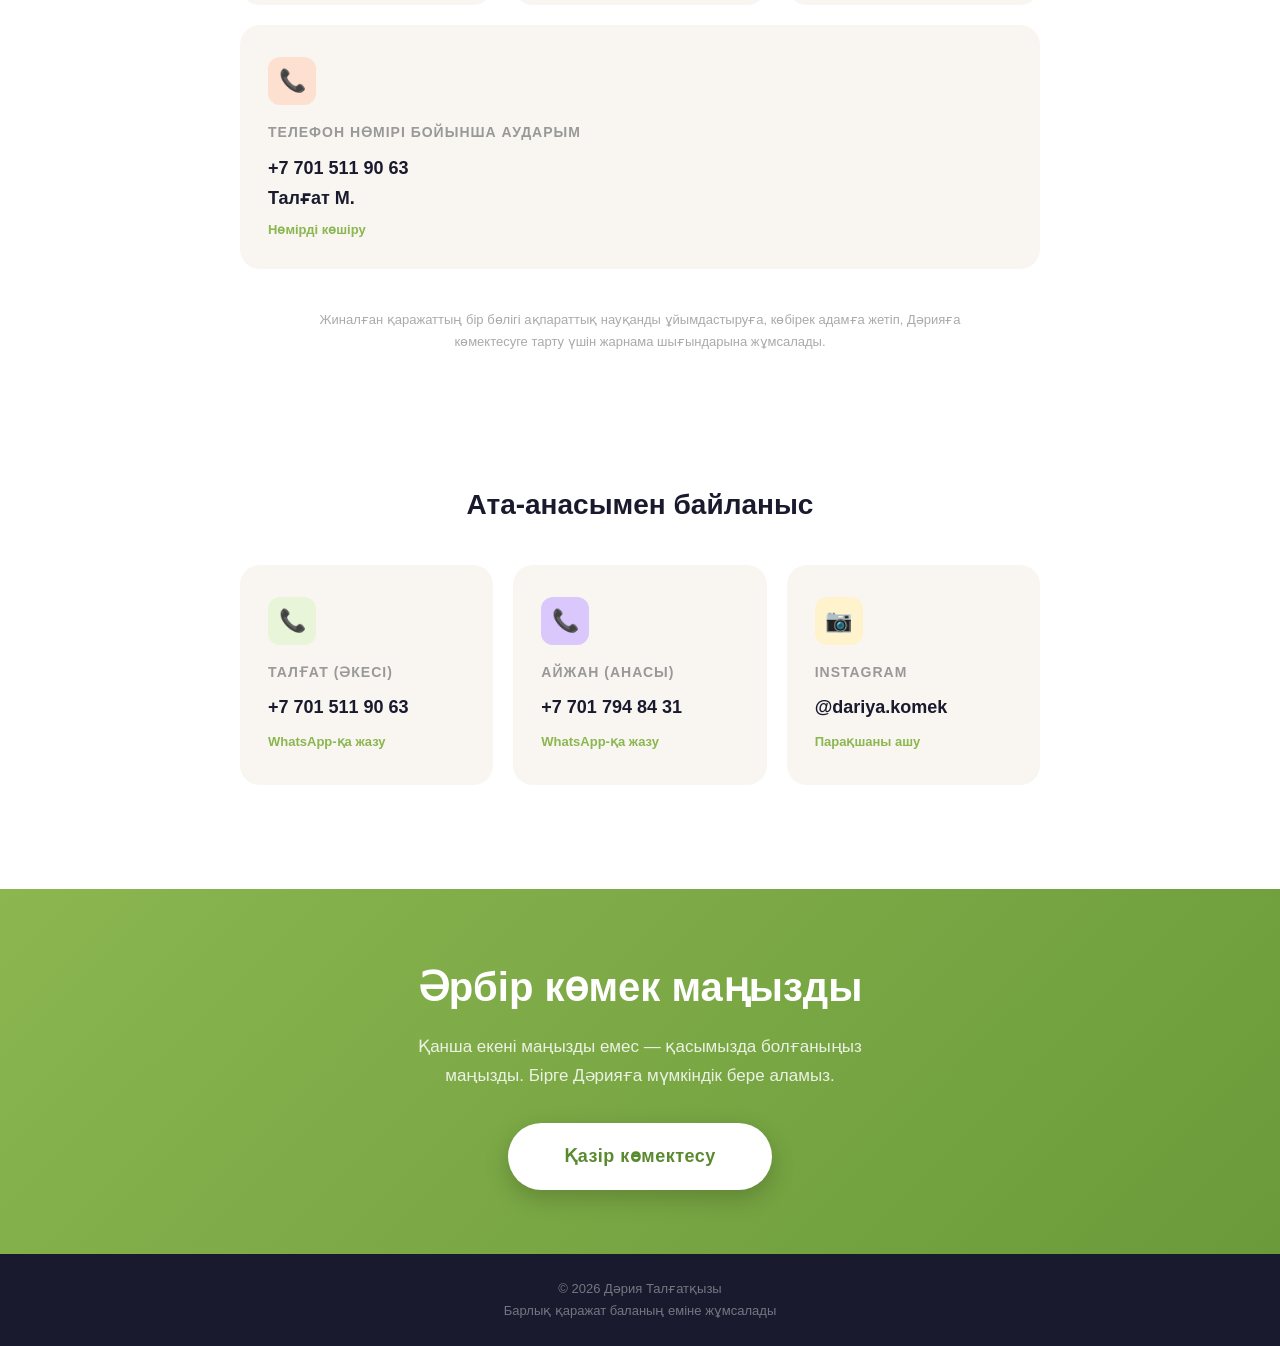
==== commit a11e71fb: "Кнопки сумм: ссылка Kaspi с уже введённой суммой через dariyakomek.kz, при ошибке обычная ссылка" ====
--- a/kz/index.html
+++ b/kz/index.html
@@ -45,10 +45,10 @@
         </div>
         <div class="donate-title">Көмек сомасын таңдаңыз</div>
         <div class="donate-amounts">
-          <a class="donate-amount" href="https://pay.kaspi.kz/pay/2qt9fn5a" target="_blank" rel="noopener">1 000 ₸</a>
-          <a class="donate-amount" href="https://pay.kaspi.kz/pay/2qt9fn5a" target="_blank" rel="noopener">2 000 ₸</a>
-          <a class="donate-amount popular" href="https://pay.kaspi.kz/pay/2qt9fn5a" target="_blank" rel="noopener"><span class="donate-badge">Танымал</span>5 000 ₸</a>
-          <a class="donate-amount" href="https://pay.kaspi.kz/pay/2qt9fn5a" target="_blank" rel="noopener">10 000 ₸</a>
+          <a class="donate-amount" data-amount="1000" href="https://pay.kaspi.kz/pay/2qt9fn5a" target="_blank" rel="noopener">1 000 ₸</a>
+          <a class="donate-amount" data-amount="2000" href="https://pay.kaspi.kz/pay/2qt9fn5a" target="_blank" rel="noopener">2 000 ₸</a>
+          <a class="donate-amount popular" data-amount="5000" href="https://pay.kaspi.kz/pay/2qt9fn5a" target="_blank" rel="noopener"><span class="donate-badge">Танымал</span>5 000 ₸</a>
+          <a class="donate-amount" data-amount="10000" href="https://pay.kaspi.kz/pay/2qt9fn5a" target="_blank" rel="noopener">10 000 ₸</a>
         </div>
         <a class="donate-other" href="https://pay.kaspi.kz/pay/2qt9fn5a" target="_blank" rel="noopener"><img src="../img/kaspi_logo.png" alt="" />Басқа сома</a>
         <div class="donate-note">Kaspi ашылады: телефонда — қосымша, компьютерде — QR-код</div>
@@ -285,10 +285,10 @@
   <div class="donate-box">
     <div class="donate-title">Көмек сомасын таңдаңыз</div>
     <div class="donate-amounts">
-      <a class="donate-amount" href="https://pay.kaspi.kz/pay/2qt9fn5a" target="_blank" rel="noopener">1 000 ₸</a>
-      <a class="donate-amount" href="https://pay.kaspi.kz/pay/2qt9fn5a" target="_blank" rel="noopener">2 000 ₸</a>
-      <a class="donate-amount popular" href="https://pay.kaspi.kz/pay/2qt9fn5a" target="_blank" rel="noopener"><span class="donate-badge">Танымал</span>5 000 ₸</a>
-      <a class="donate-amount" href="https://pay.kaspi.kz/pay/2qt9fn5a" target="_blank" rel="noopener">10 000 ₸</a>
+      <a class="donate-amount" data-amount="1000" href="https://pay.kaspi.kz/pay/2qt9fn5a" target="_blank" rel="noopener">1 000 ₸</a>
+      <a class="donate-amount" data-amount="2000" href="https://pay.kaspi.kz/pay/2qt9fn5a" target="_blank" rel="noopener">2 000 ₸</a>
+      <a class="donate-amount popular" data-amount="5000" href="https://pay.kaspi.kz/pay/2qt9fn5a" target="_blank" rel="noopener"><span class="donate-badge">Танымал</span>5 000 ₸</a>
+      <a class="donate-amount" data-amount="10000" href="https://pay.kaspi.kz/pay/2qt9fn5a" target="_blank" rel="noopener">10 000 ₸</a>
     </div>
     <a class="donate-other" href="https://pay.kaspi.kz/pay/2qt9fn5a" target="_blank" rel="noopener"><img src="../img/kaspi_logo.png" alt="" />Басқа сома</a>
     <div class="donate-note">Kaspi ашылады: телефонда — қосымша, компьютерде — QR-код</div>
--- a/css/style.css
+++ b/css/style.css
@@ -921,6 +921,7 @@
   animation: popular-pulse 2s ease-out infinite;
 }
 .donate-amount.popular:hover { transform: translateY(-2px) scale(1.03); }
+.donate-amount.loading { opacity: 0.6; cursor: progress; pointer-events: none; }
 .donate-badge {
   position: absolute; top: -11px; left: 50%; transform: translateX(-50%);
   background: #f0c040; color: #5a4200;
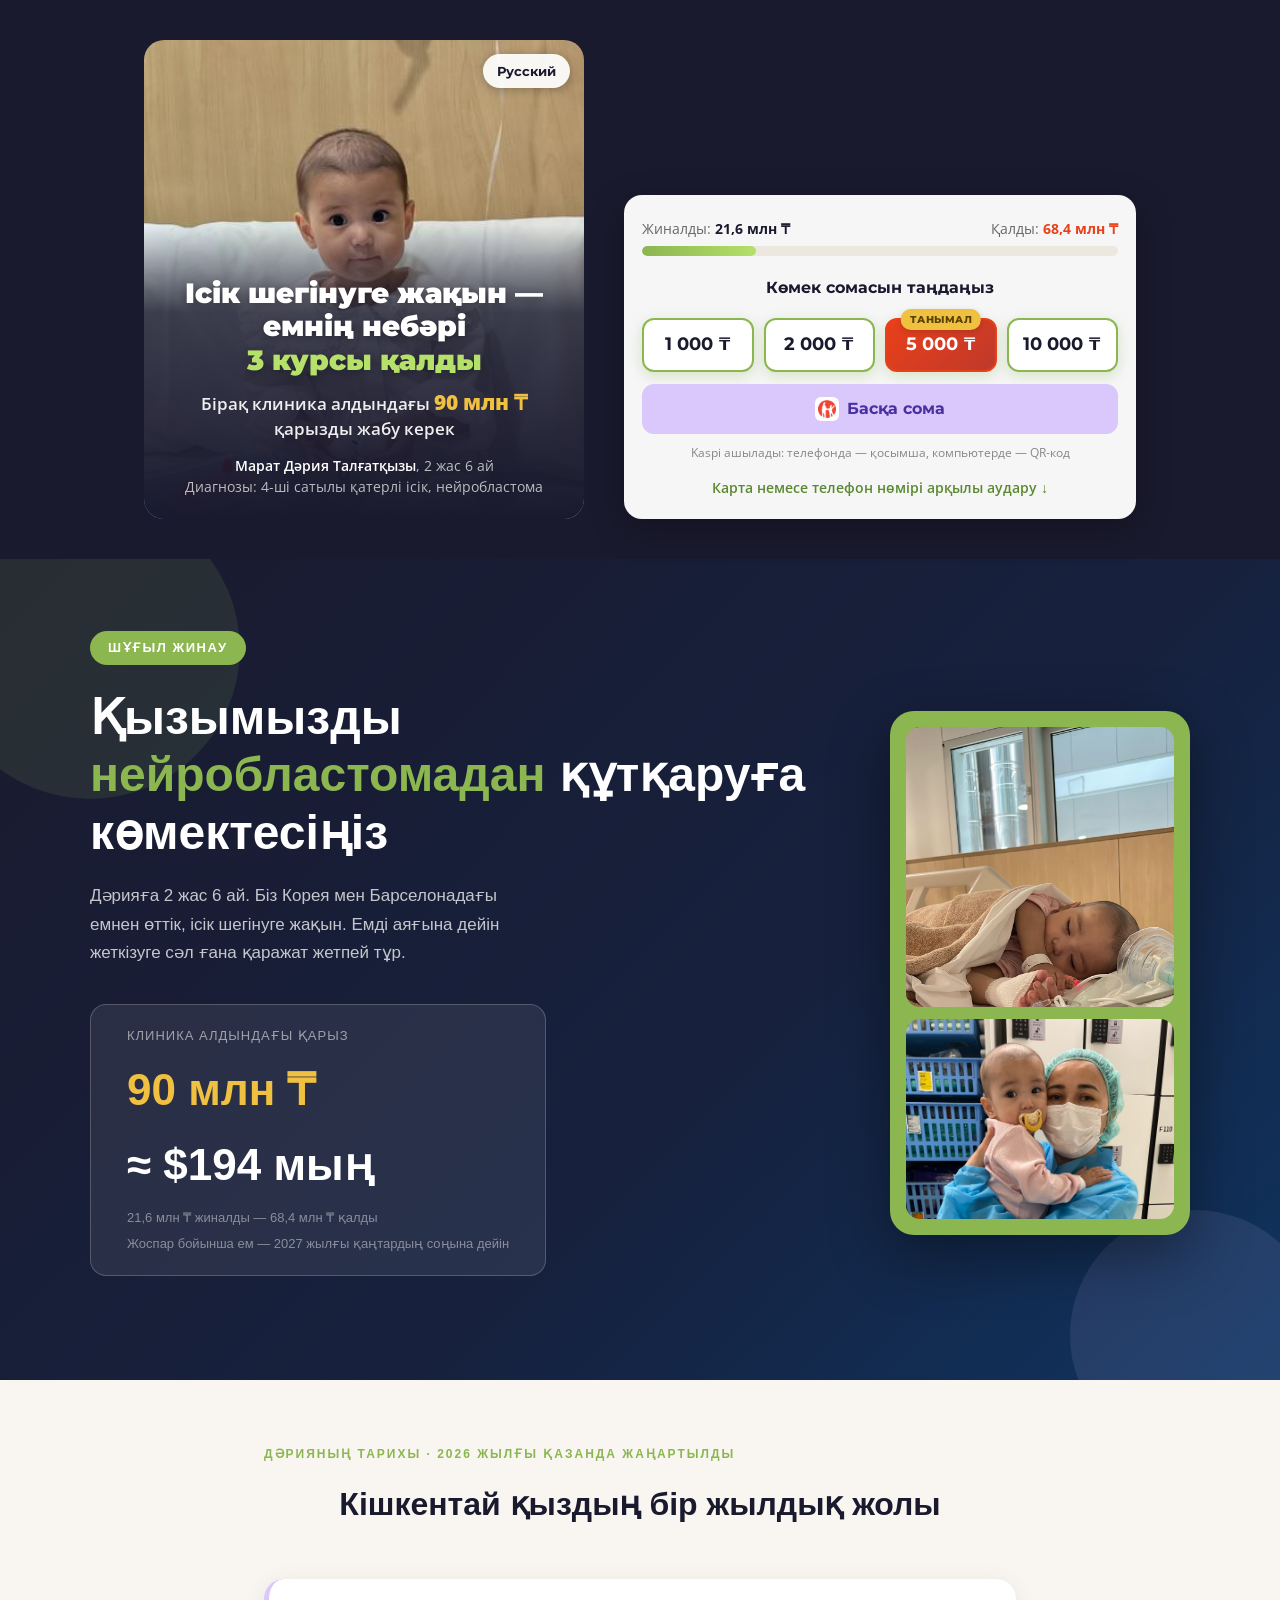
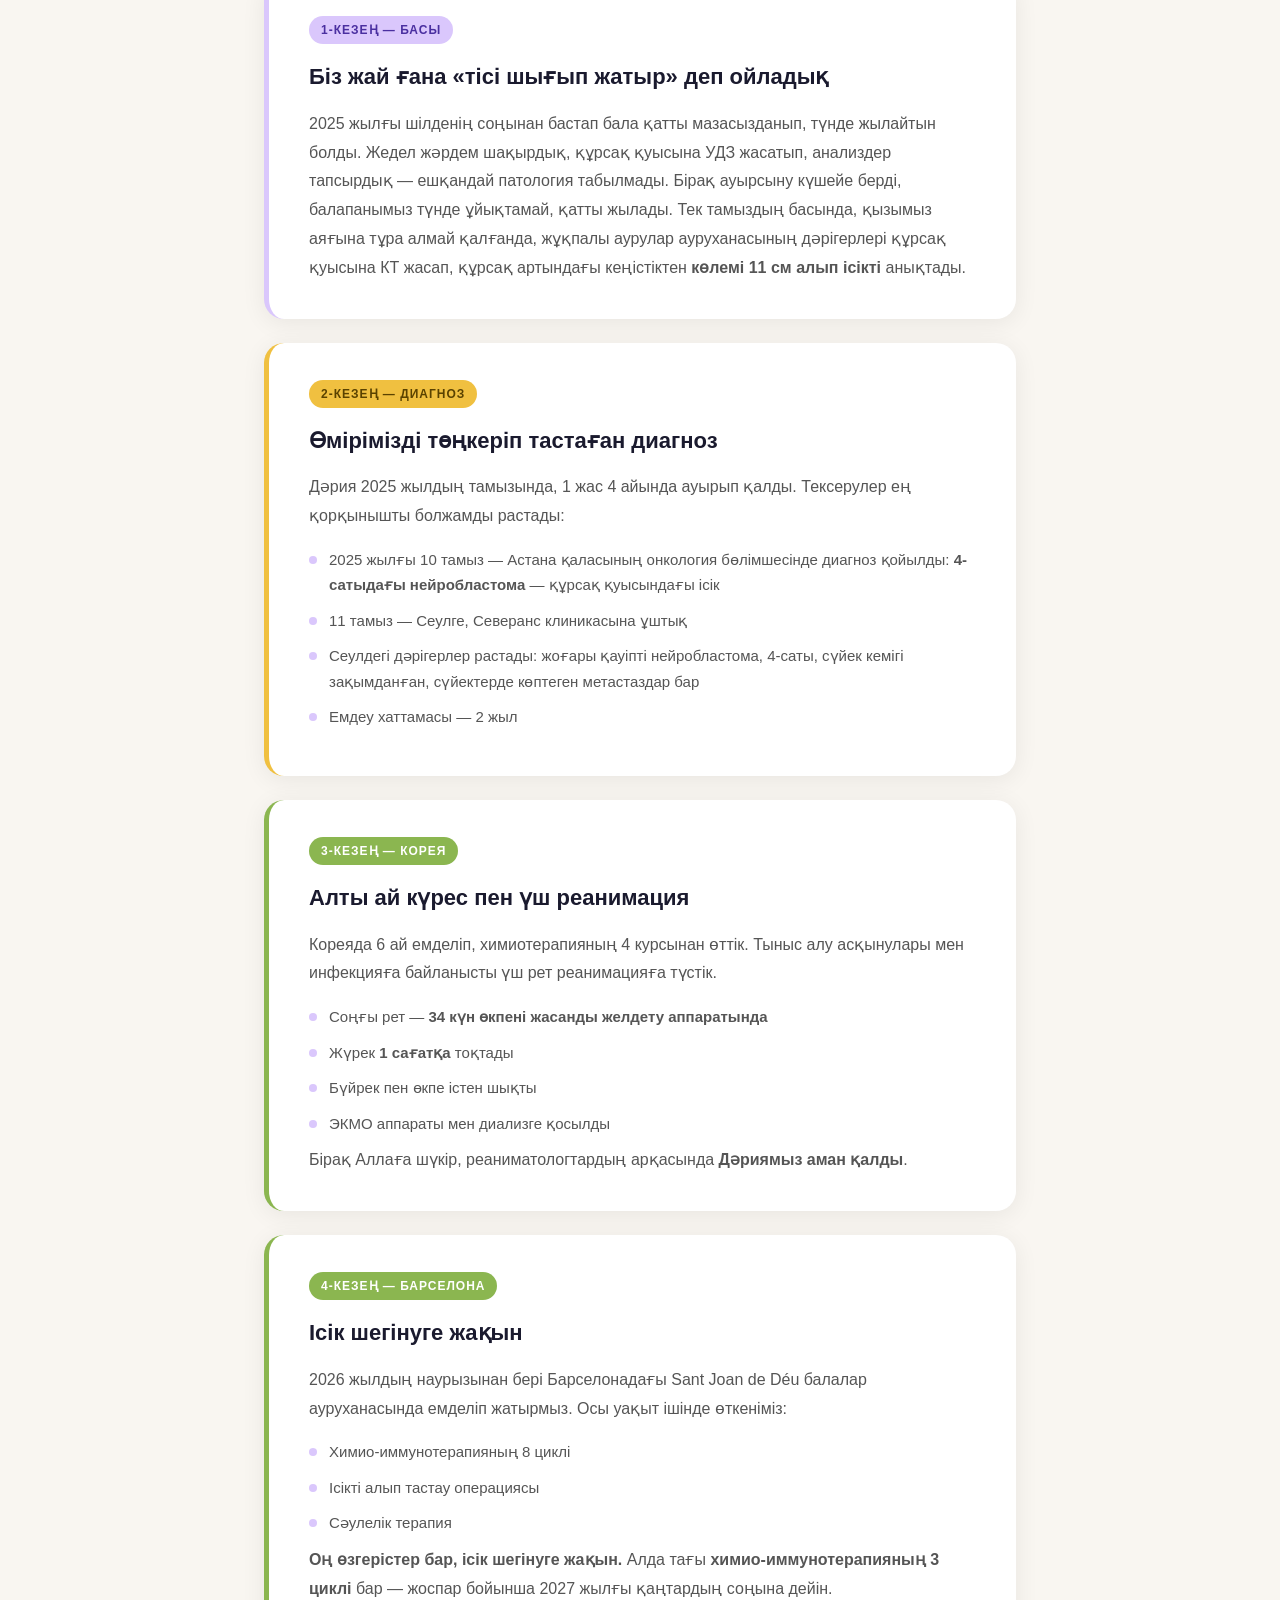
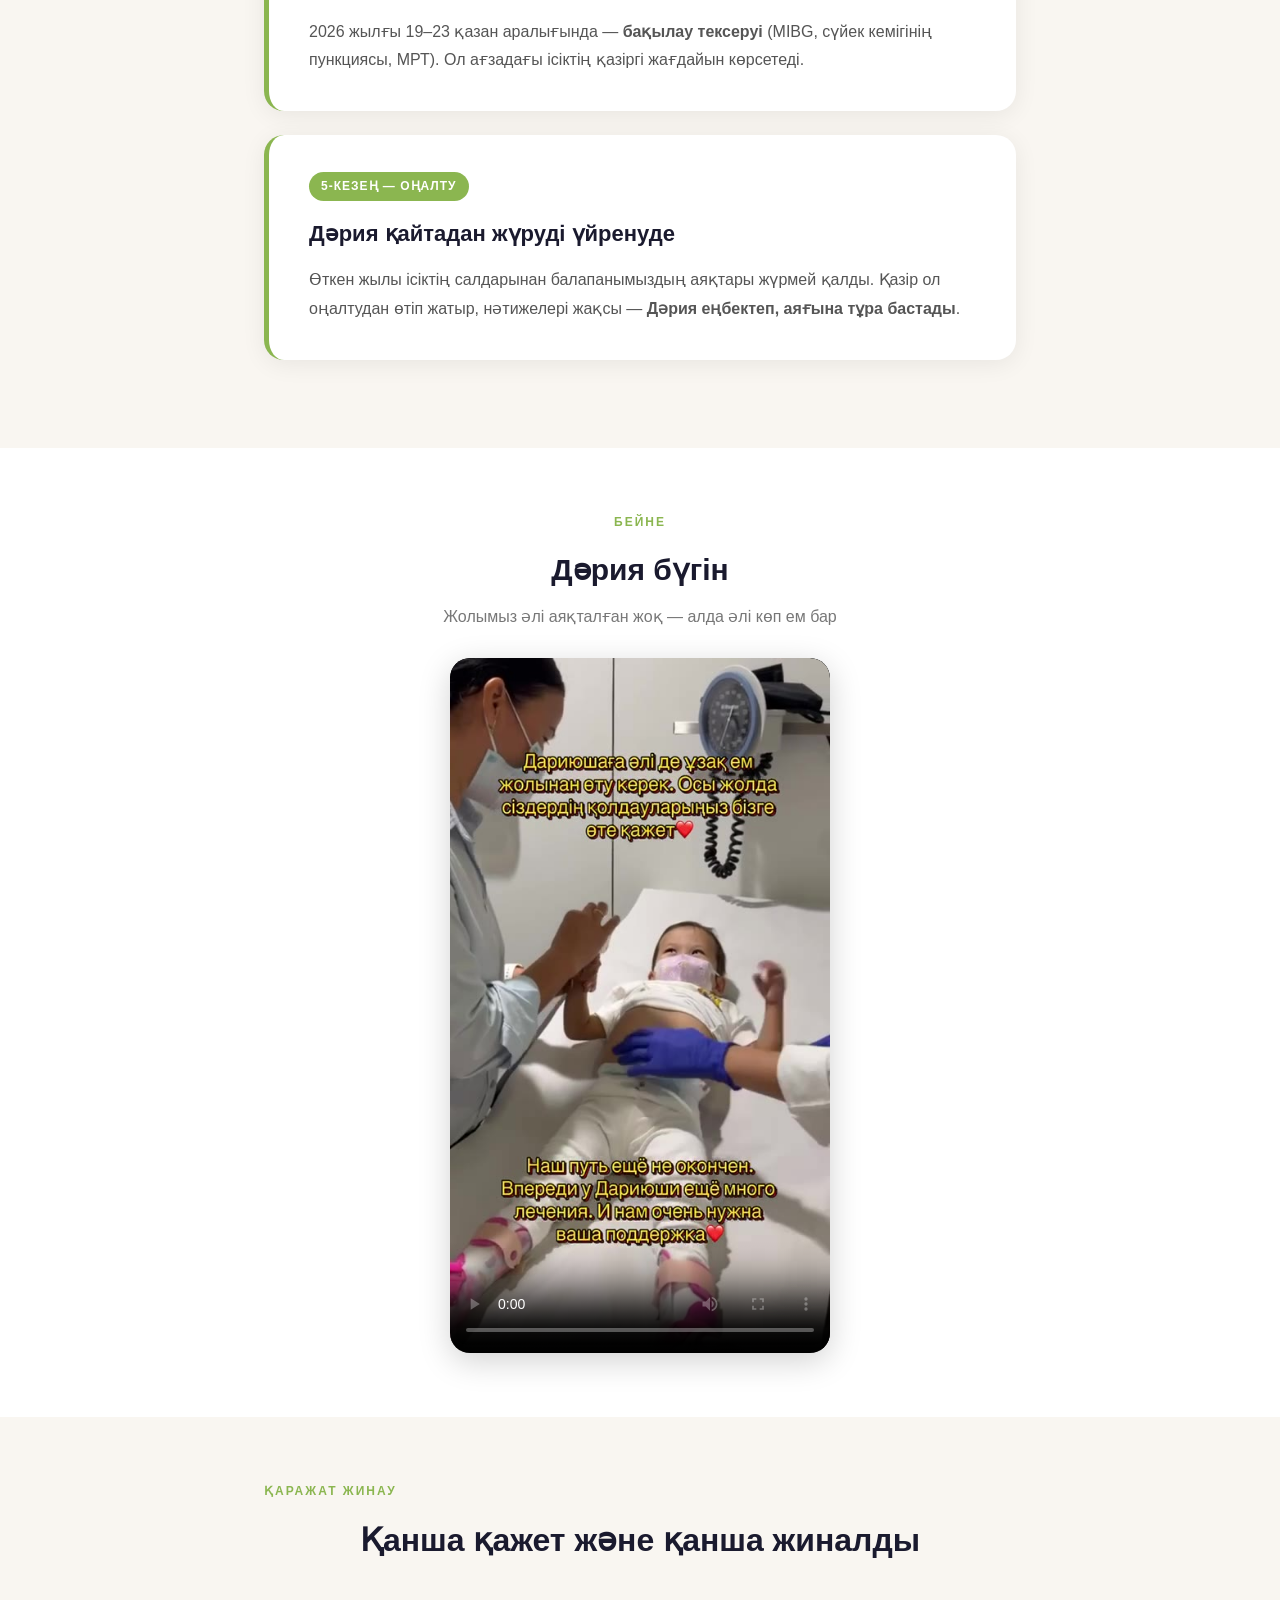
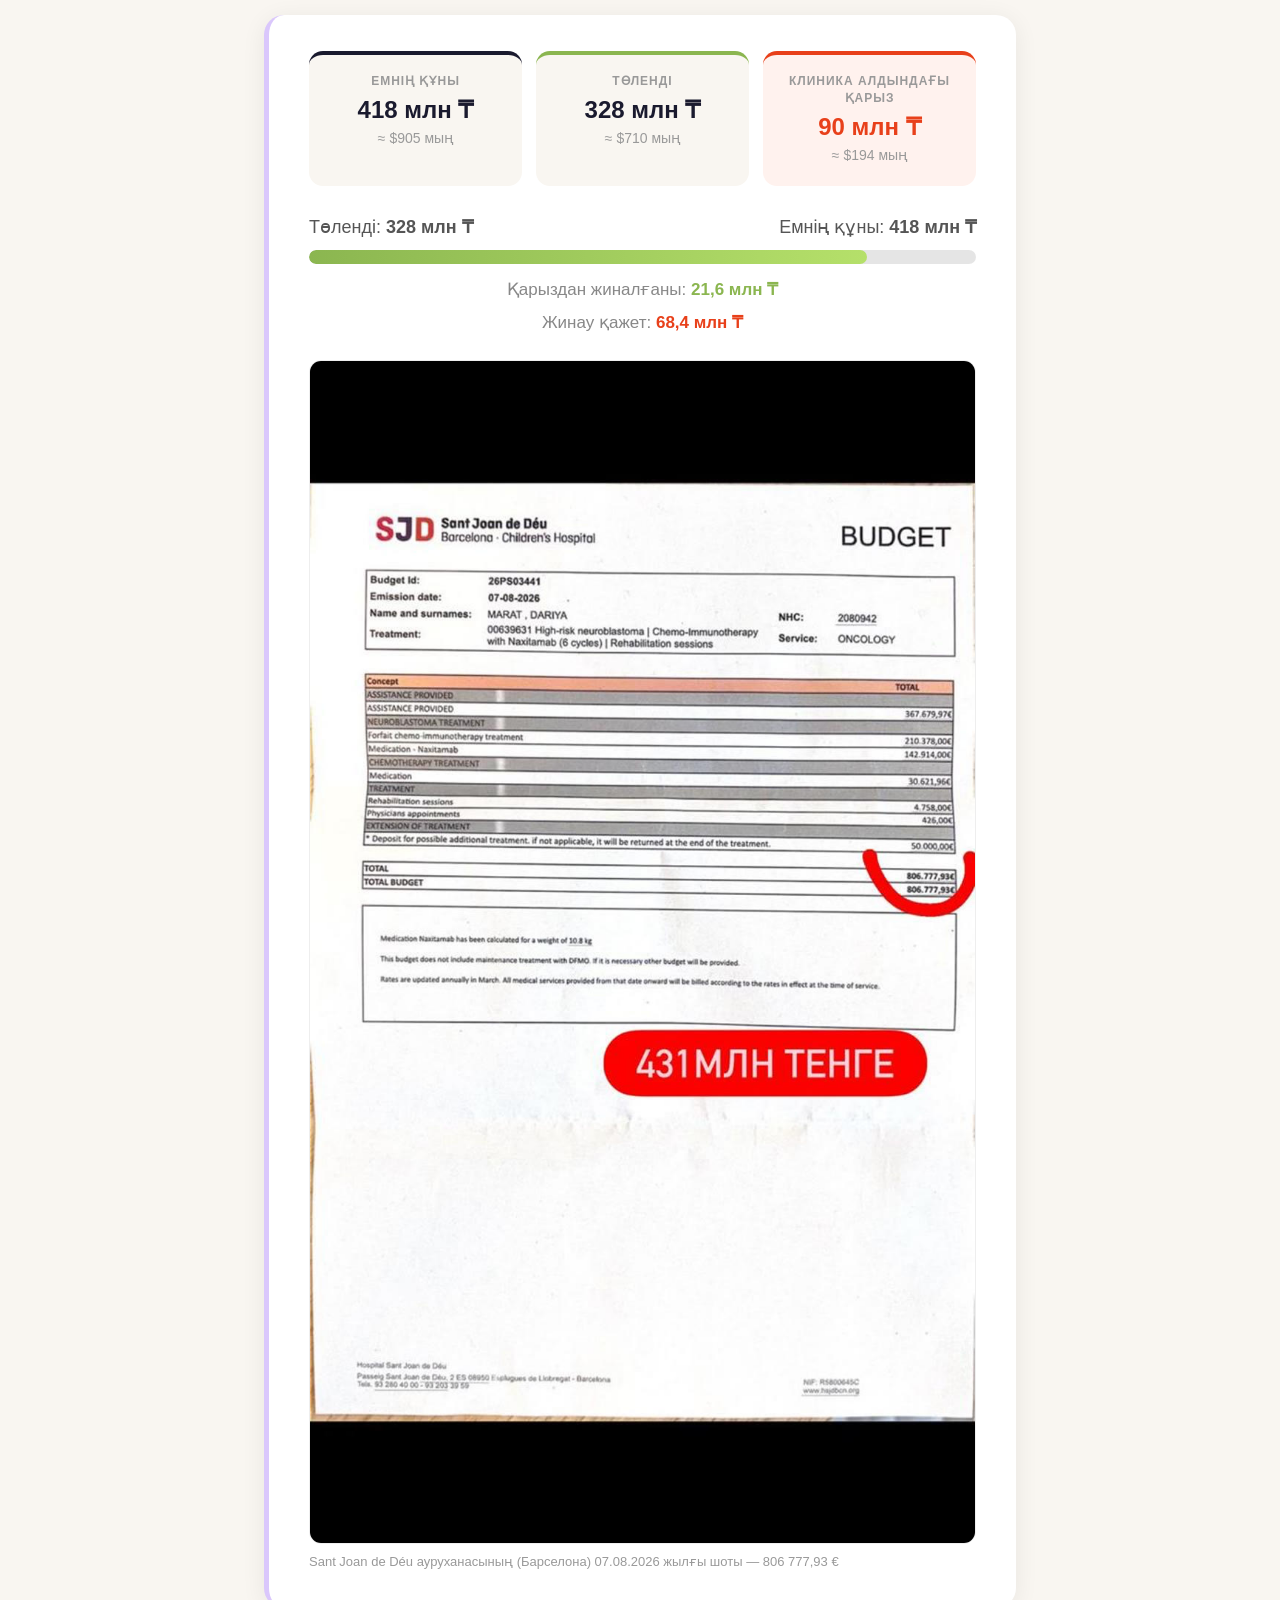
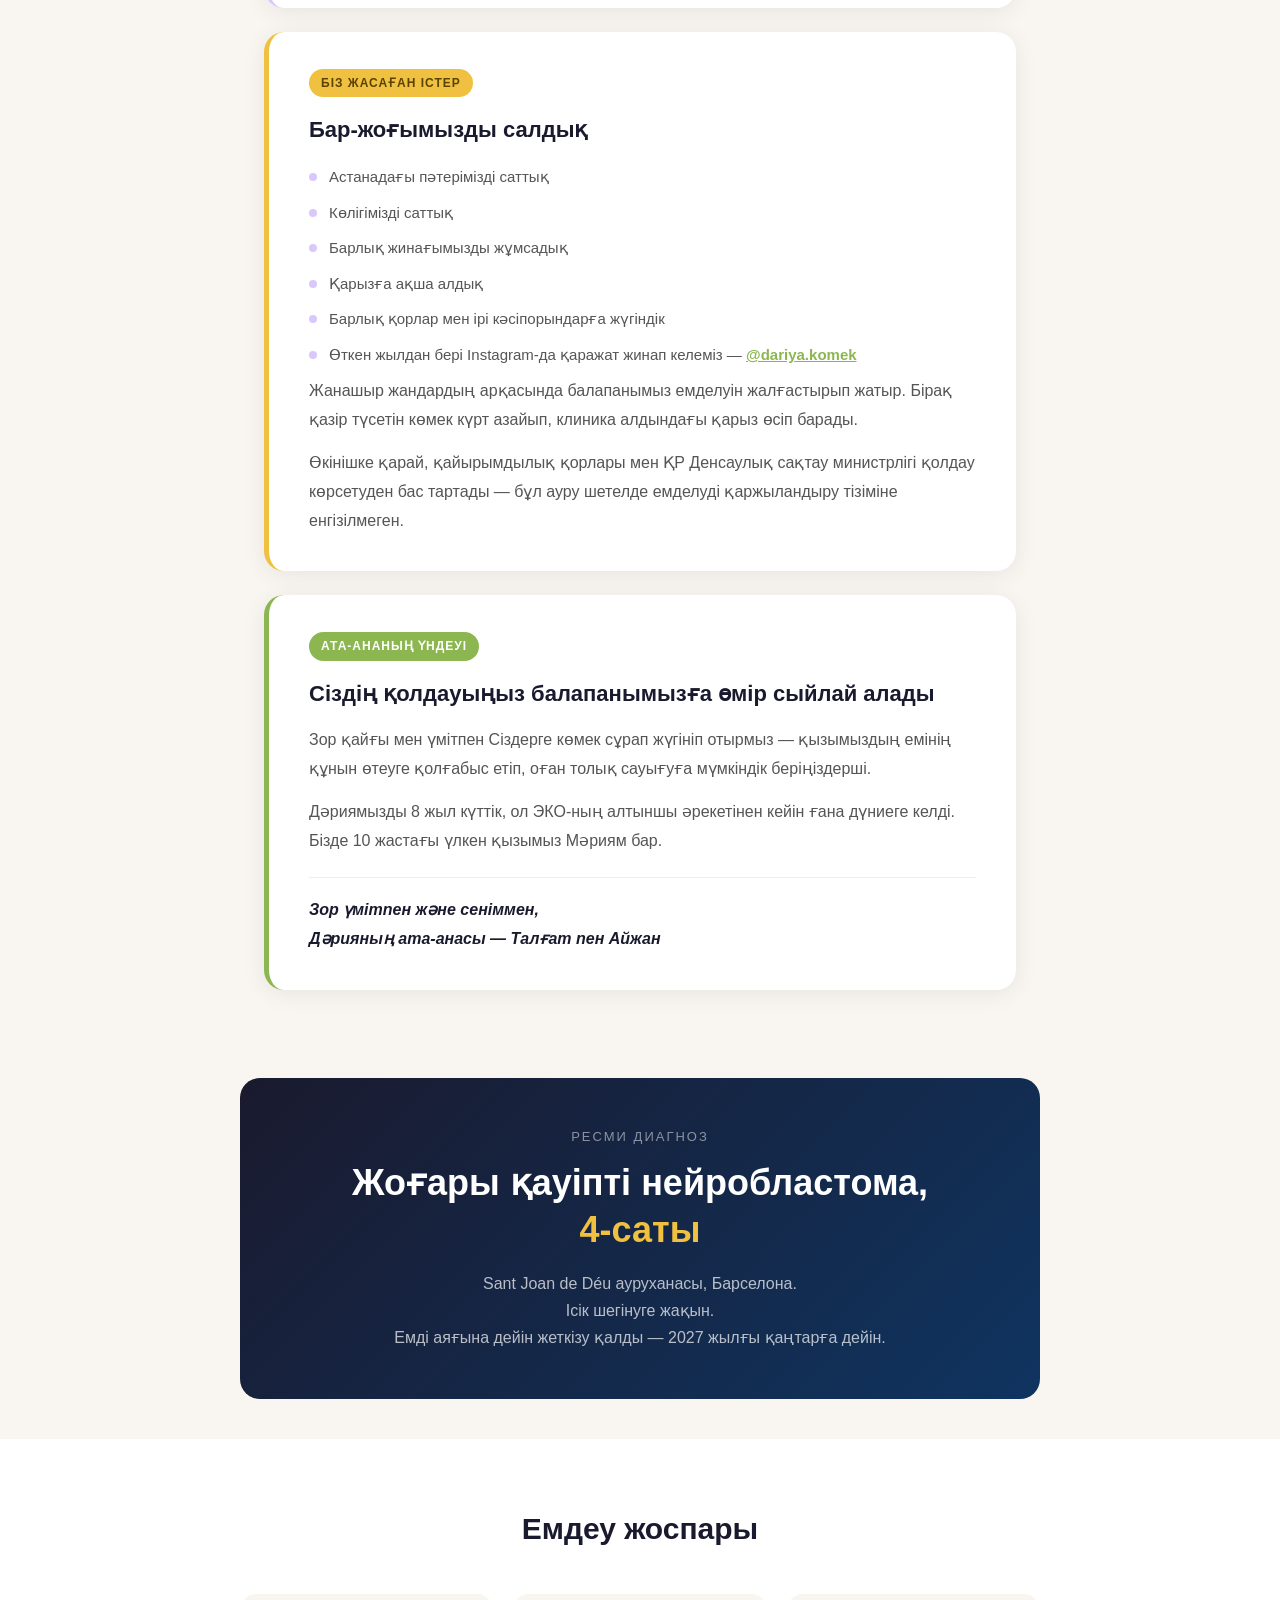
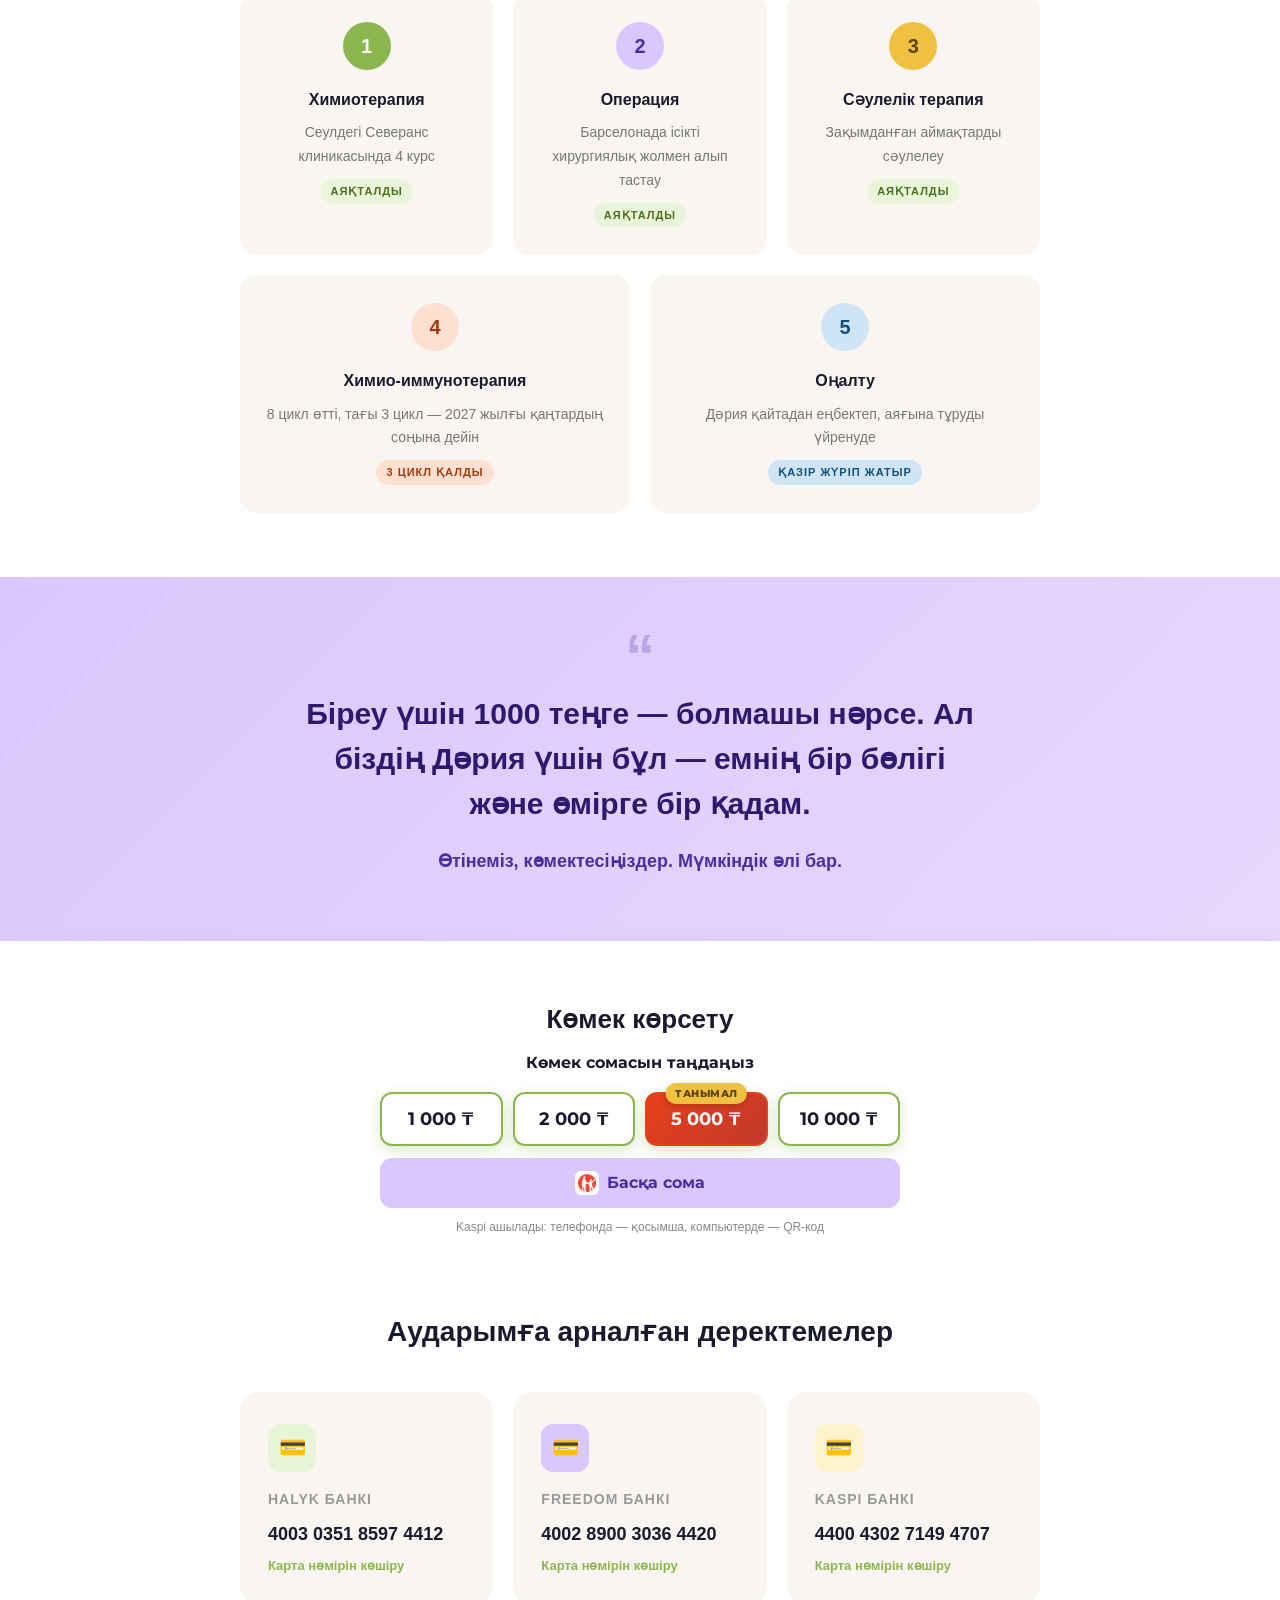
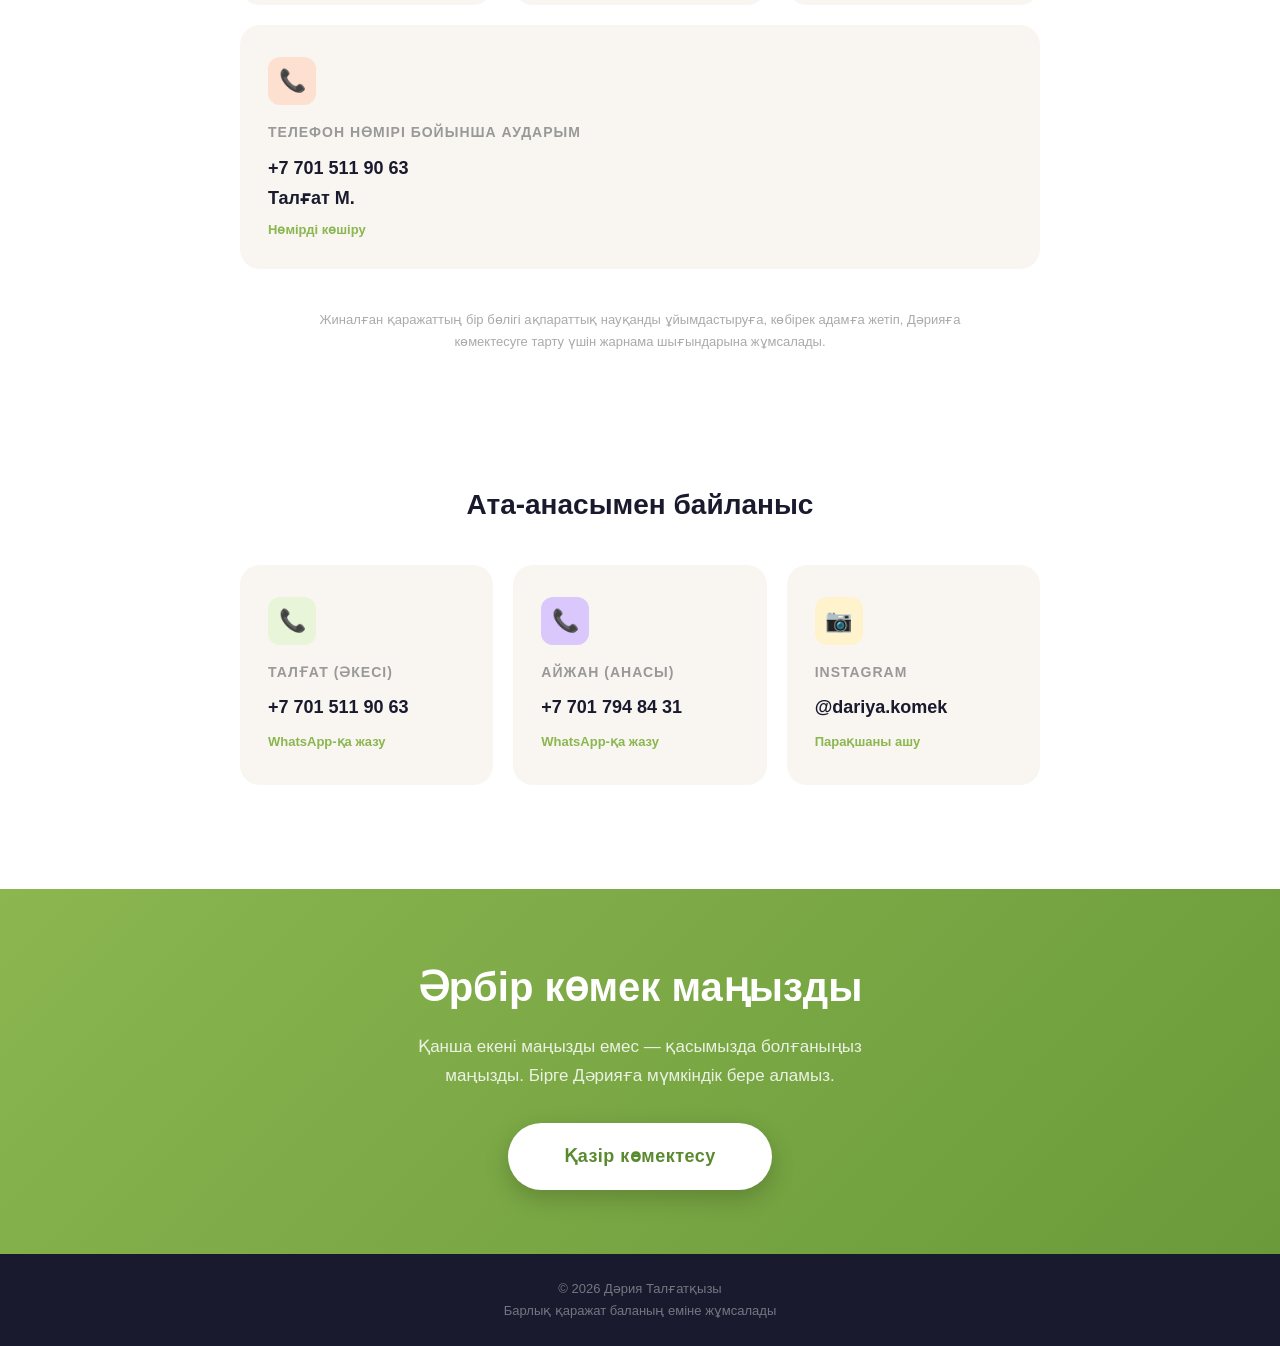
==== commit 00626861: "Собрано 21,6 млн ₸ из долга, осталось 68,4 млн ₸" ====
--- a/kz/index.html
+++ b/kz/index.html
@@ -14,11 +14,28 @@
   <meta property="og:type" content="website" />
   <meta property="og:url" content="https://dariya-komek.github.io/site/kz/" />
   <meta property="og:title" content="Дәрияны құтқаруға көмектесіңіз — 4-сатыдағы нейробластома" />
-  <meta property="og:description" content="Дәрияға 2 жас 6 ай. Ісік шегінуге жақын — емнің небәрі 3 курсы қалды. 84 млн ₸ жетпей тұр." />
+  <meta property="og:description" content="Дәрияға 2 жас 6 ай. Ісік шегінуге жақын — емнің небәрі 3 курсы қалды. 68,4 млн ₸ жетпей тұр." />
   <meta property="og:image" content="https://dariya-komek.github.io/site/img/img1.jpeg" />
   <meta property="og:locale" content="kk_KZ" />
   <meta name="twitter:card" content="summary_large_image" />
   <link rel="stylesheet" href="../css/style.css" />
+  <!-- Meta Pixel Code -->
+  <script>
+  !function(f,b,e,v,n,t,s)
+  {if(f.fbq)return;n=f.fbq=function(){n.callMethod?
+  n.callMethod.apply(n,arguments):n.queue.push(arguments)};
+  if(!f._fbq)f._fbq=n;n.push=n;n.loaded=!0;n.version='2.0';
+  n.queue=[];t=b.createElement(e);t.async=!0;
+  t.src=v;s=b.getElementsByTagName(e)[0];
+  s.parentNode.insertBefore(t,s)}(window, document,'script',
+  'https://connect.facebook.net/en_US/fbevents.js');
+  fbq('init', '1085446607804654');
+  fbq('track', 'PageView');
+  </script>
+  <noscript><img height="1" width="1" style="display:none"
+  src="https://www.facebook.com/tr?id=1085446607804654&ev=PageView&noscript=1"
+  /></noscript>
+  <!-- End Meta Pixel Code -->
 </head>
 <body>
 
@@ -38,10 +55,10 @@
       <div class="panel">
         <div class="raise">
           <div class="raise-labels">
-            <span>Жиналды: <strong>6 млн ₸</strong></span>
-            <span>Қалды: <strong class="left">84 млн ₸</strong></span>
+            <span>Жиналды: <strong>21,6 млн ₸</strong></span>
+            <span>Қалды: <strong class="left">68,4 млн ₸</strong></span>
           </div>
-          <div class="progress-bar"><div class="progress-fill" data-value="6" data-total="90"></div></div>
+          <div class="progress-bar"><div class="progress-fill" data-value="21.567" data-total="90"></div></div>
         </div>
         <div class="donate-title">Көмек сомасын таңдаңыз</div>
         <div class="donate-amounts">
@@ -71,7 +88,7 @@
       <div class="urgency-box">
         <div class="urgency-label">Клиника алдындағы қарыз</div>
         <div class="urgency-amount"><span>90 млн ₸</span><br> ≈ $194 мың</div>
-        <div class="urgency-date">6 млн ₸ жиналды — 84 млн ₸ қалды</div>
+        <div class="urgency-date">21,6 млн ₸ жиналды — 68,4 млн ₸ қалды</div>
         <div class="urgency-date">Жоспар бойынша ем — 2027 жылғы қаңтардың соңына дейін</div>
       </div>
     </div>
@@ -183,7 +200,7 @@
       </div>
     </div>
 
-    <div class="progress-wrap" style="max-width:100%;margin:0;padding:0;" data-collected="328" data-goal="418" data-raised="6">
+    <div class="progress-wrap" style="max-width:100%;margin:0;padding:0;" data-collected="328" data-goal="418" data-raised="21.567">
       <div class="progress-labels" style="color:#555;font-size:18px;">
         <span>Төленді: <strong id="prog-collected"></strong></span>
         <span>Емнің құны: <strong id="prog-goal"></strong></span>
@@ -191,7 +208,7 @@
       <div class="progress-bar" style="background:rgba(0,0,0,0.1);height:14px;">
         <div class="progress-fill" id="prog-fill" style="width:0%;"></div>
       </div>
-      <div style="text-align:center;margin-top:12px;font-size:17px;color:#888;">Қарыздан жиналғаны: <strong style="color:#8bb650;">6 млн ₸</strong></div>
+      <div style="text-align:center;margin-top:12px;font-size:17px;color:#888;">Қарыздан жиналғаны: <strong style="color:#8bb650;">21,6 млн ₸</strong></div>
       <div style="text-align:center;margin-top:4px;font-size:17px;color:#888;">Жинау қажет: <strong id="prog-remaining" style="color:#e8401a;"></strong></div>
     </div>
 
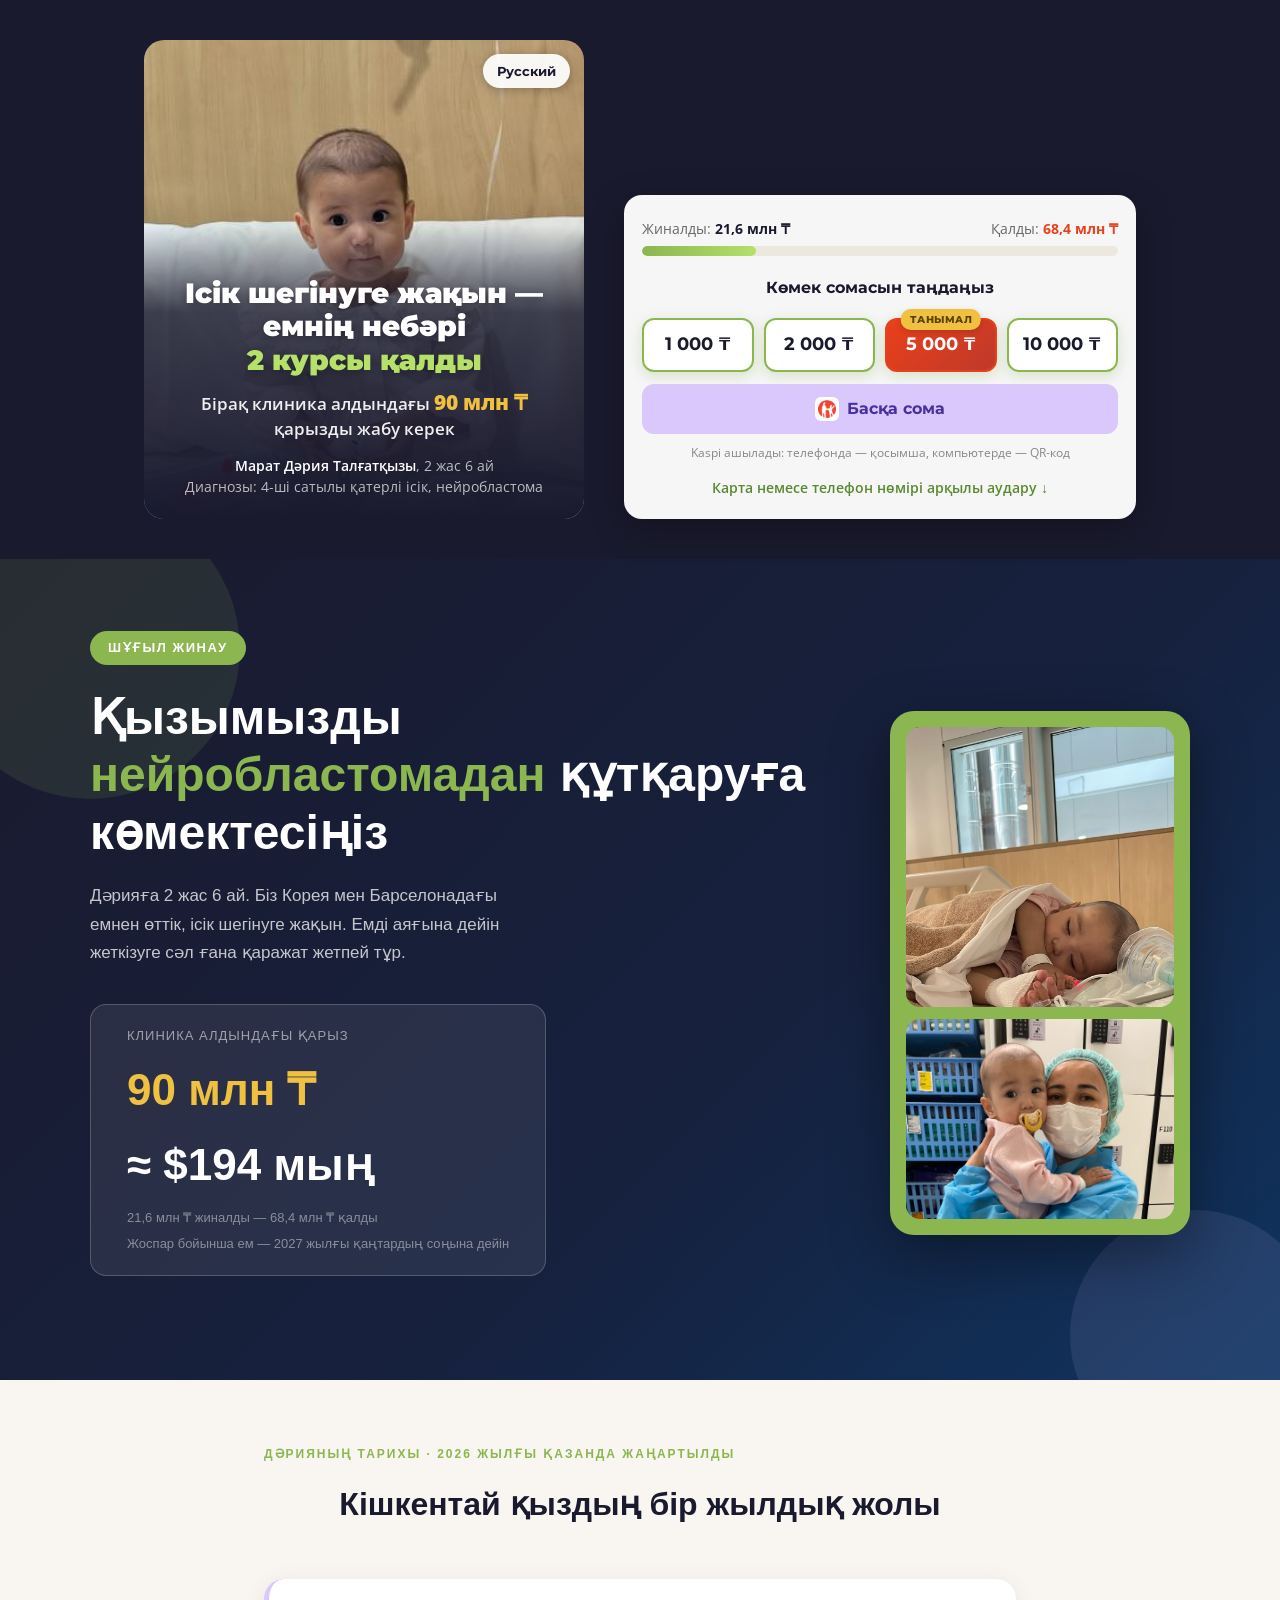
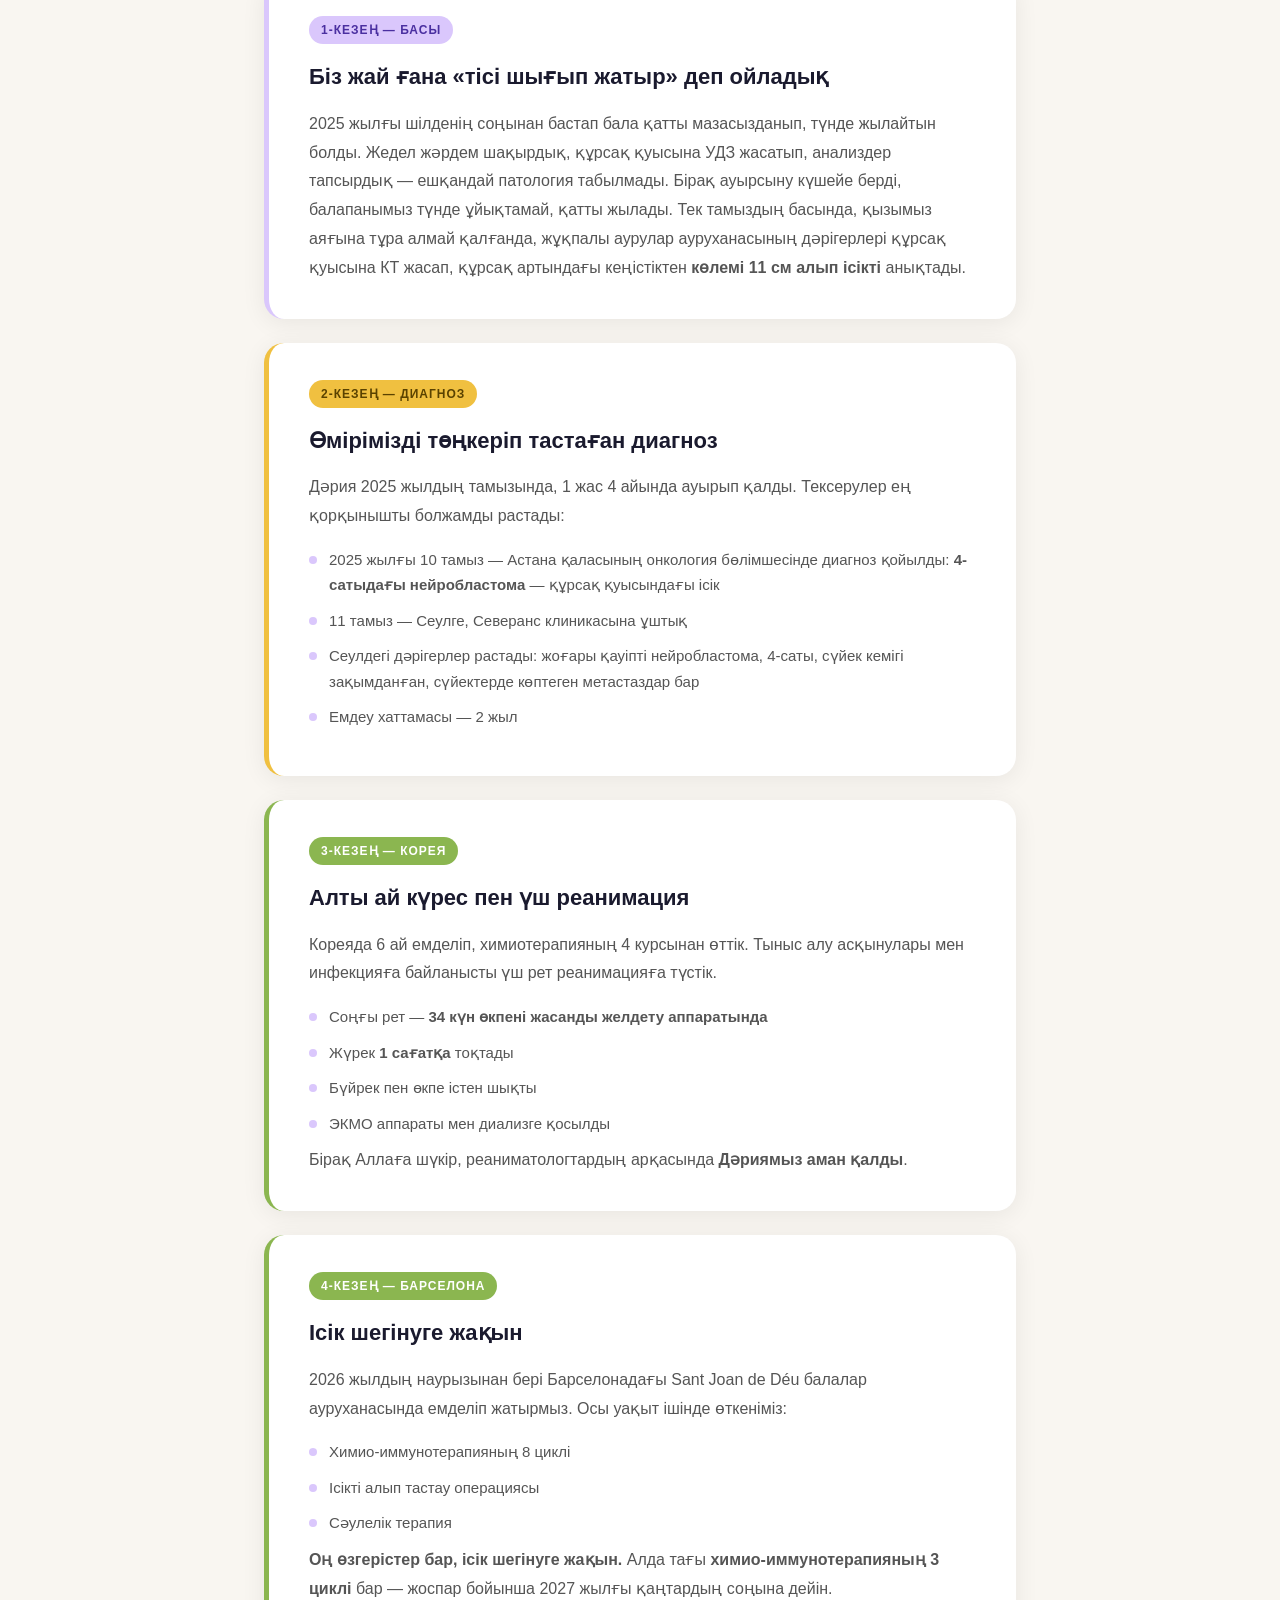
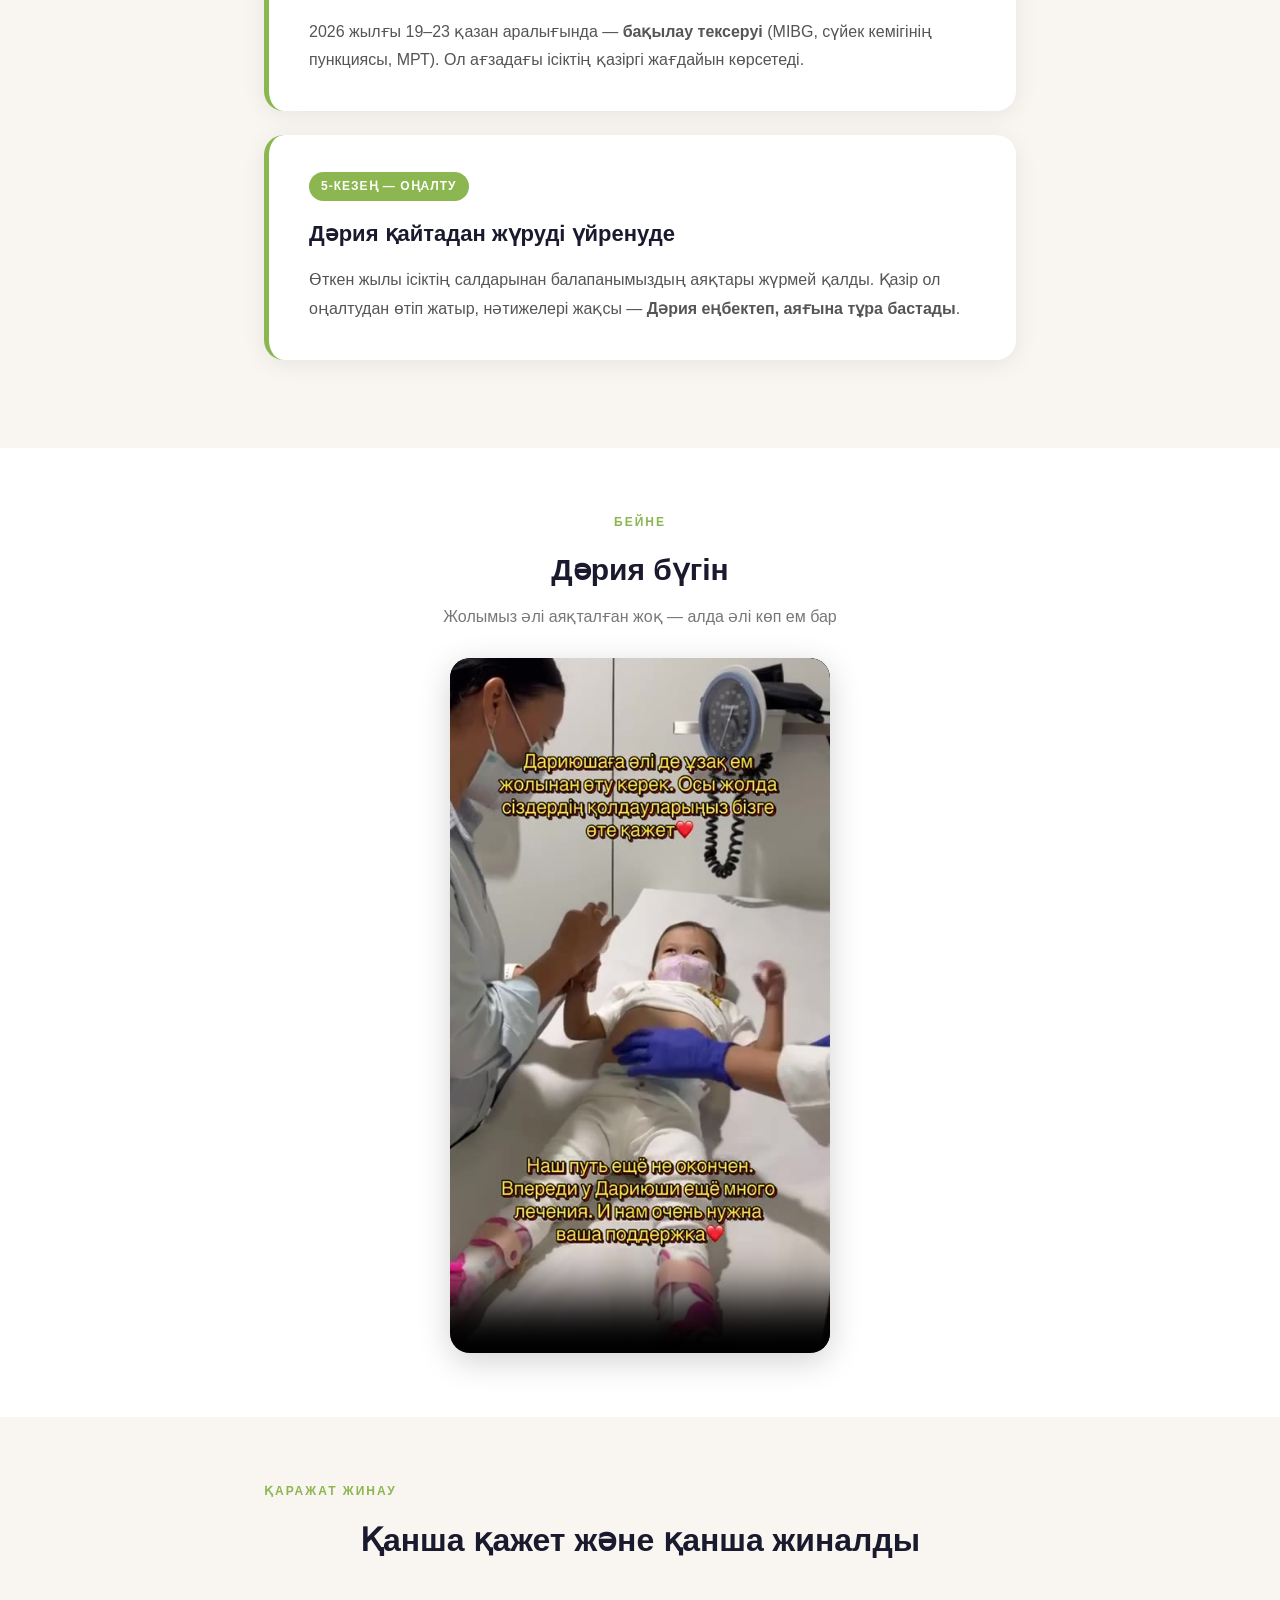
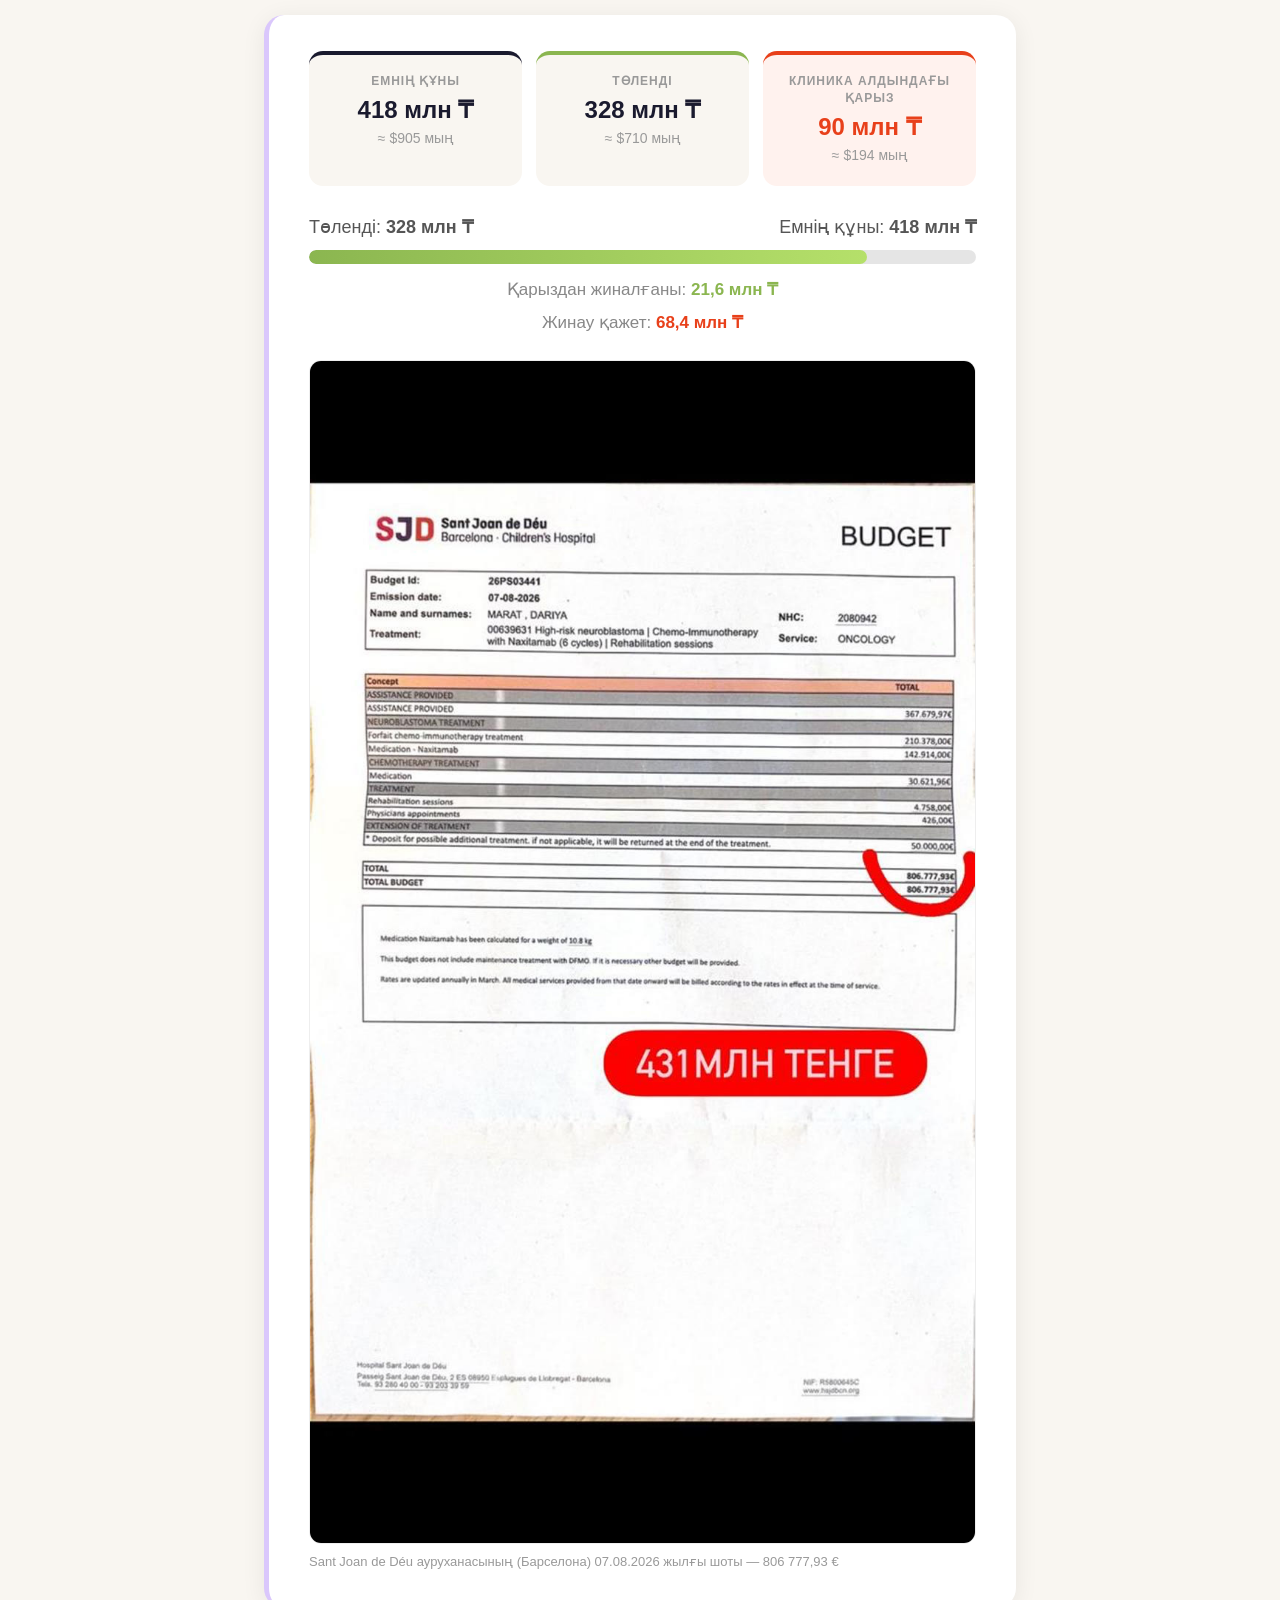
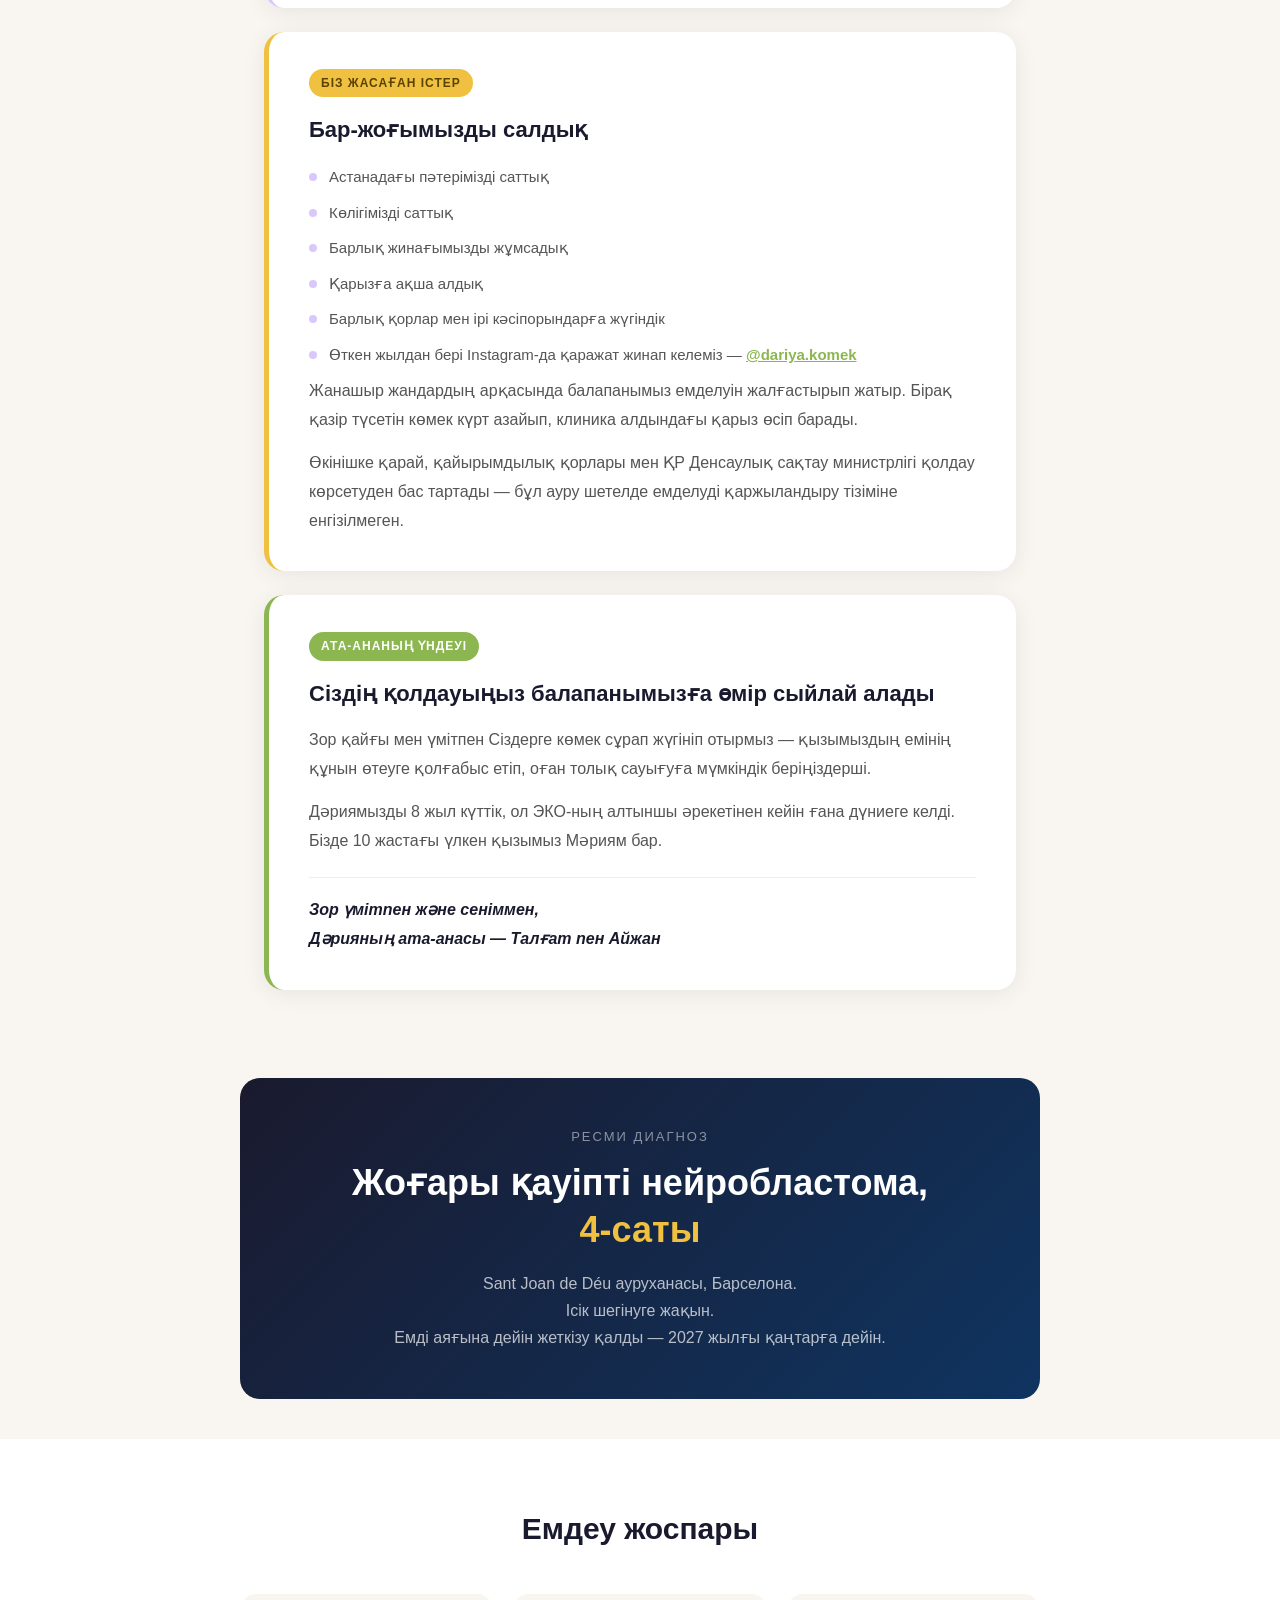
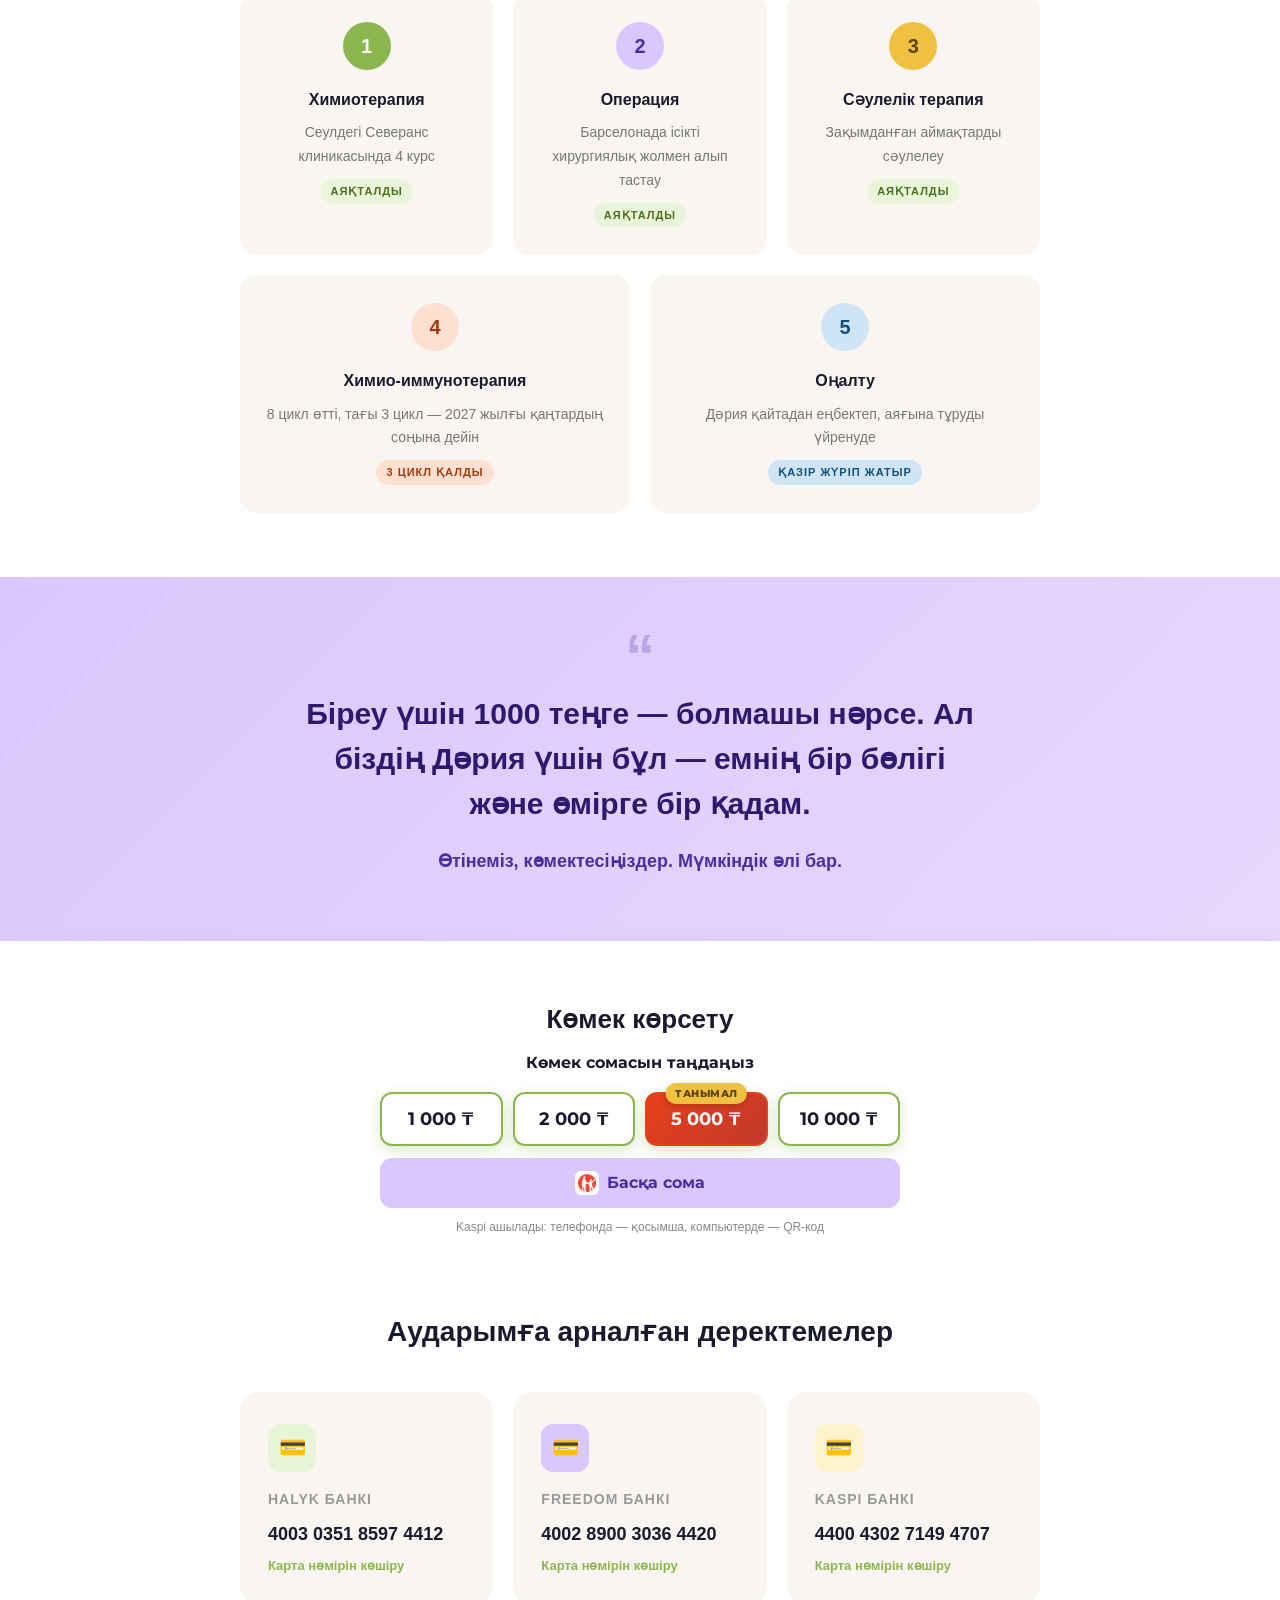
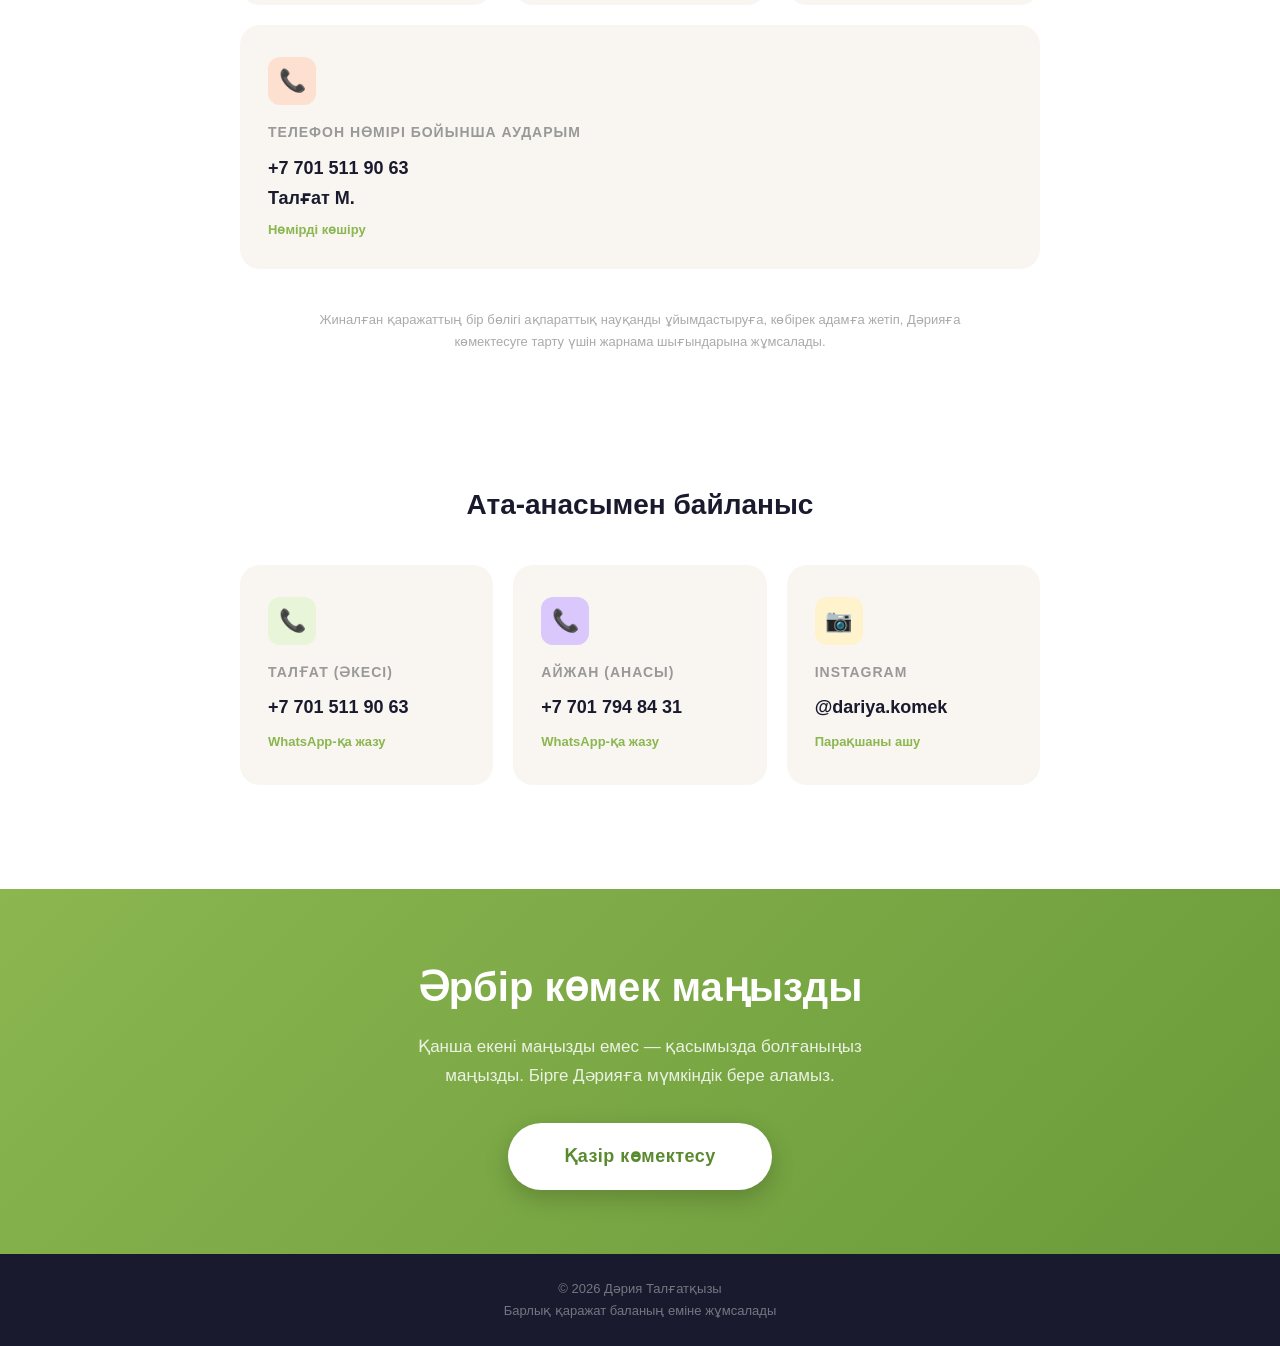
==== commit 7b94fa54: "Осталось 2 курса терапии" ====
--- a/kz/index.html
+++ b/kz/index.html
@@ -4,7 +4,7 @@
   <meta charset="UTF-8" />
   <meta name="viewport" content="width=device-width, initial-scale=1.0" />
   <title>Дәрия Талғатқызы, 2 жаста — 4-сатыдағы нейробластоманы емдеуге көмек</title>
-  <meta name="description" content="Дәрияға 2 жас 6 ай, 4-сатыдағы нейробластома. Ісік шегінуге жақын — емнің небәрі 3 курсы қалды. Клиника алдындағы қарыз — 90 млн ₸." />
+  <meta name="description" content="Дәрияға 2 жас 6 ай, 4-сатыдағы нейробластома. Ісік шегінуге жақын — емнің небәрі 2 курсы қалды. Клиника алдындағы қарыз — 90 млн ₸." />
   <meta name="theme-color" content="#1a1a2e" />
   <link rel="canonical" href="https://dariya-komek.github.io/site/kz/" />
   <link rel="alternate" hreflang="ru" href="https://dariya-komek.github.io/site/" />
@@ -14,7 +14,7 @@
   <meta property="og:type" content="website" />
   <meta property="og:url" content="https://dariya-komek.github.io/site/kz/" />
   <meta property="og:title" content="Дәрияны құтқаруға көмектесіңіз — 4-сатыдағы нейробластома" />
-  <meta property="og:description" content="Дәрияға 2 жас 6 ай. Ісік шегінуге жақын — емнің небәрі 3 курсы қалды. 68,4 млн ₸ жетпей тұр." />
+  <meta property="og:description" content="Дәрияға 2 жас 6 ай. Ісік шегінуге жақын — емнің небәрі 2 курсы қалды. 68,4 млн ₸ жетпей тұр." />
   <meta property="og:image" content="https://dariya-komek.github.io/site/img/img1.jpeg" />
   <meta property="og:locale" content="kk_KZ" />
   <meta name="twitter:card" content="summary_large_image" />
@@ -46,7 +46,7 @@
       <a class="lang-switch" href="../" hreflang="ru" lang="ru">Русский</a>
       <div class="spacer"></div>
       <div class="top">
-        <h1 class="headline">Ісік шегінуге жақын&nbsp;— емнің небәрі <span>3 курсы қалды</span></h1>
+        <h1 class="headline">Ісік шегінуге жақын&nbsp;— емнің небәрі <span>2 курсы қалды</span></h1>
         <p class="debt">Бірақ клиника алдындағы <strong>90 млн ₸</strong> қарызды жабу керек</p>
         <p class="who"><b>Марат Дәрия Талғатқызы</b>, 2 жас 6 ай<br>Диагнозы: 4-ші сатылы қатерлі ісік, нейробластома</p>
       </div>
@@ -68,6 +68,7 @@
           <a class="donate-amount" data-amount="10000" href="https://pay.kaspi.kz/pay/2qt9fn5a" target="_blank" rel="noopener">10 000 ₸</a>
         </div>
         <a class="donate-other" href="https://pay.kaspi.kz/pay/2qt9fn5a" target="_blank" rel="noopener"><img src="../img/kaspi_logo.png" alt="" />Басқа сома</a>
+        <form class="donate-custom" hidden><input type="number" inputmode="numeric" min="100" max="1000000" step="1" placeholder="Сома, ₸" aria-label="Сома, теңге" required /><button type="submit">Төлеу</button></form>
         <div class="donate-note">Kaspi ашылады: телефонда — қосымша, компьютерде — QR-код</div>
         <a class="landing-requisites" href="#requisites">Карта немесе телефон нөмірі арқылы аудару&nbsp;↓</a>
       </div>
@@ -308,6 +309,7 @@
       <a class="donate-amount" data-amount="10000" href="https://pay.kaspi.kz/pay/2qt9fn5a" target="_blank" rel="noopener">10 000 ₸</a>
     </div>
     <a class="donate-other" href="https://pay.kaspi.kz/pay/2qt9fn5a" target="_blank" rel="noopener"><img src="../img/kaspi_logo.png" alt="" />Басқа сома</a>
+    <form class="donate-custom" hidden><input type="number" inputmode="numeric" min="100" max="1000000" step="1" placeholder="Сома, ₸" aria-label="Сома, теңге" required /><button type="submit">Төлеу</button></form>
     <div class="donate-note">Kaspi ашылады: телефонда — қосымша, компьютерде — QR-код</div>
   </div>
 </section>
--- a/css/style.css
+++ b/css/style.css
@@ -935,6 +935,19 @@
 }
 .donate-other:hover { background: #b89ef5; border-color: #b89ef5; color: #fff; transform: translateY(-2px); }
 .donate-other img { width: 24px; height: 24px; border-radius: 6px; }
+.donate-other[hidden], .donate-custom[hidden] { display: none; }
+.donate-custom { display: flex; gap: 8px; }
+.donate-custom input {
+  flex: 1; min-width: 0; height: 50px; padding: 0 14px;
+  border: 2px solid #b89ef5; border-radius: 12px; background: #fff; color: #1a1a2e;
+  font-family: 'Montserrat', sans-serif; font-weight: 700; font-size: 18px;
+}
+.donate-custom input:focus { outline: none; border-color: #4a2fa0; }
+.donate-custom button {
+  height: 50px; padding: 0 20px; border: 0; border-radius: 12px; cursor: pointer;
+  background: #4a2fa0; color: #fff; font-family: 'Montserrat', sans-serif; font-weight: 700; font-size: 16px;
+}
+.donate-custom.loading { opacity: 0.6; pointer-events: none; }
 /* блик по кнопкам — «подсветка» */
 .donate-amount::after, .donate-other::after {
   content: ''; position: absolute; top: 0; left: -75%;
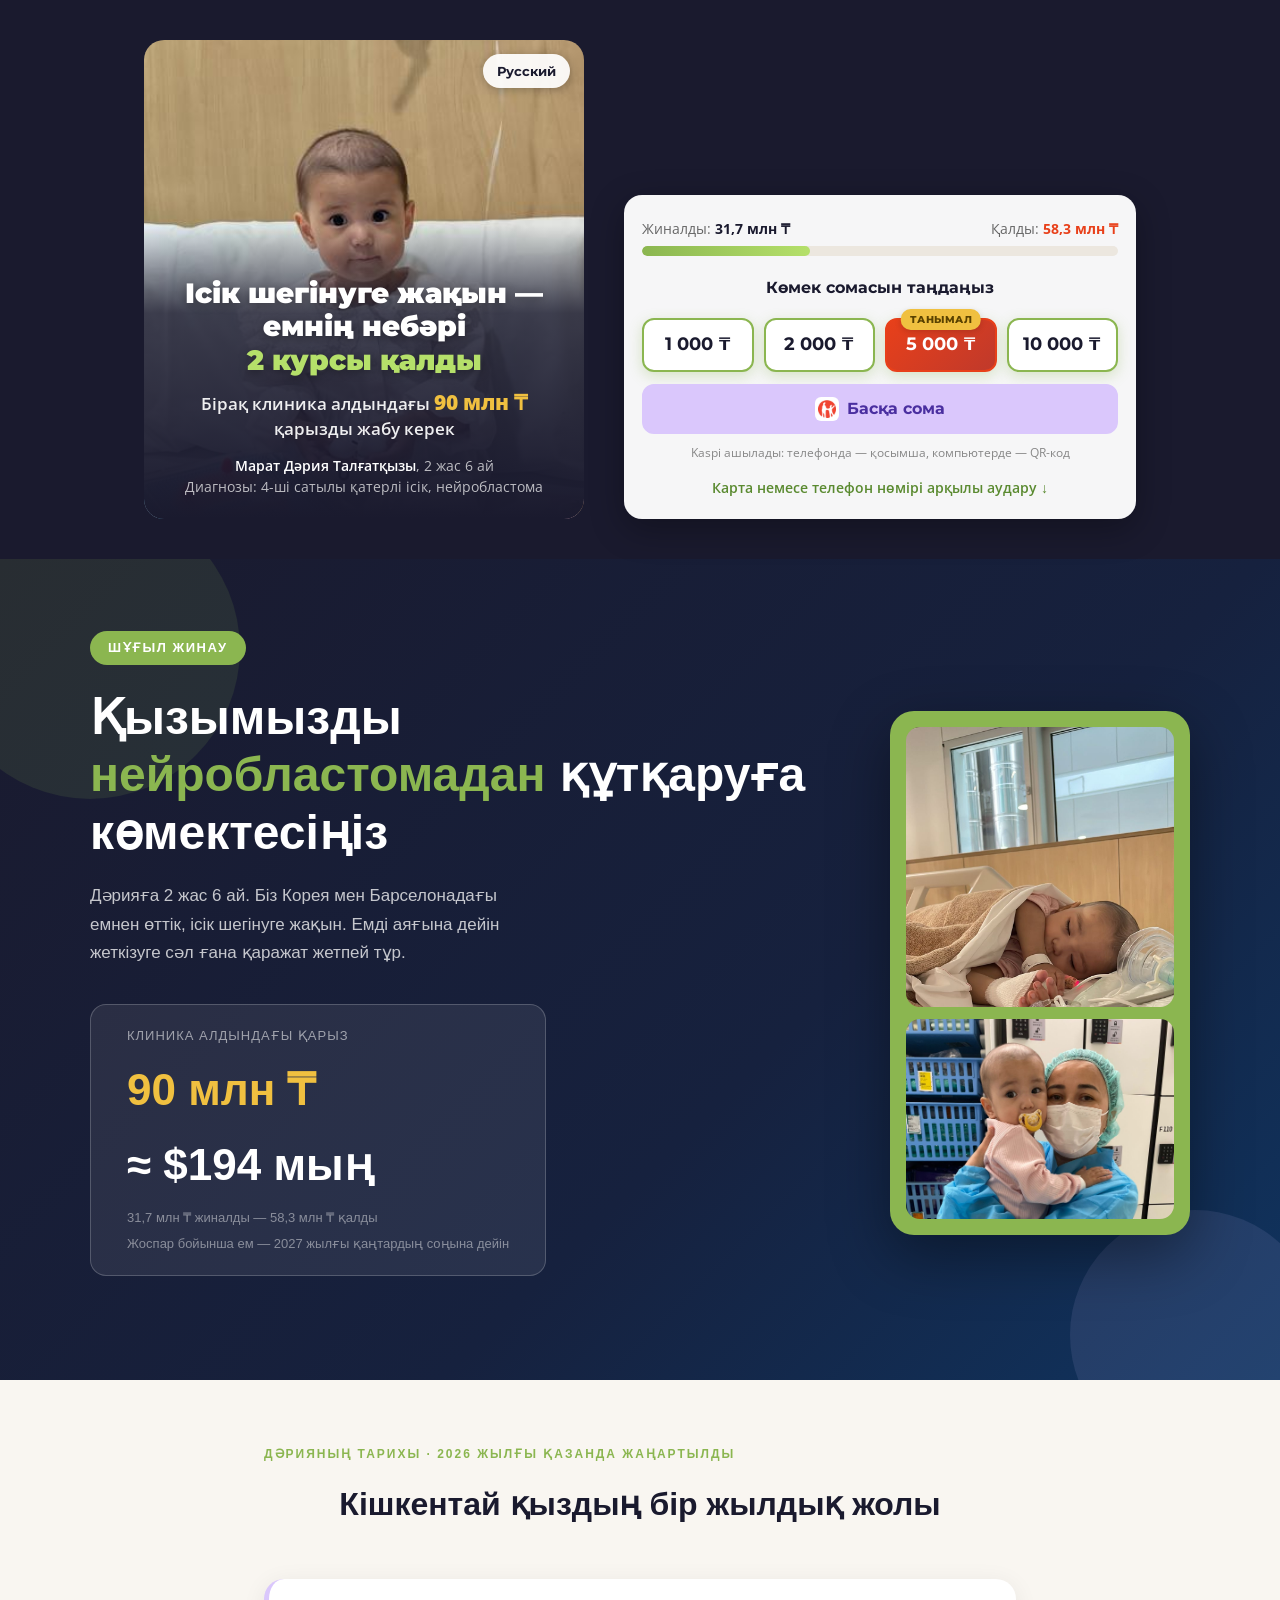
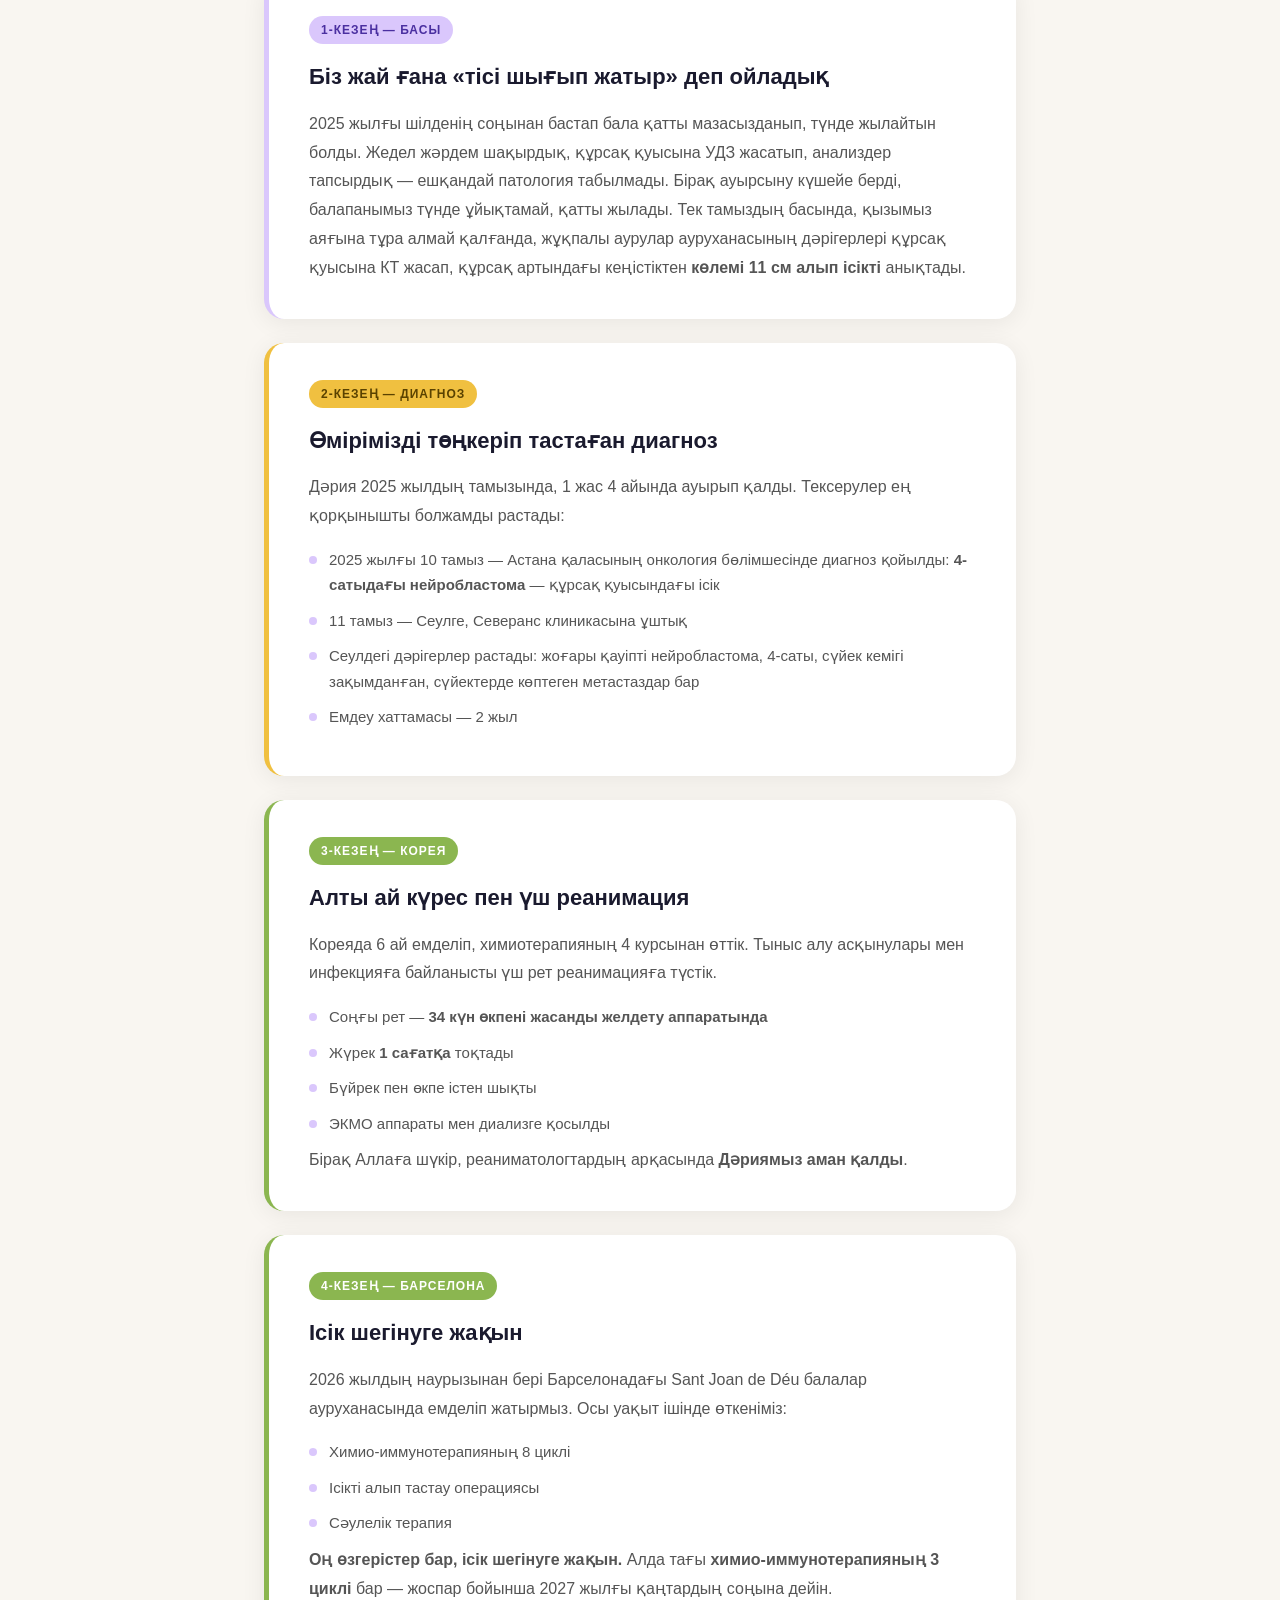
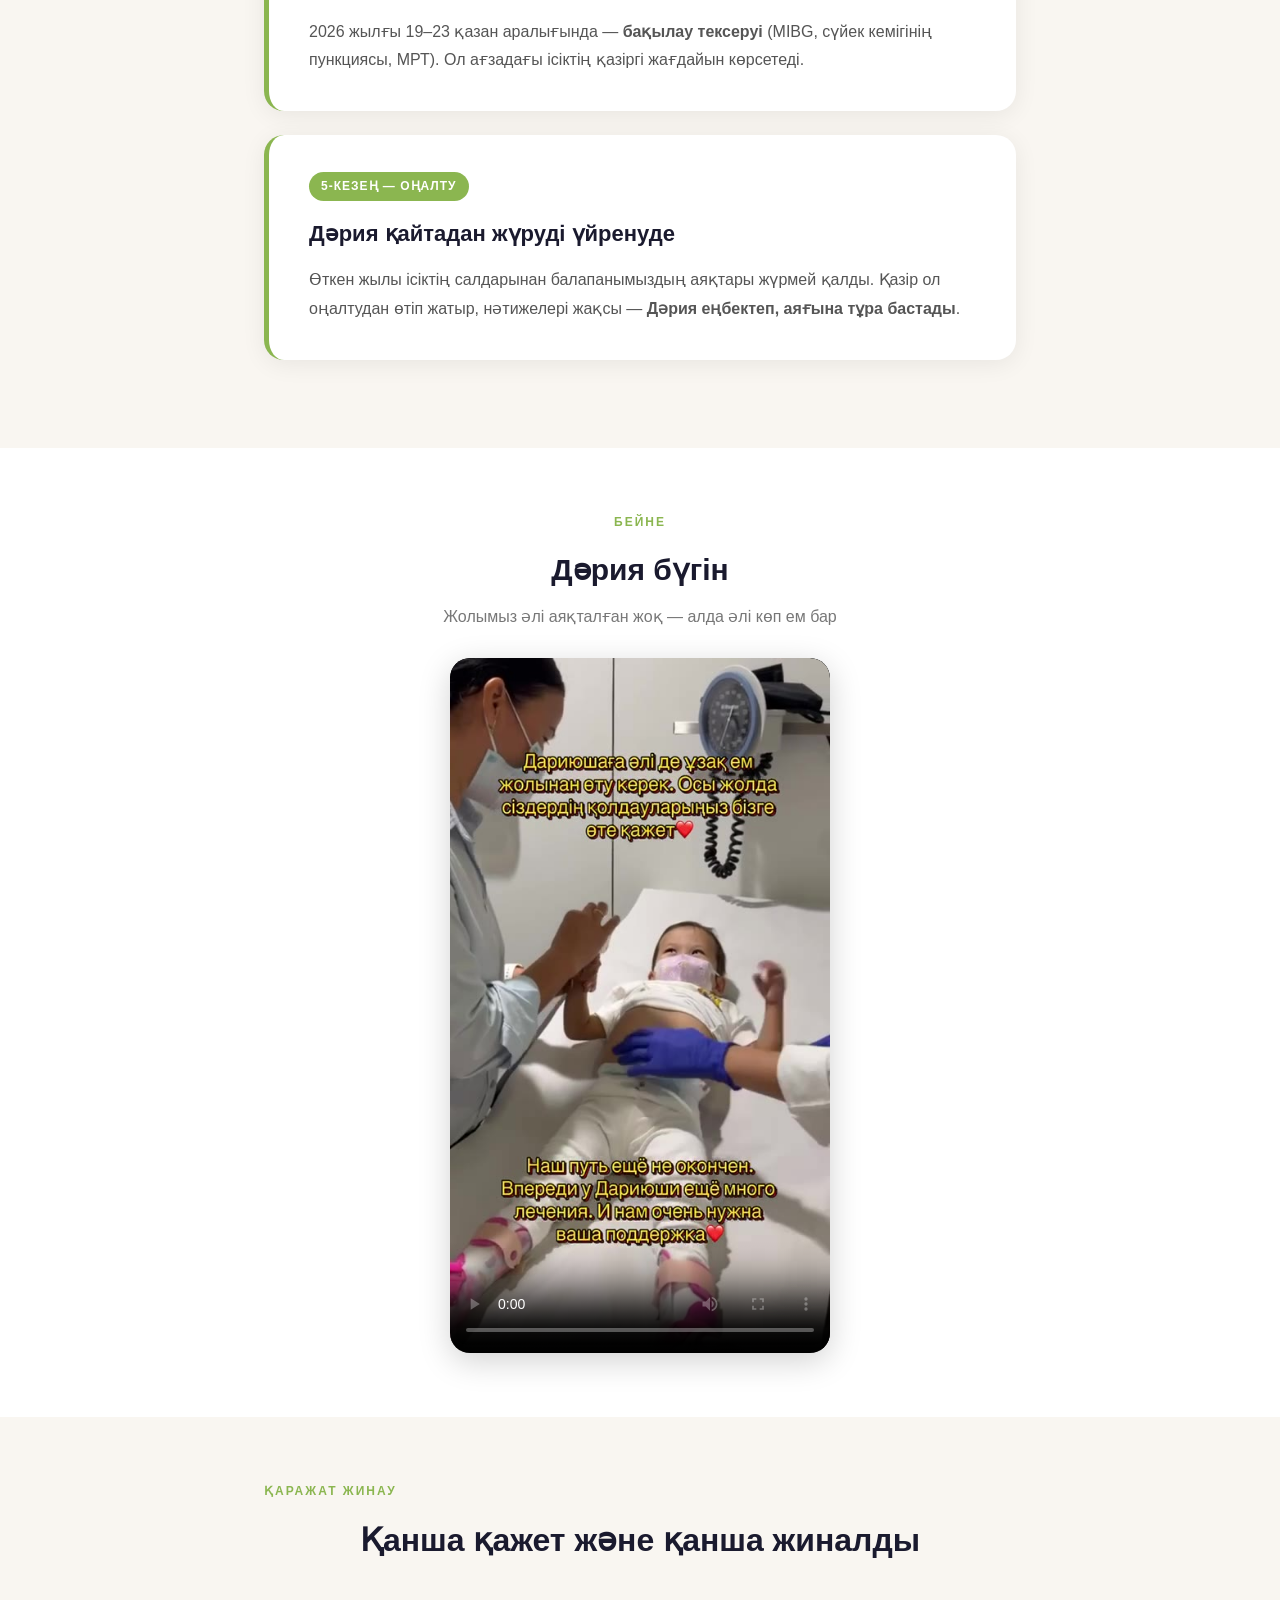
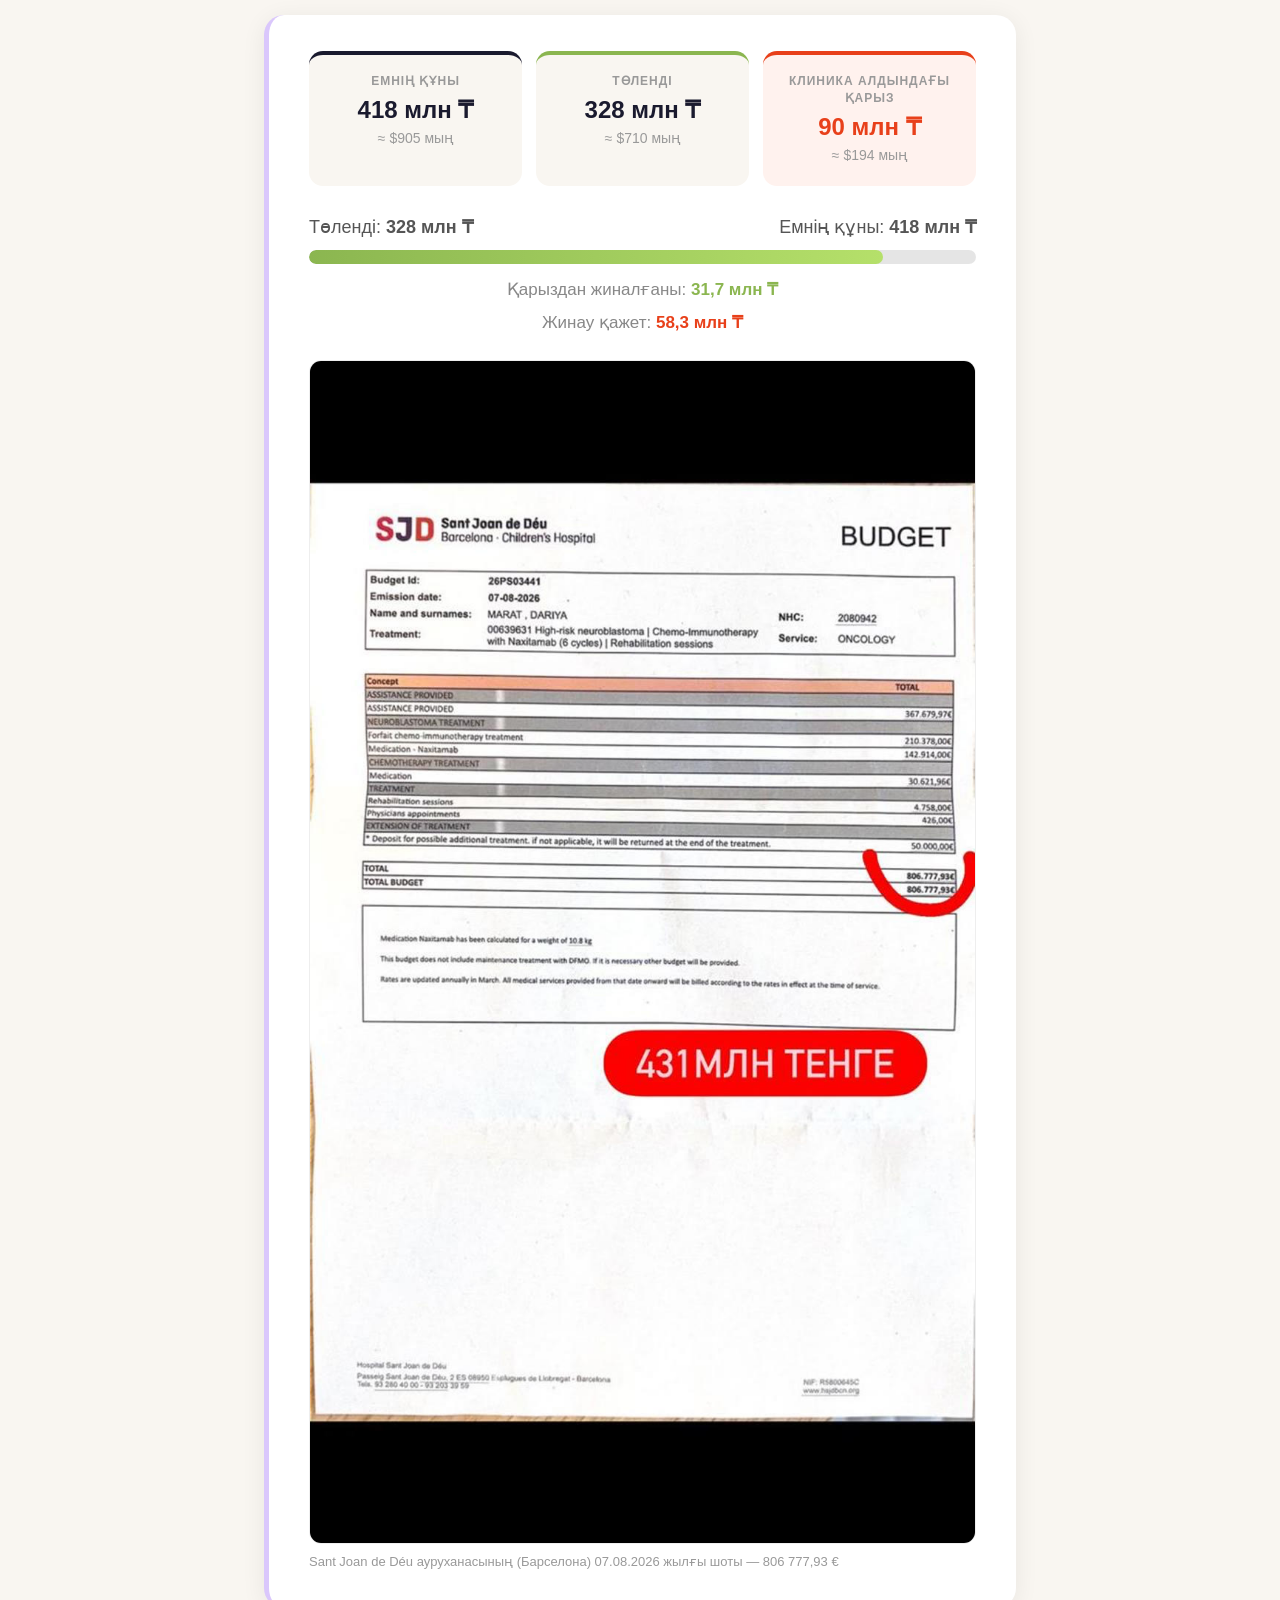
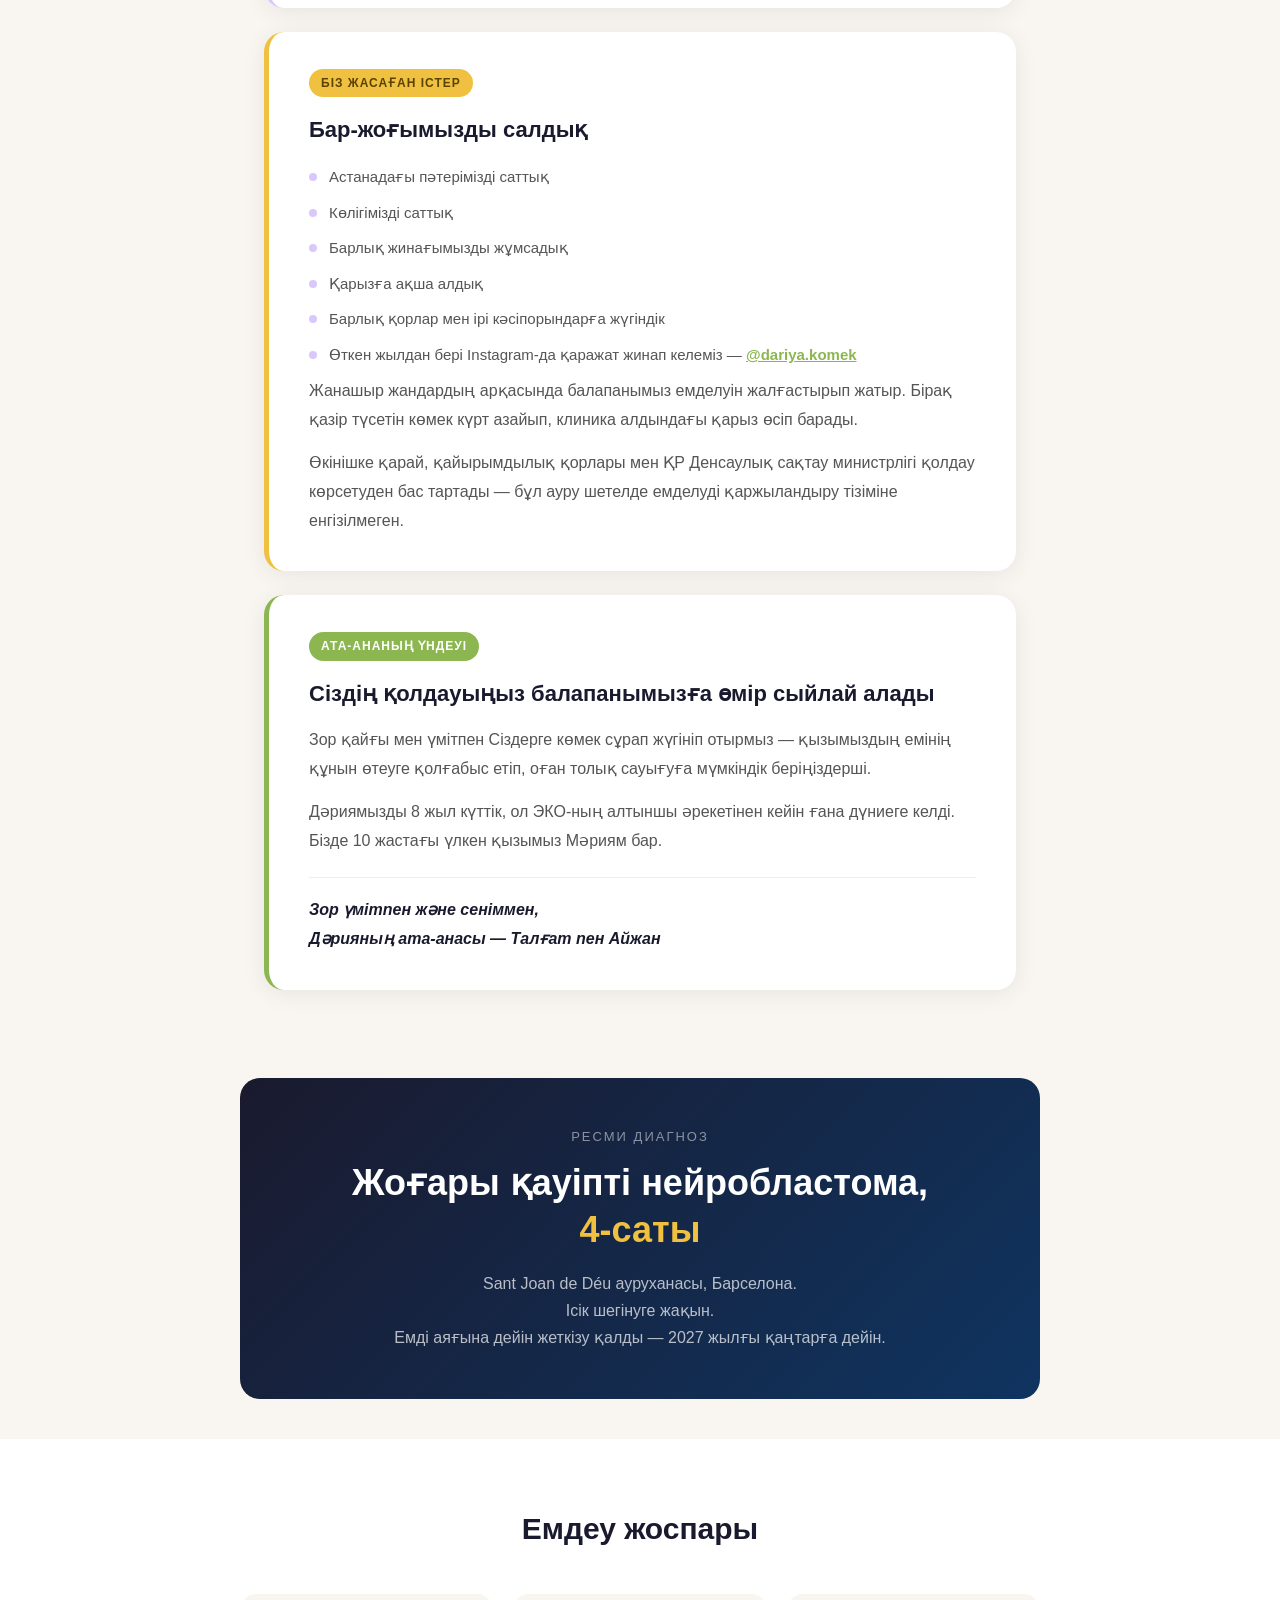
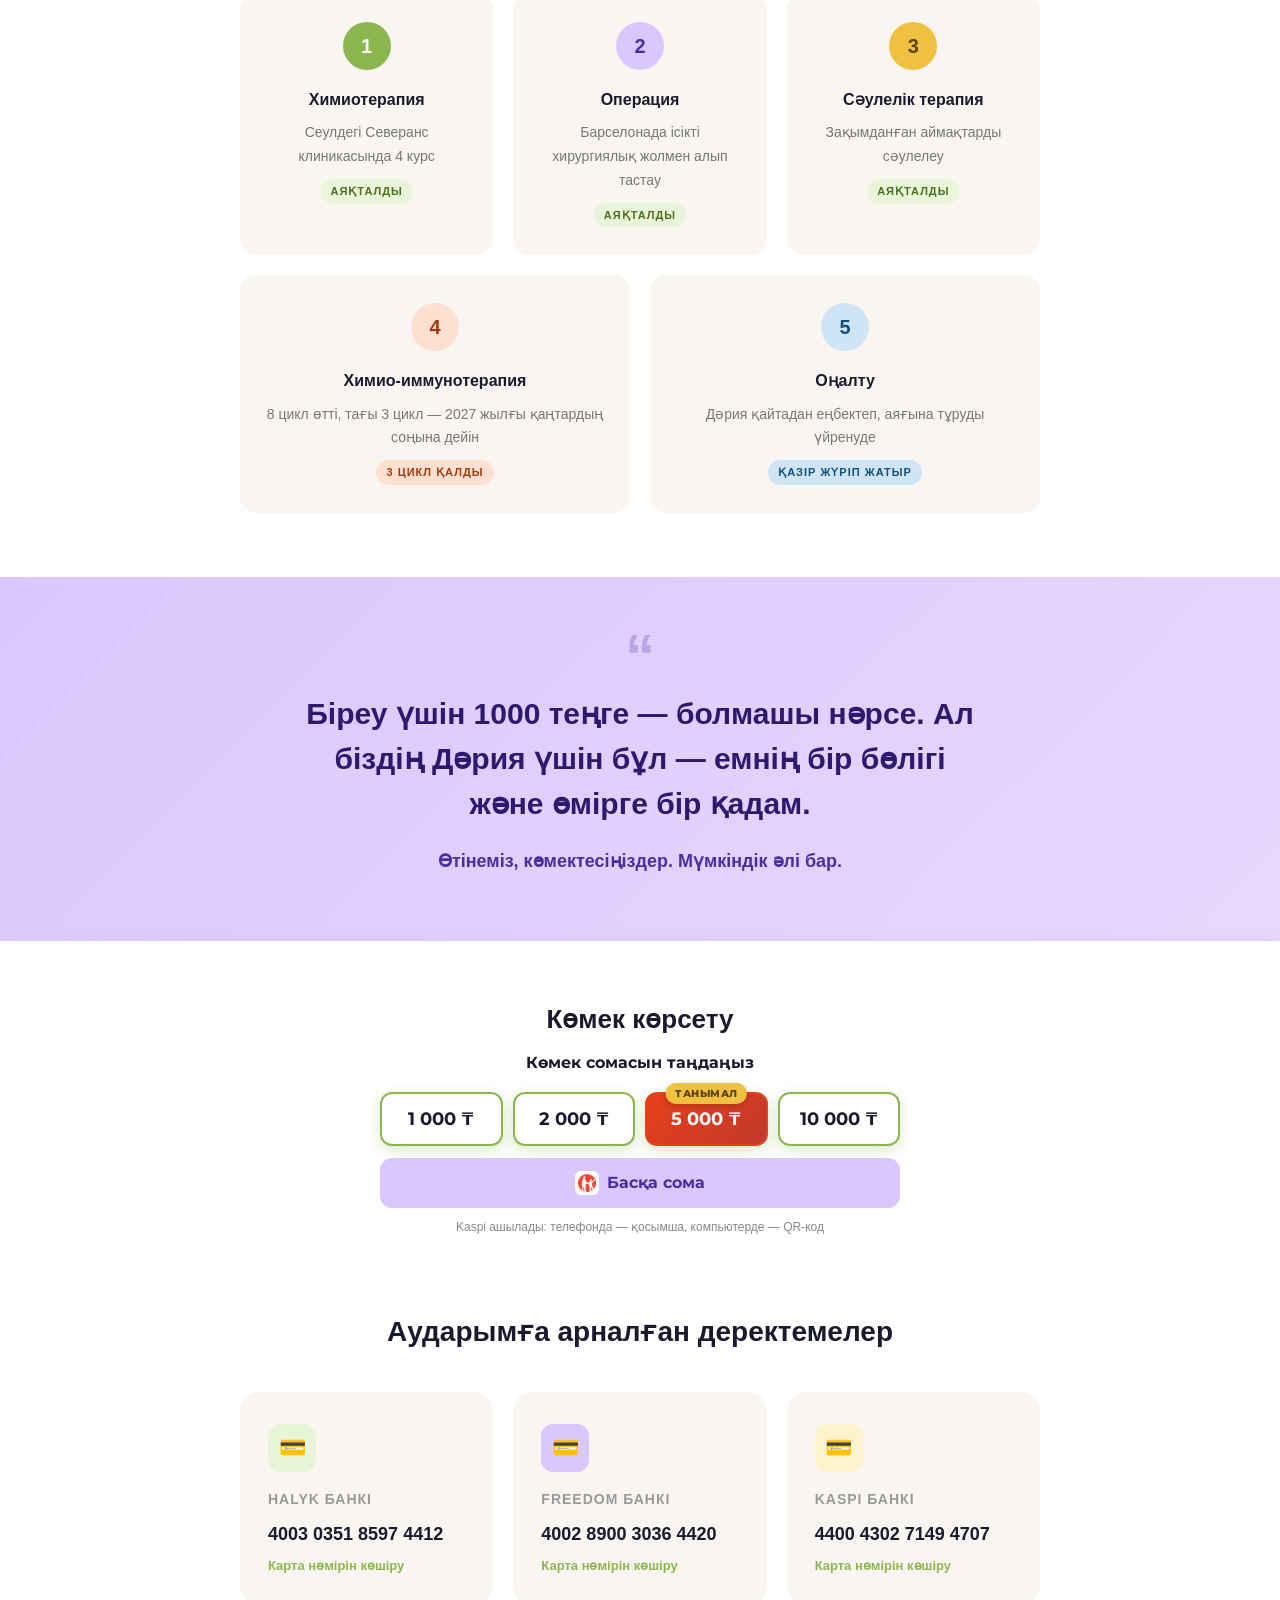
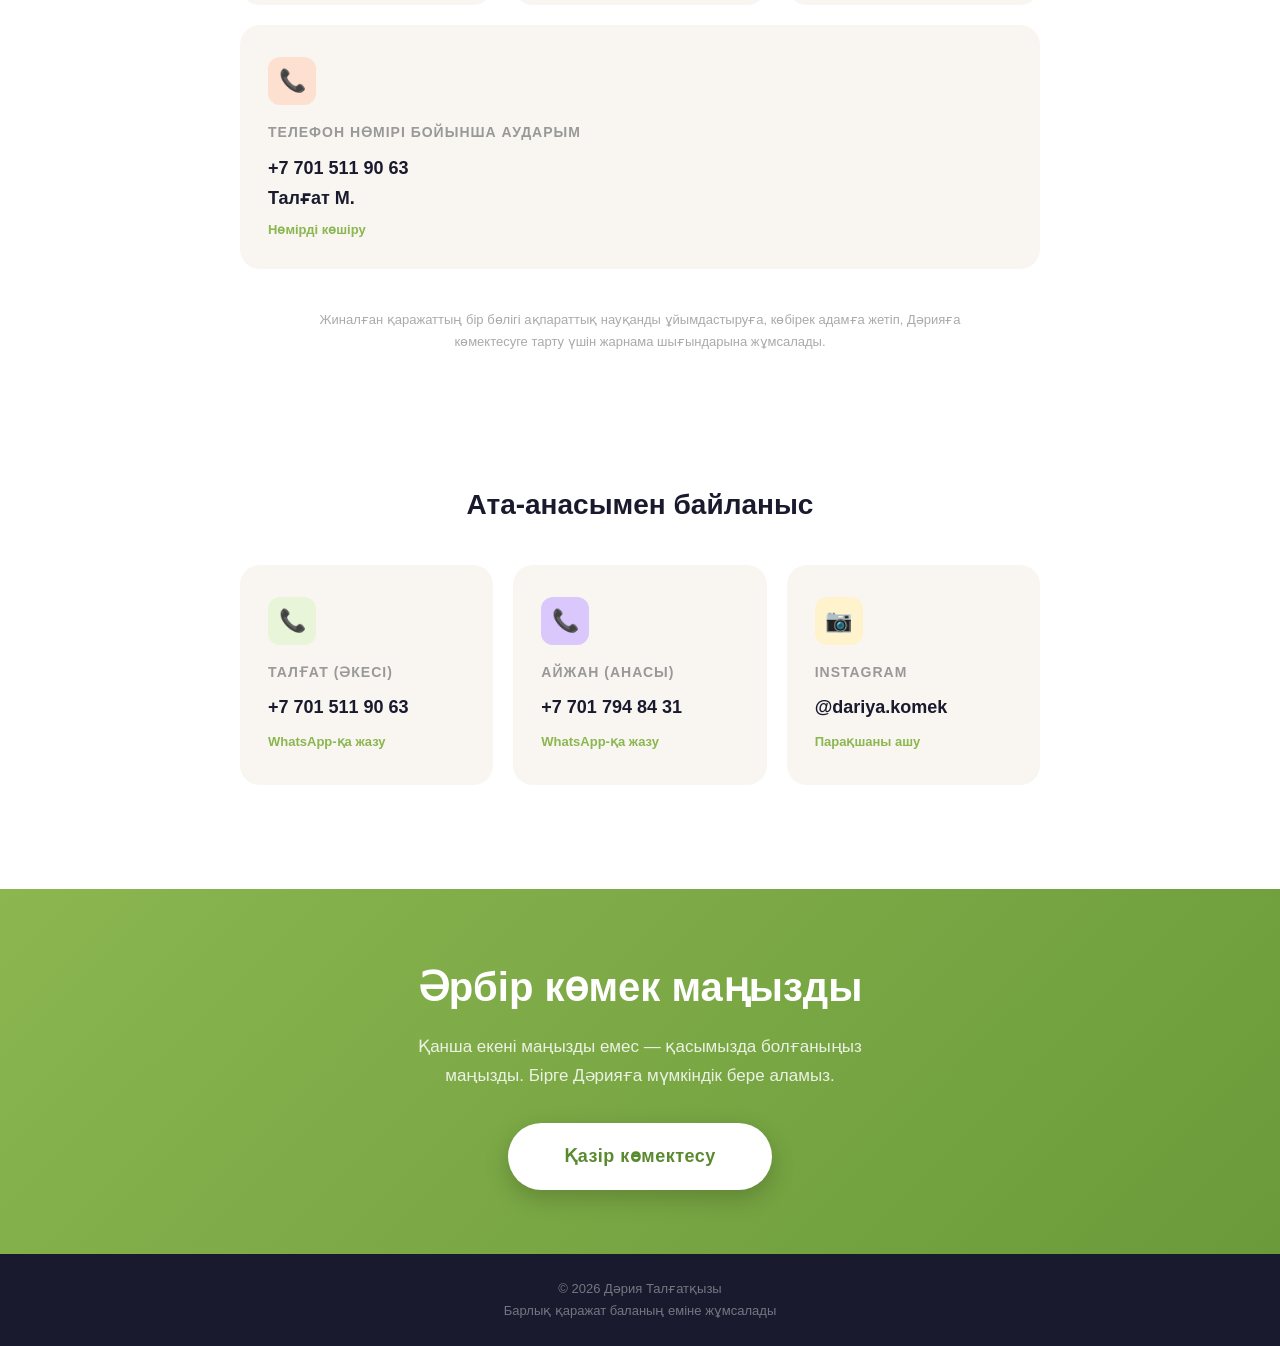
==== commit 3fd47822: "Собрано 31,7 млн ₸" ====
--- a/kz/index.html
+++ b/kz/index.html
@@ -14,7 +14,7 @@
   <meta property="og:type" content="website" />
   <meta property="og:url" content="https://dariya-komek.github.io/site/kz/" />
   <meta property="og:title" content="Дәрияны құтқаруға көмектесіңіз — 4-сатыдағы нейробластома" />
-  <meta property="og:description" content="Дәрияға 2 жас 6 ай. Ісік шегінуге жақын — емнің небәрі 2 курсы қалды. 68,4 млн ₸ жетпей тұр." />
+  <meta property="og:description" content="Дәрияға 2 жас 6 ай. Ісік шегінуге жақын — емнің небәрі 2 курсы қалды. 58,3 млн ₸ жетпей тұр." />
   <meta property="og:image" content="https://dariya-komek.github.io/site/img/img1.jpeg" />
   <meta property="og:locale" content="kk_KZ" />
   <meta name="twitter:card" content="summary_large_image" />
@@ -55,10 +55,10 @@
       <div class="panel">
         <div class="raise">
           <div class="raise-labels">
-            <span>Жиналды: <strong>21,6 млн ₸</strong></span>
-            <span>Қалды: <strong class="left">68,4 млн ₸</strong></span>
+            <span>Жиналды: <strong>31,7 млн ₸</strong></span>
+            <span>Қалды: <strong class="left">58,3 млн ₸</strong></span>
           </div>
-          <div class="progress-bar"><div class="progress-fill" data-value="21.567" data-total="90"></div></div>
+          <div class="progress-bar"><div class="progress-fill" data-value="31.7" data-total="90"></div></div>
         </div>
         <div class="donate-title">Көмек сомасын таңдаңыз</div>
         <div class="donate-amounts">
@@ -89,7 +89,7 @@
       <div class="urgency-box">
         <div class="urgency-label">Клиника алдындағы қарыз</div>
         <div class="urgency-amount"><span>90 млн ₸</span><br> ≈ $194 мың</div>
-        <div class="urgency-date">21,6 млн ₸ жиналды — 68,4 млн ₸ қалды</div>
+        <div class="urgency-date">31,7 млн ₸ жиналды — 58,3 млн ₸ қалды</div>
         <div class="urgency-date">Жоспар бойынша ем — 2027 жылғы қаңтардың соңына дейін</div>
       </div>
     </div>
@@ -201,7 +201,7 @@
       </div>
     </div>
 
-    <div class="progress-wrap" style="max-width:100%;margin:0;padding:0;" data-collected="328" data-goal="418" data-raised="21.567">
+    <div class="progress-wrap" style="max-width:100%;margin:0;padding:0;" data-collected="328" data-goal="418" data-raised="31.7">
       <div class="progress-labels" style="color:#555;font-size:18px;">
         <span>Төленді: <strong id="prog-collected"></strong></span>
         <span>Емнің құны: <strong id="prog-goal"></strong></span>
@@ -209,7 +209,7 @@
       <div class="progress-bar" style="background:rgba(0,0,0,0.1);height:14px;">
         <div class="progress-fill" id="prog-fill" style="width:0%;"></div>
       </div>
-      <div style="text-align:center;margin-top:12px;font-size:17px;color:#888;">Қарыздан жиналғаны: <strong style="color:#8bb650;">21,6 млн ₸</strong></div>
+      <div style="text-align:center;margin-top:12px;font-size:17px;color:#888;">Қарыздан жиналғаны: <strong style="color:#8bb650;">31,7 млн ₸</strong></div>
       <div style="text-align:center;margin-top:4px;font-size:17px;color:#888;">Жинау қажет: <strong id="prog-remaining" style="color:#e8401a;"></strong></div>
     </div>
 
